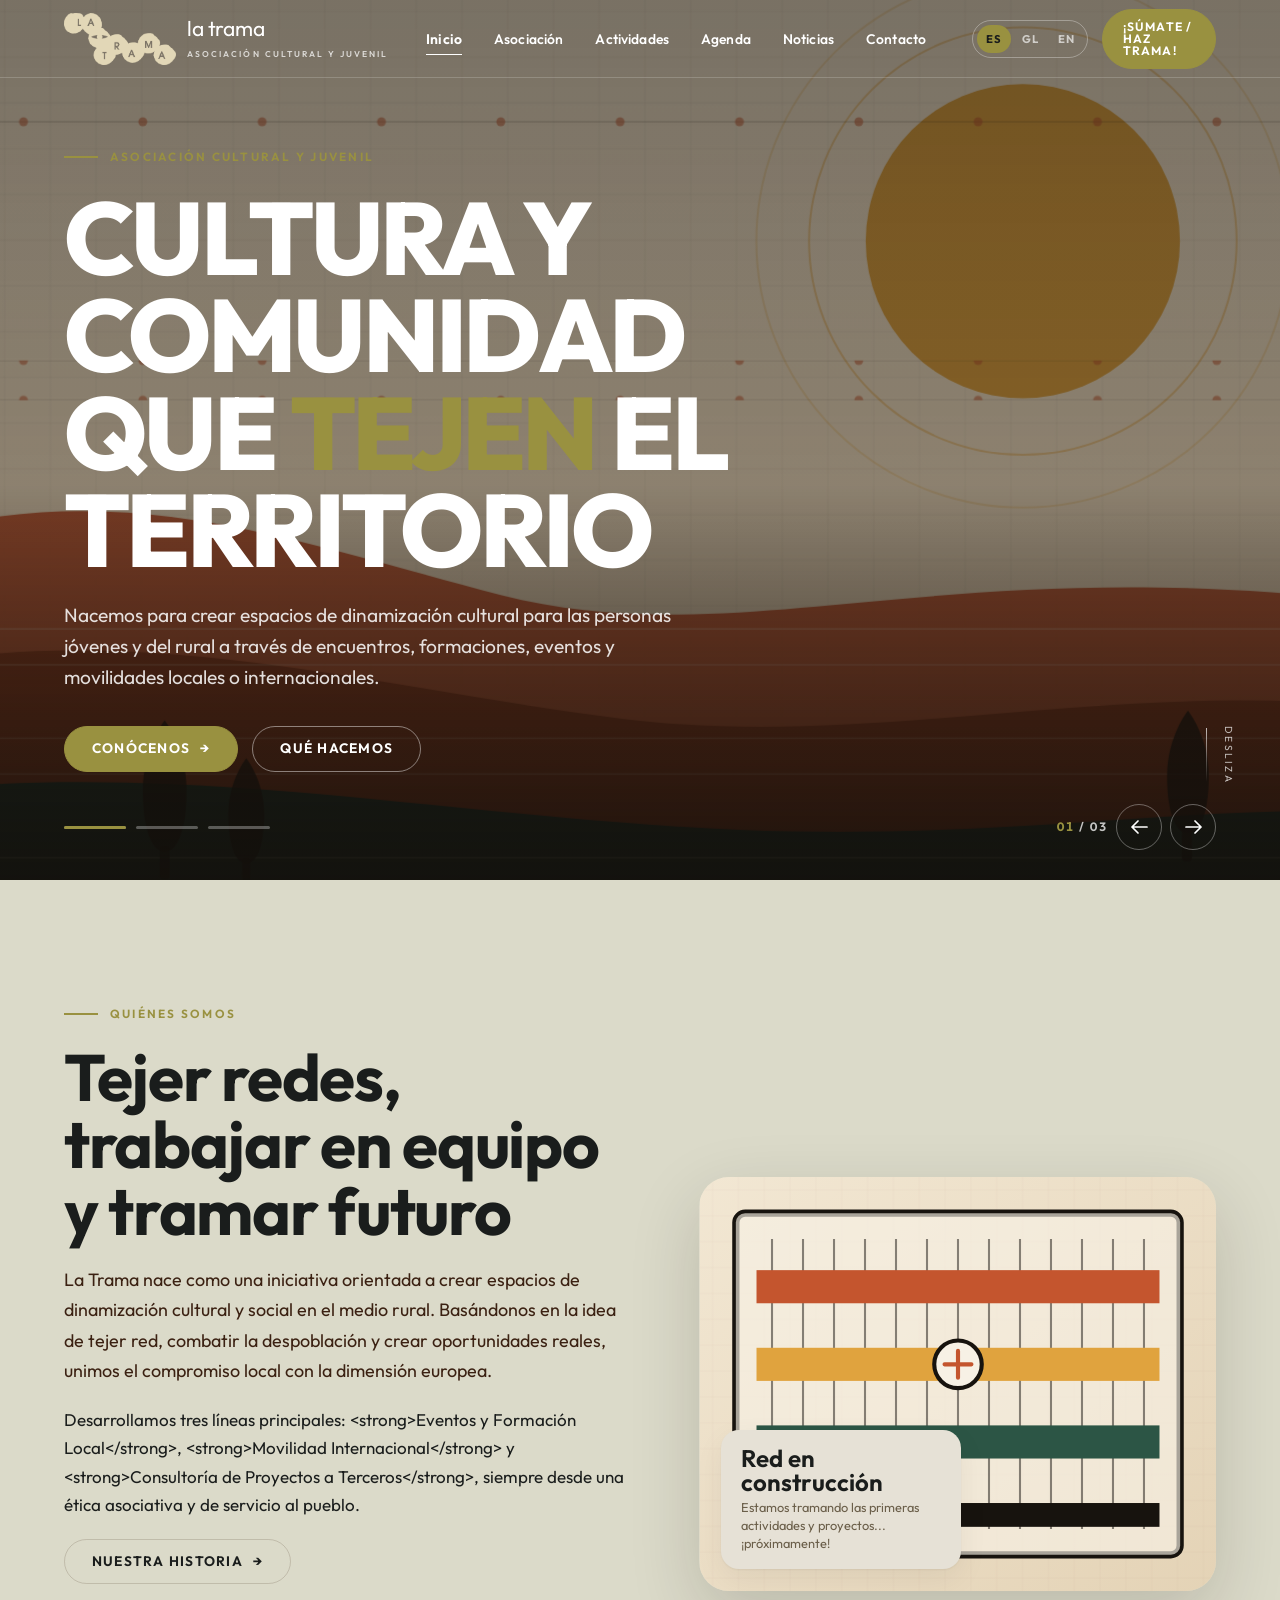
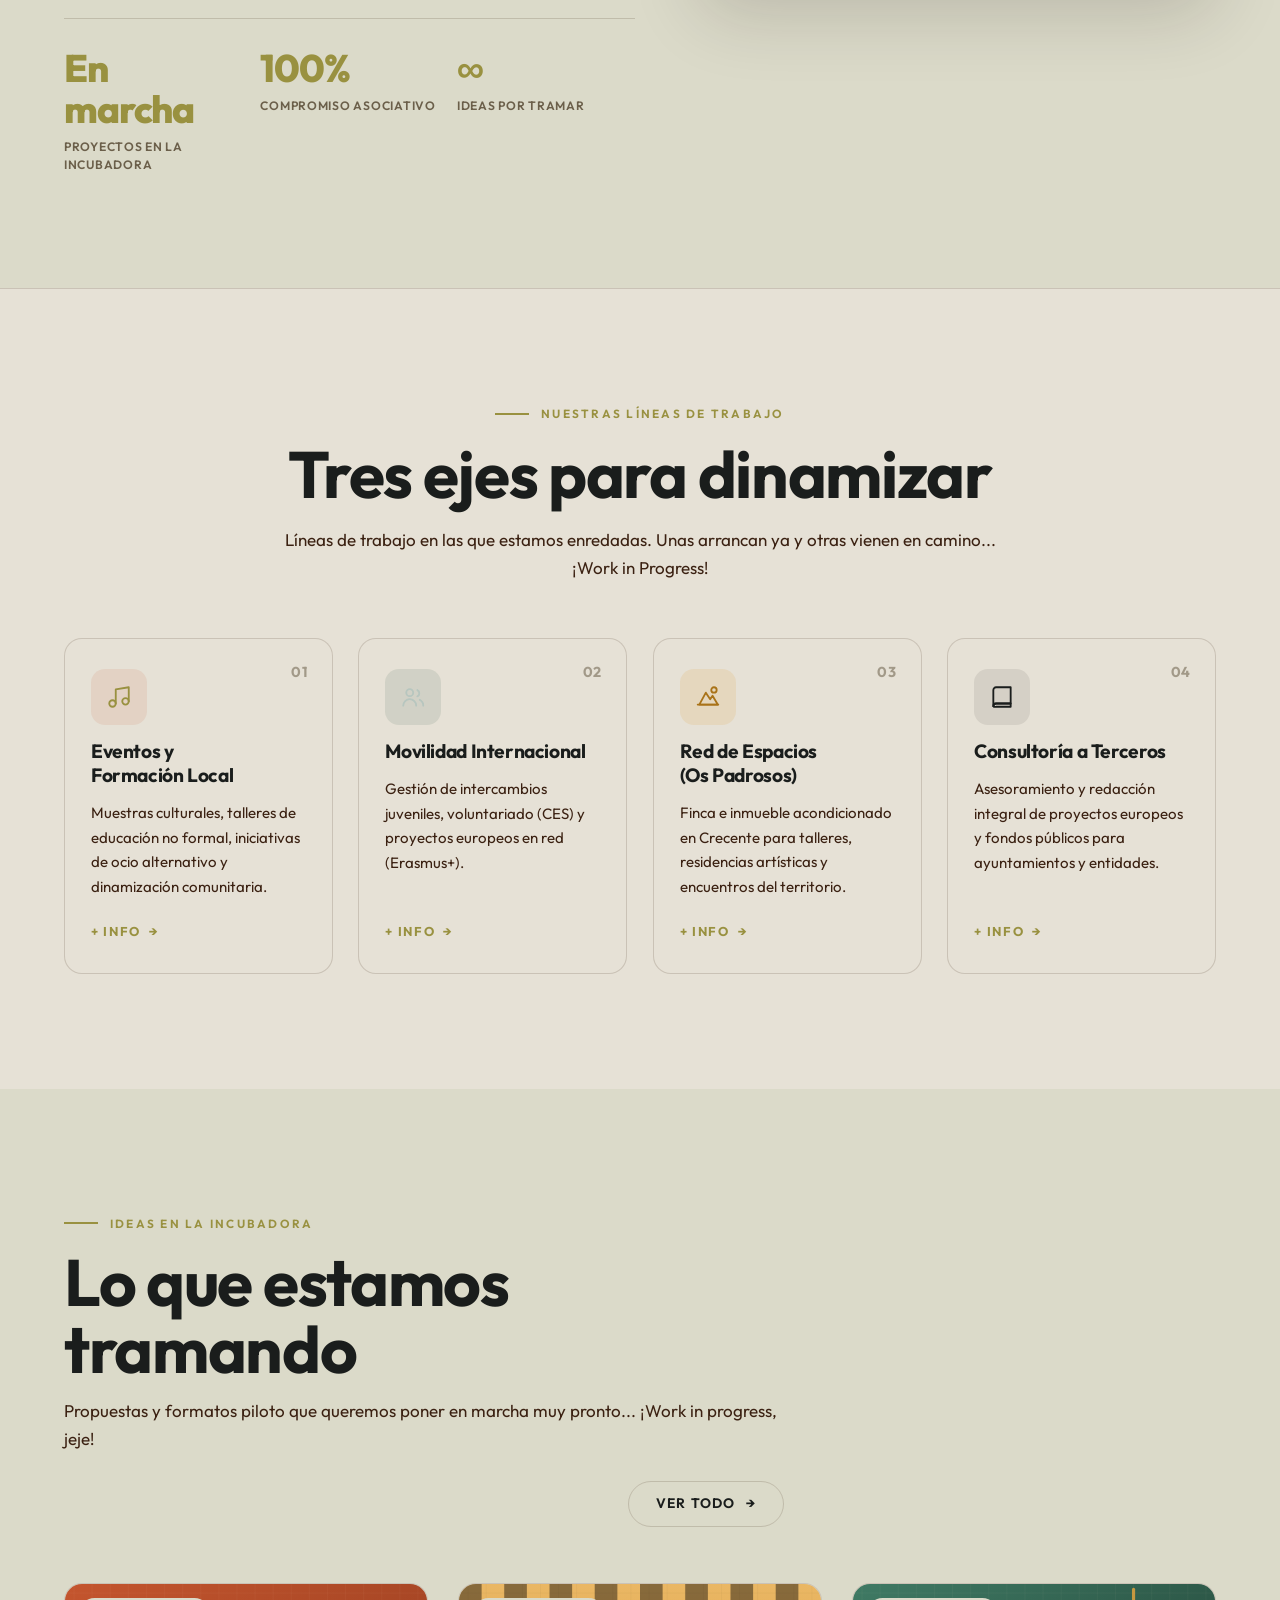
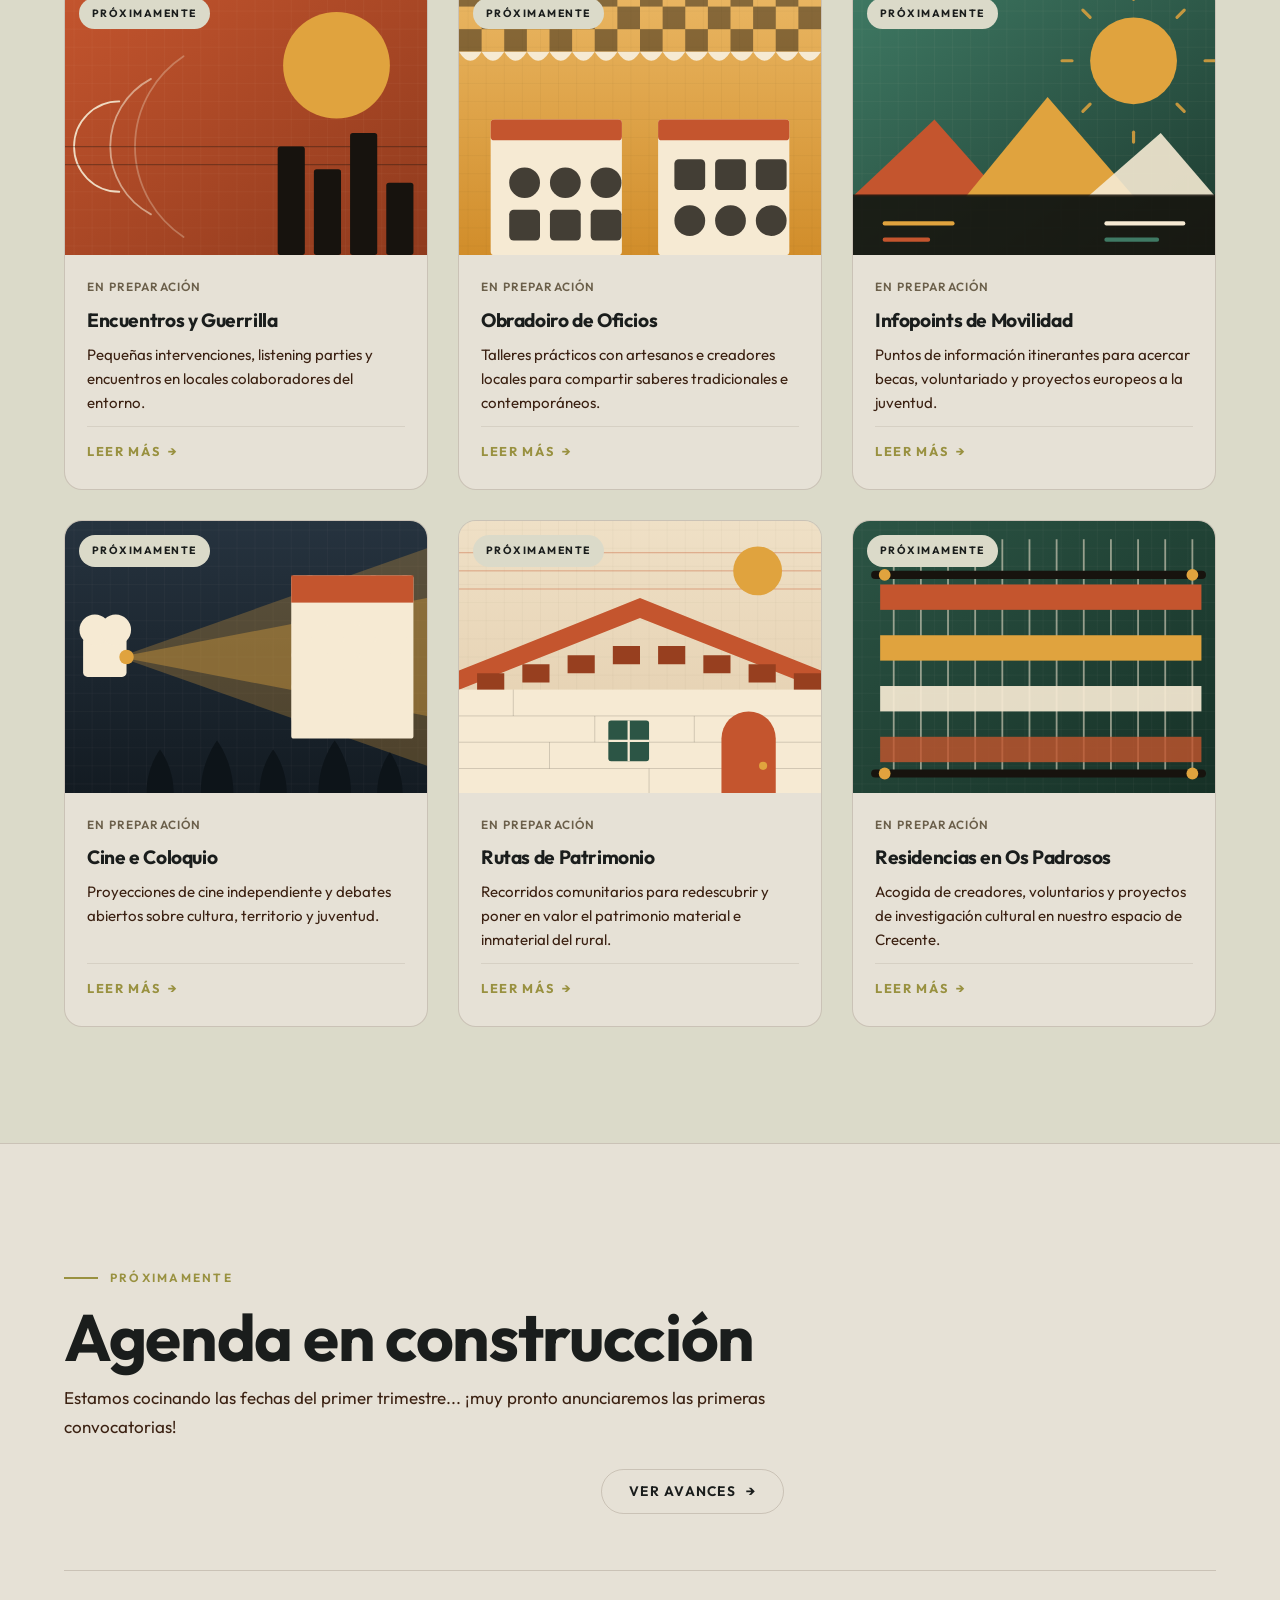
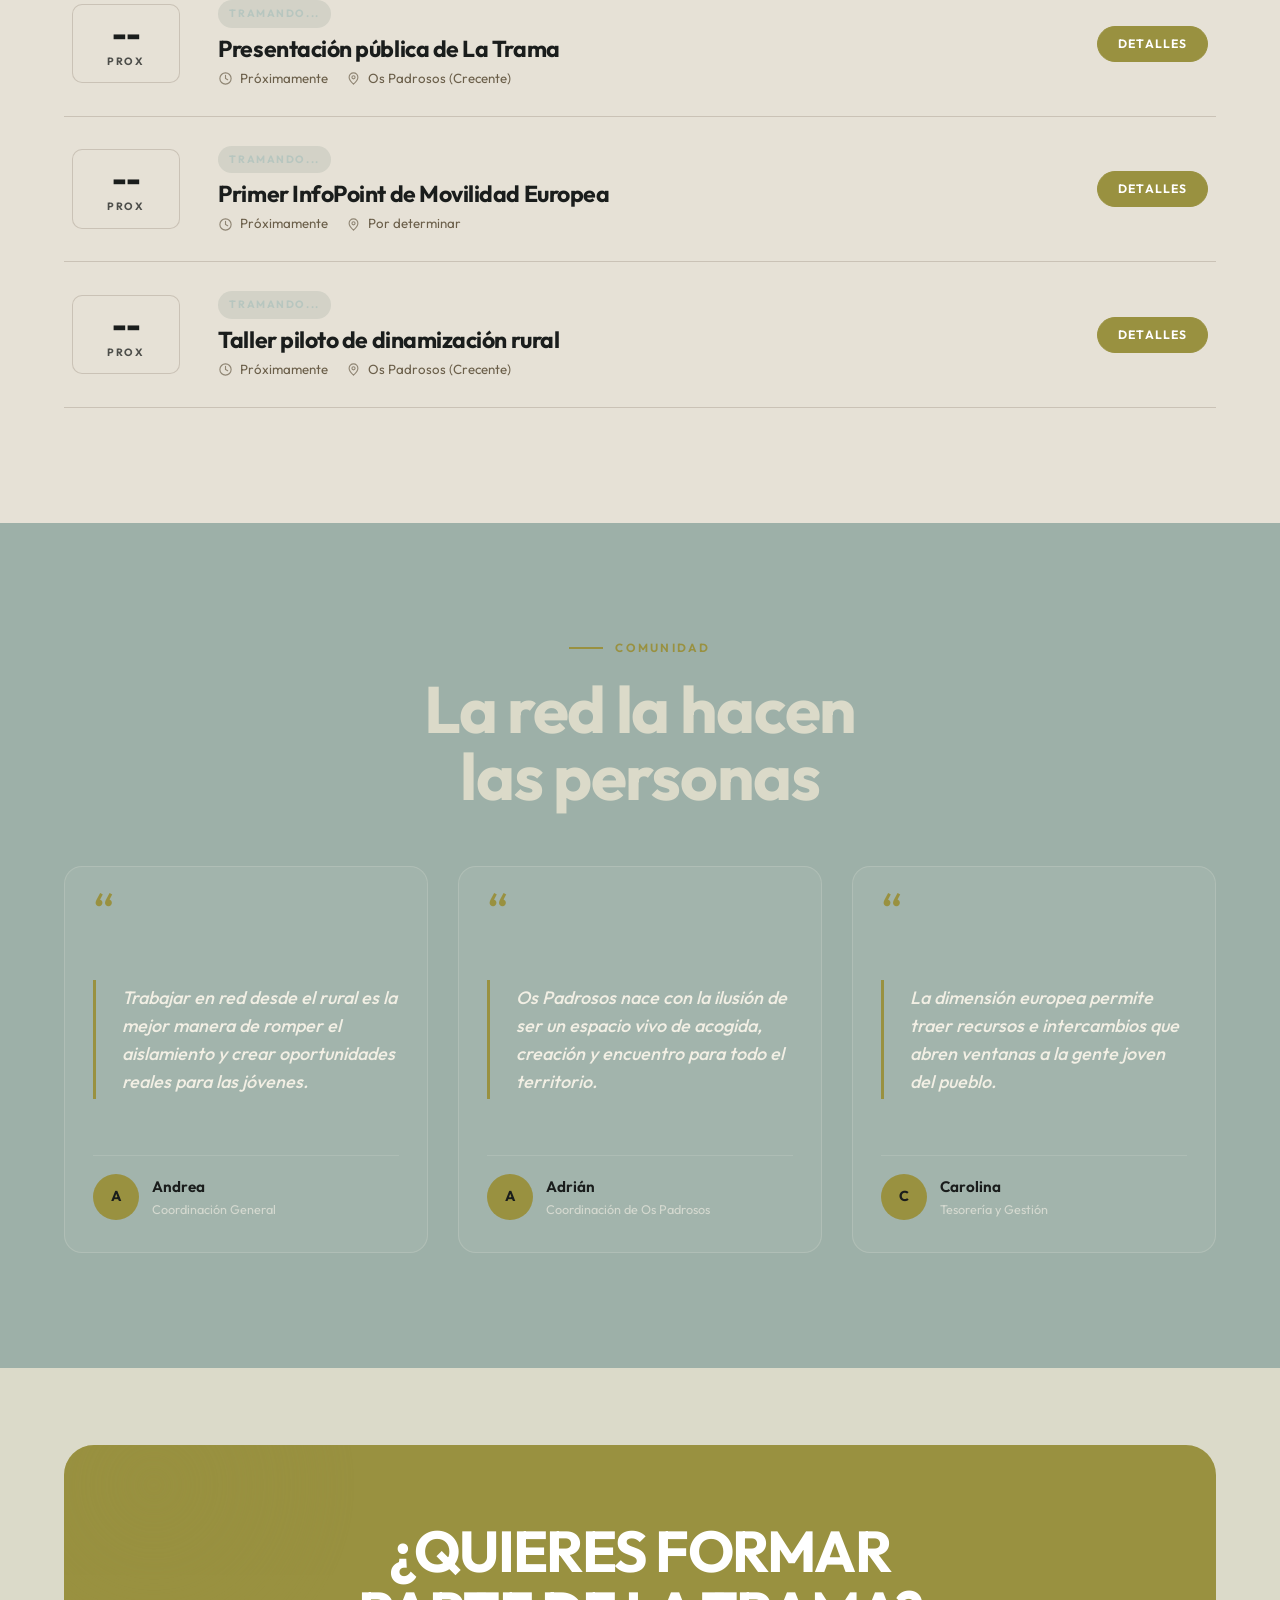
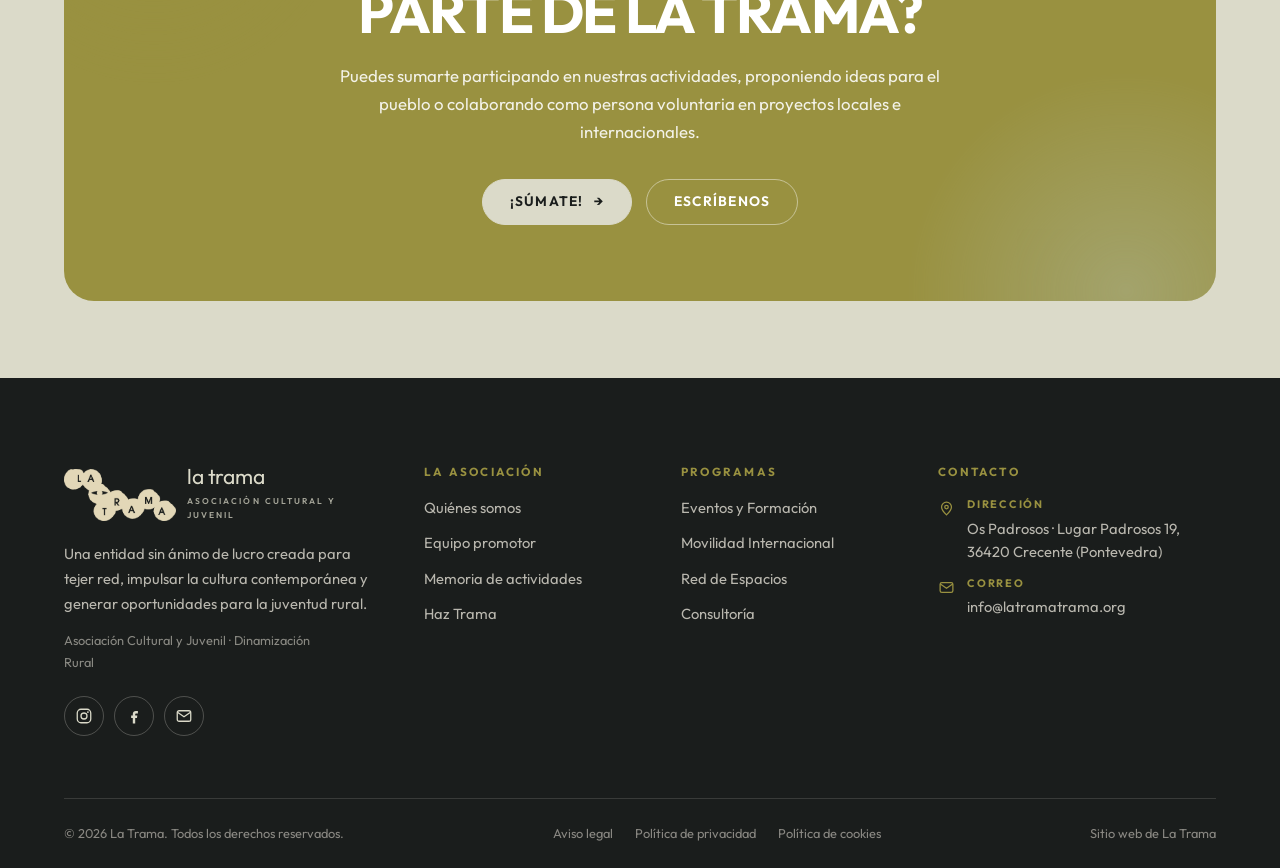
==== index.html @ 46d0e1a6 "Favicon: logo La Trama" ====
<!DOCTYPE html>
<html lang="es">
<head>
  <link rel="icon" href="assets/img/favicon.png" type="image/png">
  <link rel="shortcut icon" href="assets/img/favicon.png">
<meta charset="utf-8">
<meta name="viewport" content="width=device-width, initial-scale=1">
<title data-i18n-title="meta.title">La Trama · Asociación Cultural y Juvenil y Espacio de Dinamización Rural</title>
<meta name="description" content="La Trama es una asociación cultural y juvenil y espacio de dinamización rural: cultura, juventud, formación y patrimonio en el territorio." data-i18n-content="meta.desc">
<meta name="theme-color" content="#1d3a2f">
<meta property="og:type" content="website">
<meta property="og:title" content="La Trama · Tejiendo comunidad desde el rural">
<meta property="og:description" content="Asociación Cultural y Juvenil y Espacio de Dinamización Rural. Cultura, juventud, formación y patrimonio.">
<link rel="icon" href="data:image/svg+xml,%3Csvg xmlns='http://www.w3.org/2000/svg' viewBox='0 0 48 48'%3E%3Crect width='48' height='48' rx='12' fill='%23c4552e'/%3E%3Cg stroke='%23f7f2e8' stroke-width='3.4' stroke-linecap='round'%3E%3Cpath d='M14 9v30'/%3E%3Cpath d='M24 9v30'/%3E%3Cpath d='M34 9v30'/%3E%3C/g%3E%3Cg stroke='%23e0a33e' stroke-width='3.4' stroke-linecap='round'%3E%3Cpath d='M9 16h30'/%3E%3Cpath d='M9 32h30'/%3E%3Cpath d='M9 24h30'/%3E%3C/g%3E%3C/svg%3E">
<link rel="stylesheet" href="assets/css/style.css">
</head>
<body>

<a class="skip-link" href="#main" data-i18n="common.skip">Saltar al contenido</a>

<!-- ===================================================== Cabecera ===== -->
<header class="site-header">
  <div class="header-inner">
    <a class="brand" href="index.html" aria-label="La Trama">
      <img class="brand__logo" src="assets/img/logo-latrama.png" alt="La Trama" width="112" height="52" loading="eager">
      <span>
        <span class="brand__name" data-i18n="brand.name">La Trama</span>
        <span class="brand__sub" data-i18n="brand.sub">Dinamización Rural</span>
      </span>
    </a>

    <nav class="nav" aria-label="Principal">
      <a class="nav__link" href="index.html" aria-current="page" data-i18n="nav.home">Inicio</a>
      <a class="nav__link" href="asociacion.html" data-i18n="nav.assoc">Asociación</a>
      <a class="nav__link" href="actividades.html" data-i18n="nav.prog">Actividades</a>
      <a class="nav__link" href="agenda.html" data-i18n="nav.agenda">Agenda</a>
      <a class="nav__link" href="noticias.html" data-i18n="nav.news">Noticias</a>
      <a class="nav__link" href="contacto.html" data-i18n="nav.contact">Contacto</a>
    </nav>

    <div class="header-actions">
      <div class="lang" role="group" aria-label="Idioma">
        <button class="lang__btn" type="button" data-lang-btn="es" aria-pressed="true">ES</button>
        <button class="lang__btn" type="button" data-lang-btn="gl" aria-pressed="false">GL</button>
        <button class="lang__btn" type="button" data-lang-btn="en" aria-pressed="false">EN</button>
      </div>
      <a class="btn btn--sm" href="contacto.html" data-i18n="nav.cta">Hazte socio/a</a>
      <button class="burger" type="button" aria-label="Menú" aria-controls="mobile-menu" aria-expanded="false" data-i18n-aria="nav.menu">
        <span></span><span></span><span></span>
      </button>
    </div>
  </div>
</header>

<div class="mobile-menu" id="mobile-menu" aria-hidden="true">
  <a class="mobile-menu__link" href="index.html" style="--i:0"><span data-i18n="nav.home">Inicio</span><span class="n" data-i18n="nav.num01">01</span></a>
  <a class="mobile-menu__link" href="asociacion.html" style="--i:1"><span data-i18n="nav.assoc">Asociación</span><span class="n" data-i18n="nav.num02">02</span></a>
  <a class="mobile-menu__link" href="actividades.html" style="--i:2"><span data-i18n="nav.prog">Actividades</span><span class="n" data-i18n="nav.num03">03</span></a>
  <a class="mobile-menu__link" href="agenda.html" style="--i:3"><span data-i18n="nav.agenda">Agenda</span><span class="n" data-i18n="nav.num04">04</span></a>
  <a class="mobile-menu__link" href="noticias.html" style="--i:4"><span data-i18n="nav.news">Noticias</span><span class="n" data-i18n="nav.num05">05</span></a>
  <a class="mobile-menu__link" href="contacto.html" style="--i:5"><span data-i18n="nav.contact">Contacto</span><span class="n" data-i18n="nav.num06">06</span></a>
  <div class="mobile-menu__foot">
    <span data-i18n="nav.write">¿Hablamos? Escríbenos a info@latramatrama.org</span>
    <a class="btn btn--light btn--sm" href="contacto.html" data-i18n="nav.cta">Hazte socio/a</a>
  </div>
</div>

<main id="main">

  <!-- =================================================== Hero ========== -->
  <section class="hero" data-slider aria-roledescription="carrusel" aria-label="Destacados">
    <div class="hero__media">
      <div class="hero__slide is-active">
        <img src="assets/img/hero-1.svg" alt="" width="1600" height="1000" fetchpriority="high">
      </div>
      <div class="hero__slide">
        <img src="assets/img/hero-2.svg" alt="" width="1600" height="1000" loading="lazy">
      </div>
      <div class="hero__slide">
        <img src="assets/img/hero-3.svg" alt="" width="1600" height="1000" loading="lazy">
      </div>
    </div>

    <div class="hero__inner">
      <div class="hero__panels">

        <div class="hero__panel is-active">
          <span class="kicker kicker--light" data-i18n="home.hero.s1.kicker">Asociación Cultural y Juvenil</span>
          <h1 class="hero__title" data-i18n-html="home.hero.s1.title">Cultura que <em>teje</em> comunidad</h1>
          <p class="hero__sub" data-i18n="home.hero.s1.sub">Música, artes escénicas, exposiciones y patrimonio en el corazón del territorio.</p>
          <div class="hero__actions">
            <a class="btn" href="asociacion.html"><span data-i18n="home.hero.s1.cta">Conócenos</span><span class="btn__arrow" aria-hidden="true">→</span></a>
            <a class="btn btn--outline-light" href="actividades.html" data-i18n="home.hero.s1.cta2">Ver actividades</a>
          </div>
        </div>

        <div class="hero__panel">
          <span class="kicker kicker--light" data-i18n="home.hero.s2.kicker">Juventud rural en movimiento</span>
          <h2 class="hero__title" data-i18n-html="home.hero.s2.title">Un espacio para la <em>juventud</em> del territorio</h2>
          <p class="hero__sub" data-i18n="home.hero.s2.sub">Grupos, mentorías y proyectos liderados por y para la gente joven.</p>
          <div class="hero__actions">
            <a class="btn" href="actividades.html"><span data-i18n="home.hero.s2.cta">Qué hacemos</span><span class="btn__arrow" aria-hidden="true">→</span></a>
            <a class="btn btn--outline-light" href="agenda.html" data-i18n="home.hero.s2.cta2">Consulta la agenda</a>
          </div>
        </div>

        <div class="hero__panel">
          <span class="kicker kicker--light" data-i18n="home.hero.s3.kicker">Espacio de Dinamización Rural</span>
          <h2 class="hero__title" data-i18n-html="home.hero.s3.title">Dinamización que <em>despierta</em> el territorio</h2>
          <p class="hero__sub" data-i18n="home.hero.s3.sub">Recuperamos oficios, abrimos el espacio social y conectamos a quienes quieren vivir y crear fuera de la ciudad.</p>
          <div class="hero__actions">
            <a class="btn" href="contacto.html"><span data-i18n="home.hero.s3.cta">Únete a La Trama</span><span class="btn__arrow" aria-hidden="true">→</span></a>
            <a class="btn btn--outline-light" href="contacto.html" data-i18n="home.hero.s3.cta2">Habla con nosotros</a>
          </div>
        </div>

      </div>
    </div>

    <span class="hero__scroll" data-i18n="home.scroll">Desliza</span>

    <div class="hero__controls">
      <div class="hero__controls-inner">
        <div class="hero__dots" role="tablist" aria-label="Diapositivas">
          <button class="hero__dot" type="button" role="tab" aria-selected="true" aria-label="1"></button>
          <button class="hero__dot" type="button" role="tab" aria-selected="false" aria-label="2"></button>
          <button class="hero__dot" type="button" role="tab" aria-selected="false" aria-label="3"></button>
        </div>
        <div class="hero__nav">
          <span class="hero__counter" data-slider-counter><b>01</b> / 03</span>
          <button class="hero__arrow" type="button" data-slider-prev aria-label="Anterior">
            <svg width="17" height="14" viewBox="0 0 17 14" fill="none" aria-hidden="true"><path d="M7 1 1 7l6 6M1 7h15" stroke="currentColor" stroke-width="1.7" stroke-linecap="round" stroke-linejoin="round"/></svg>
          </button>
          <button class="hero__arrow" type="button" data-slider-next aria-label="Siguiente">
            <svg width="17" height="14" viewBox="0 0 17 14" fill="none" aria-hidden="true"><path d="M10 1l6 6-6 6M16 7H1" stroke="currentColor" stroke-width="1.7" stroke-linecap="round" stroke-linejoin="round"/></svg>
          </button>
        </div>
      </div>
    </div>
  </section>

  <!-- ================================================= Quiénes somos === -->
  <section class="section" id="quienes-somos">
    <div class="container">
      <div class="split">
        <div class="split__body" data-reveal="left">
          <span class="kicker" data-i18n="home.about.kicker">Quiénes somos</span>
          <h2 class="h1" data-i18n="home.about.title">Un espacio común, mil hilos por tejer</h2>
          <p class="lead" data-i18n="home.about.p1">La Trama nació en 2011 en el antiguo horno de la aldea.</p>
          <p data-i18n="home.about.p2">Trabajamos en cuatro líneas entrelazadas.</p>
          <a class="btn btn--ghost" href="asociacion.html"><span data-i18n="home.about.cta">Nuestra historia</span><span class="btn__arrow" aria-hidden="true">→</span></a>

          <div class="split__stats">
            <div>
              <span class="stat__num" data-i18n="home.about.stat1.num">150+</span>
              <span class="stat__label" data-i18n="home.about.stat1.label">Actividades al año</span>
            </div>
            <div>
              <span class="stat__num" data-i18n="home.about.stat2.num">320</span>
              <span class="stat__label" data-i18n="home.about.stat2.label">Socios y socias</span>
            </div>
            <div>
              <span class="stat__num" data-i18n="home.about.stat3.num">42</span>
              <span class="stat__label" data-i18n="home.about.stat3.label">Personas voluntarias</span>
            </div>
          </div>
        </div>

        <div class="split__media" data-reveal="right">
          <img src="assets/img/about.svg" alt="Telar con hilos de colores, símbolo de La Trama" width="1000" height="800" loading="lazy">
          <div class="media-badge">
            <b data-i18n="home.about.badge.b">Espacio abierto</b>
            <span data-i18n="home.about.badge.s">De martes a sábado la casa está en marcha.</span>
          </div>
        </div>
      </div>
    </div>
  </section>

  <!-- ====================================================== Áreas ====== -->
  <section class="section section--paper section--ruled" id="areas">
    <div class="container">
      <div class="section-head section-head--center" data-reveal>
        <span class="kicker kicker--center" data-i18n="home.areas.kicker">Nuestras líneas de trabajo</span>
        <h2 class="h1" data-i18n="home.areas.title">Cuatro tramas que se cruzan</h2>
        <p data-i18n="home.areas.lead">Nada de lo que hacemos funciona aislado.</p>
      </div>

      <div class="grid-4" data-reveal-group>
        <article class="area-card" data-reveal>
          <span class="area-card__num">01</span>
          <div class="area-card__icon">
            <svg width="26" height="26" viewBox="0 0 24 24" fill="none" stroke="currentColor" stroke-width="1.7" stroke-linecap="round" stroke-linejoin="round" aria-hidden="true">
              <path d="M9 18V5l12-2v13"/><circle cx="6" cy="18" r="3"/><circle cx="18" cy="16" r="3"/>
            </svg>
          </div>
          <h3 class="h4" data-i18n="home.areas.a1.title">Cultura</h3>
          <p data-i18n="home.areas.a1.text">Conciertos, artes escénicas y exposiciones.</p>
          <a class="link-arrow" href="actividades.html"><span data-i18n="common.info">+ info</span><span aria-hidden="true">→</span></a>
        </article>

        <article class="area-card" data-reveal>
          <span class="area-card__num">02</span>
          <div class="area-card__icon">
            <svg width="26" height="26" viewBox="0 0 24 24" fill="none" stroke="currentColor" stroke-width="1.7" stroke-linecap="round" stroke-linejoin="round" aria-hidden="true">
              <circle cx="9" cy="8" r="3.2"/><path d="M3 20c0-3.3 2.7-6 6-6s6 2.7 6 6"/><path d="M16 5.6a3.2 3.2 0 0 1 0 5.8"/><path d="M18.2 14.6c1.9.9 3.3 2.9 3.3 5.4"/>
            </svg>
          </div>
          <h3 class="h4" data-i18n="home.areas.a2.title">Juventud</h3>
          <p data-i18n="home.areas.a2.text">Grupos, mentorías y proyectos liderados por jóvenes.</p>
          <a class="link-arrow" href="actividades.html"><span data-i18n="common.info">+ info</span><span aria-hidden="true">→</span></a>
        </article>

        <article class="area-card" data-reveal>
          <span class="area-card__num">03</span>
          <div class="area-card__icon">
            <svg width="26" height="26" viewBox="0 0 24 24" fill="none" stroke="currentColor" stroke-width="1.7" stroke-linecap="round" stroke-linejoin="round" aria-hidden="true">
              <path d="M2.5 19h19"/><path d="M4 19 10 8l4 6 2.2-3.2L21 19z"/><circle cx="17.5" cy="5.5" r="2.5"/>
            </svg>
          </div>
          <h3 class="h4" data-i18n="home.areas.a3.title">Dinamización rural</h3>
          <p data-i18n="home.areas.a3.text">Patrimonio, comercio de proximidad y turismo responsable.</p>
          <a class="link-arrow" href="actividades.html"><span data-i18n="common.info">+ info</span><span aria-hidden="true">→</span></a>
        </article>

        <article class="area-card" data-reveal>
          <span class="area-card__num">04</span>
          <div class="area-card__icon">
            <svg width="26" height="26" viewBox="0 0 24 24" fill="none" stroke="currentColor" stroke-width="1.7" stroke-linecap="round" stroke-linejoin="round" aria-hidden="true">
              <path d="M4 5.5A2.5 2.5 0 0 1 6.5 3H20v15H6.5A2.5 2.5 0 0 0 4 20.5z"/><path d="M4 20.5A2.5 2.5 0 0 1 6.5 18H20v3H6.5A2.5 2.5 0 0 1 4 20.5z"/>
            </svg>
          </div>
          <h3 class="h4" data-i18n="home.areas.a4.title">Formación</h3>
          <p data-i18n="home.areas.a4.text">Oficios, alfabetización digital y cursos para el territorio.</p>
          <a class="link-arrow" href="actividades.html"><span data-i18n="common.info">+ info</span><span aria-hidden="true">→</span></a>
        </article>
      </div>
    </div>
  </section>

  <!-- ================================================ Destacadas ======= -->
  <section class="section" id="actividades-destacadas">
    <div class="container">
      <div class="section-head section-head__row" data-reveal>
        <div>
          <span class="kicker" data-i18n="home.dest.kicker">Actividades destacadas</span>
          <h2 class="h1" style="margin-top:16px" data-i18n="home.dest.title">Lo que está pasando en La Trama</h2>
          <p style="margin-top:14px" data-i18n="home.dest.lead">Una selección de los proyectos que más gente han reunido.</p>
        </div>
        <a class="btn btn--ghost" href="actividades.html"><span data-i18n="common.all">Ver todo</span><span class="btn__arrow" aria-hidden="true">→</span></a>
      </div>

      <div class="grid-3" data-reveal-group>
        <article class="media-card" data-reveal>
          <div class="media-card__thumb">
            <span class="media-card__tag" data-i18n="home.dest.c1.tag">Festival</span>
            <img src="assets/img/act-1.svg" alt="Encuentros y Guerrilla" width="800" height="600" loading="lazy">
          </div>
          <div class="media-card__body">
            <span class="media-card__meta" data-i18n="home.dest.c1.meta">Música · 3 días</span>
            <h3 class="h4" data-i18n="home.dest.c1.title">Encuentros y Guerrilla</h3>
            <p data-i18n="home.dest.c1.text">Tres jornadas de conciertos, cocina local y verbena.</p>
            <div class="media-card__foot">
              <a class="link-arrow" href="actividades.html"><span data-i18n="common.more">Leer más</span><span aria-hidden="true">→</span></a>
            </div>
          </div>
        </article>

        <article class="media-card" data-reveal>
          <div class="media-card__thumb">
            <span class="media-card__tag" data-i18n="home.dest.c2.tag">Mercado</span>
            <img src="assets/img/act-2.svg" alt="Obradoiro de Oficios" width="800" height="600" loading="lazy">
          </div>
          <div class="media-card__body">
            <span class="media-card__meta" data-i18n="home.dest.c2.meta">Artesanía · Mensual</span>
            <h3 class="h4" data-i18n="home.dest.c2.title">Obradoiro de Oficios</h3>
            <p data-i18n="home.dest.c2.text">Productores, creadores y oficios del entorno cada mes.</p>
            <div class="media-card__foot">
              <a class="link-arrow" href="actividades.html"><span data-i18n="common.more">Leer más</span><span aria-hidden="true">→</span></a>
            </div>
          </div>
        </article>

        <article class="media-card" data-reveal>
          <div class="media-card__thumb">
            <span class="media-card__tag" data-i18n="home.dest.c3.tag">Programa</span>
            <img src="assets/img/act-3.svg" alt="Infopoints de Movilidad" width="800" height="600" loading="lazy">
          </div>
          <div class="media-card__body">
            <span class="media-card__meta" data-i18n="home.dest.c3.meta">Juventud · Julio</span>
            <h3 class="h4" data-i18n="home.dest.c3.title">Infopoints de Movilidad</h3>
            <p data-i18n="home.dest.c3.text">Dos semanas de talleres para niñas y niños del pueblo.</p>
            <div class="media-card__foot">
              <a class="link-arrow" href="actividades.html"><span data-i18n="common.more">Leer más</span><span aria-hidden="true">→</span></a>
            </div>
          </div>
        </article>

        <article class="media-card" data-reveal>
          <div class="media-card__thumb">
            <span class="media-card__tag" data-i18n="home.dest.c4.tag">Cine</span>
            <img src="assets/img/act-4.svg" alt="Cine e Coloquio" width="800" height="600" loading="lazy">
          </div>
          <div class="media-card__body">
            <span class="media-card__meta" data-i18n="home.dest.c4.meta">Sesiones · Viernes</span>
            <h3 class="h4" data-i18n="home.dest.c4.title">Cine e Coloquio</h3>
            <p data-i18n="home.dest.c4.text">Ciclo cinematográfico al aire libre con coloquio posterior.</p>
            <div class="media-card__foot">
              <a class="link-arrow" href="actividades.html"><span data-i18n="common.more">Leer más</span><span aria-hidden="true">→</span></a>
            </div>
          </div>
        </article>

        <article class="media-card" data-reveal>
          <div class="media-card__thumb">
            <span class="media-card__tag" data-i18n="home.dest.c5.tag">Patrimonio</span>
            <img src="assets/img/act-5.svg" alt="Rutas de Patrimonio" width="800" height="600" loading="lazy">
          </div>
          <div class="media-card__body">
            <span class="media-card__meta" data-i18n="home.dest.c5.meta">Visitas guiadas</span>
            <h3 class="h4" data-i18n="home.dest.c5.title">Rutas de Patrimonio</h3>
            <p data-i18n="home.dest.c5.text">Arquitectura tradicional y oficios de la techumbre.</p>
            <div class="media-card__foot">
              <a class="link-arrow" href="actividades.html"><span data-i18n="common.more">Leer más</span><span aria-hidden="true">→</span></a>
            </div>
          </div>
        </article>

        <article class="media-card" data-reveal>
          <div class="media-card__thumb">
            <span class="media-card__tag" data-i18n="home.dest.c6.tag">Talleres</span>
            <img src="assets/img/act-6.svg" alt="Residencias en Os Padrosos" width="800" height="600" loading="lazy">
          </div>
          <div class="media-card__body">
            <span class="media-card__meta" data-i18n="home.dest.c6.meta">Oficios · Trimestral</span>
            <h3 class="h4" data-i18n="home.dest.c6.title">Residencias en Os Padrosos</h3>
            <p data-i18n="home.dest.c6.text">Aprendizaje de oficios rurales en sesiones prácticas.</p>
            <div class="media-card__foot">
              <a class="link-arrow" href="actividades.html"><span data-i18n="common.more">Leer más</span><span aria-hidden="true">→</span></a>
            </div>
          </div>
        </article>
      </div>
    </div>
  </section>

  <!-- ==================================================== Agenda ======= -->
  <section class="section section--paper section--ruled" id="agenda">
    <div class="container">
      <div class="section-head section-head__row" data-reveal>
        <div>
          <span class="kicker" data-i18n="home.agenda.kicker">Próximamente</span>
          <h2 class="h1" style="margin-top:16px" data-i18n="home.agenda.title">Agenda del territorio</h2>
          <p style="margin-top:14px" data-i18n="home.agenda.lead">Los próximos encuentros que tenemos preparados.</p>
        </div>
        <a class="btn btn--ghost" href="agenda.html"><span data-i18n="home.agenda.all">Agenda completa</span><span class="btn__arrow" aria-hidden="true">→</span></a>
      </div>

      <div class="event-list" data-reveal-group>
        <article class="event-row" data-reveal>
          <div class="event-date">
            <b data-i18n="home.agenda.e1.day">17</b>
            <span data-i18n="home.agenda.e1.month">Oct</span>
          </div>
          <div class="event-info">
            <span class="event-cat" data-i18n="home.agenda.e1.cat">Concierto</span>
            <h3 data-i18n="home.agenda.e1.title">Noches de Ribeira: concierto de clausura</h3>
            <div class="event-info__meta">
              <span>
                <svg width="15" height="15" viewBox="0 0 24 24" fill="none" stroke="currentColor" stroke-width="1.8" aria-hidden="true"><circle cx="12" cy="12" r="9"/><path d="M12 7v5l3.5 2" stroke-linecap="round"/></svg>
                <span data-i18n="home.agenda.e1.when">Viernes · 20:00</span>
              </span>
              <span>
                <svg width="15" height="15" viewBox="0 0 24 24" fill="none" stroke="currentColor" stroke-width="1.8" aria-hidden="true"><path d="M12 21s7-6.3 7-11a7 7 0 1 0-14 0c0 4.7 7 11 7 11z"/><circle cx="12" cy="10" r="2.5"/></svg>
                <span data-i18n="home.agenda.e1.where">Espacio La Trama</span>
              </span>
            </div>
          </div>
          <a class="btn btn--sm" href="agenda.html" data-i18n="agenda.info">Información</a>
        </article>

        <article class="event-row" data-reveal>
          <div class="event-date">
            <b data-i18n="home.agenda.e2.day">25</b>
            <span data-i18n="home.agenda.e2.month">Oct</span>
          </div>
          <div class="event-info">
            <span class="event-cat" data-i18n="home.agenda.e2.cat">Mercado</span>
            <h3 data-i18n="home.agenda.e2.title">Mercado artesano de otoño</h3>
            <div class="event-info__meta">
              <span>
                <svg width="15" height="15" viewBox="0 0 24 24" fill="none" stroke="currentColor" stroke-width="1.8" aria-hidden="true"><circle cx="12" cy="12" r="9"/><path d="M12 7v5l3.5 2" stroke-linecap="round"/></svg>
                <span data-i18n="home.agenda.e2.when">Sábado · 10:00 – 20:00</span>
              </span>
              <span>
                <svg width="15" height="15" viewBox="0 0 24 24" fill="none" stroke="currentColor" stroke-width="1.8" aria-hidden="true"><path d="M12 21s7-6.3 7-11a7 7 0 1 0-14 0c0 4.7 7 11 7 11z"/><circle cx="12" cy="10" r="2.5"/></svg>
                <span data-i18n="home.agenda.e2.where">Plaza mayor</span>
              </span>
            </div>
          </div>
          <a class="btn btn--sm" href="agenda.html" data-i18n="agenda.info">Información</a>
        </article>

        <article class="event-row" data-reveal>
          <div class="event-date">
            <b data-i18n="home.agenda.e3.day">08</b>
            <span data-i18n="home.agenda.e3.month">Nov</span>
          </div>
          <div class="event-info">
            <span class="event-cat" data-i18n="home.agenda.e3.cat">Taller</span>
            <h3 data-i18n="home.agenda.e3.title">Cestería tradicional con la escuela taller</h3>
            <div class="event-info__meta">
              <span>
                <svg width="15" height="15" viewBox="0 0 24 24" fill="none" stroke="currentColor" stroke-width="1.8" aria-hidden="true"><circle cx="12" cy="12" r="9"/><path d="M12 7v5l3.5 2" stroke-linecap="round"/></svg>
                <span data-i18n="home.agenda.e3.when">Sábado · 11:00</span>
              </span>
              <span>
                <svg width="15" height="15" viewBox="0 0 24 24" fill="none" stroke="currentColor" stroke-width="1.8" aria-hidden="true"><path d="M12 21s7-6.3 7-11a7 7 0 1 0-14 0c0 4.7 7 11 7 11z"/><circle cx="12" cy="10" r="2.5"/></svg>
                <span data-i18n="home.agenda.e3.where">Obradoiro</span>
              </span>
            </div>
          </div>
          <a class="btn btn--sm" href="agenda.html" data-i18n="agenda.info">Información</a>
        </article>
      </div>
    </div>
  </section>

  <!-- ==================================================== Voces ======== -->
  <section class="section section--ink" id="voces">
    <div class="container">
      <div class="section-head section-head--center" data-reveal>
        <span class="kicker kicker--center kicker--light" data-i18n="home.voices.kicker">Voces de La Trama</span>
        <h2 class="h1" data-i18n="home.voices.title">La red la hacen las personas</h2>
      </div>

      <div class="voices" data-reveal-group>
        <figure class="voice" data-reveal>
          <span class="voice__mark" aria-hidden="true">“</span>
          <blockquote class="voice__quote" data-i18n="home.voices.v1.quote">Me mudé al pueblo con treinta y dos años y no conocía a nadie.</blockquote>
          <figcaption class="voice__who">
            <span class="voice__avatar" aria-hidden="true">A</span>
            <span>
              <b data-i18n="home.voices.v1.name">Nuria Barreiro</b>
              <span class="voice__role" data-i18n="home.voices.v1.role">Socia desde 2022</span>
            </span>
          </figcaption>
        </figure>

        <figure class="voice" data-reveal>
          <span class="voice__mark" aria-hidden="true">“</span>
          <blockquote class="voice__quote" data-i18n="home.voices.v2.quote">Mis hijas aprendieron a tocar aquí.</blockquote>
          <figcaption class="voice__who">
            <span class="voice__avatar" aria-hidden="true">A</span>
            <span>
              <b data-i18n="home.voices.v2.name">Xosé M. Penido</b>
              <span class="voice__role" data-i18n="home.voices.v2.role">Voluntario</span>
            </span>
          </figcaption>
        </figure>

        <figure class="voice" data-reveal>
          <span class="voice__mark" aria-hidden="true">“</span>
          <blockquote class="voice__quote" data-i18n="home.voices.v3.quote">El mercado sacó a doce productores del entorno a vender en la plaza.</blockquote>
          <figcaption class="voice__who">
            <span class="voice__avatar" aria-hidden="true">C</span>
            <span>
              <b data-i18n="home.voices.v3.name">Aida Couso</b>
              <span class="voice__role" data-i18n="home.voices.v3.role">Comercio local · Colaboradora</span>
            </span>
          </figcaption>
        </figure>
      </div>
    </div>
  </section>

  <!-- ====================================================== CTA ======== -->
  <section class="section section--tight">
    <div class="container">
      <div class="cta-band" data-reveal="zoom">
        <h2 data-i18n="cta.title">¿Te unes a la trama?</h2>
        <p data-i18n="cta.text">La cuota social son 15 € al año.</p>
        <div class="hero__actions">
          <a class="btn btn--light" href="contacto.html"><span data-i18n="cta.btn">Hazte socio/a</span><span class="btn__arrow" aria-hidden="true">→</span></a>
          <a class="btn btn--outline-light" href="contacto.html" data-i18n="cta.btn2">Escríbenos</a>
        </div>
      </div>
    </div>
  </section>

</main>

<!-- ==================================================== Footer ========= -->
<footer class="site-footer">
  <div class="container">
    <div class="footer-grid">
      <div class="footer-brand">
        <a class="brand" href="index.html" aria-label="La Trama">
      <img class="brand__logo" src="assets/img/logo-latrama.png" alt="La Trama" width="112" height="52" loading="eager">
      <span>
        <span class="brand__name" data-i18n="brand.name">La Trama</span>
        <span class="brand__sub" data-i18n="brand.sub">Dinamización Rural</span>
      </span>
    </a>
        <p data-i18n="footer.about">Un espacio gestionado por vecinas y vecinos.</p>
        <p style="margin-top:14px;font-size:.8rem;opacity:.7" data-i18n="footer.tagline">Asociación Cultural y Juvenil · Espacio de Dinamización Rural</p>

        <div class="socials">
          <a href="#" aria-label="Instagram">
            <svg width="18" height="18" viewBox="0 0 24 24" fill="none" stroke="currentColor" stroke-width="1.7" aria-hidden="true"><rect x="3" y="3" width="18" height="18" rx="5"/><circle cx="12" cy="12" r="4"/><circle cx="17.2" cy="6.8" r="1.2" fill="currentColor" stroke="none"/></svg>
          </a>
          <a href="#" aria-label="Facebook">
            <svg width="18" height="18" viewBox="0 0 24 24" fill="currentColor" aria-hidden="true"><path d="M14.6 8.6h2.6V5.4h-2.6A4.2 4.2 0 0 0 10.4 9.6v1.8H8.2v3.2h2.2V22h3.2v-7.4h2.4l.4-3.2h-2.8V9.8c0-.7.4-1.2 1-1.2z"/></svg>
          </a>
          <a href="#" aria-label="Correo">
            <svg width="18" height="18" viewBox="0 0 24 24" fill="none" stroke="currentColor" stroke-width="1.7" aria-hidden="true"><rect x="3" y="5" width="18" height="14" rx="2.5"/><path d="m3.8 7.4 8.2 5.6 8.2-5.6" stroke-linecap="round"/></svg>
          </a>
        </div>
      </div>

      <div class="footer-col">
        <h4 data-i18n="footer.assoc">La asociación</h4>
        <ul>
          <li><a href="asociacion.html" data-i18n="footer.l1">Quiénes somos</a></li>
          <li><a href="asociacion.html#equipo" data-i18n="footer.l2">Equipo y junta</a></li>
          <li><a href="noticias.html" data-i18n="footer.l3">Memoria de actividades</a></li>
          <li><a href="contacto.html" data-i18n="footer.l4">Hazte socio/a</a></li>
        </ul>
      </div>

      <div class="footer-col">
        <h4 data-i18n="footer.prog">Programas</h4>
        <ul>
          <li><a href="actividades.html" data-i18n="footer.p1">Cultura</a></li>
          <li><a href="actividades.html" data-i18n="footer.p2">Juventud</a></li>
          <li><a href="actividades.html" data-i18n="footer.p3">Dinamización rural</a></li>
          <li><a href="actividades.html" data-i18n="footer.p4">Formación</a></li>
        </ul>
      </div>

      <div class="footer-col footer-contact">
        <h4 data-i18n="footer.contact">Contacto</h4>
        <ul>
          <li>
            <svg width="17" height="17" viewBox="0 0 24 24" fill="none" stroke="currentColor" stroke-width="1.8" aria-hidden="true"><path d="M12 21s7-6.3 7-11a7 7 0 1 0-14 0c0 4.7 7 11 7 11z"/><circle cx="12" cy="10" r="2.5"/></svg>
            <span><b data-i18n="footer.address.label">Dirección</b><span data-i18n="footer.address.value">Os Padrosos · Lugar Padrosos 19, 36420 Crecente (Pontevedra)</span></span>
          </li>
          <li>
            <svg width="17" height="17" viewBox="0 0 24 24" fill="none" stroke="currentColor" stroke-width="1.8" aria-hidden="true"><rect x="3" y="5" width="18" height="14" rx="2.5"/><path d="m3.8 7.4 8.2 5.6 8.2-5.6" stroke-linecap="round"/></svg>
            <span><b data-i18n="footer.email.label">Correo</b><a href="mailto:info@latramatrama.org">info@latramatrama.org</a></span>
          </li>
        </ul>
      </div>
    </div>

    <div class="footer-bottom">
      <span data-i18n="footer.rights">© 2026 La Trama. Todos los derechos reservados.</span>
      <ul>
        <li><a href="#" data-i18n="footer.g1">Aviso legal</a></li>
        <li><a href="#" data-i18n="footer.g2">Política de privacidad</a></li>
        <li><a href="#" data-i18n="footer.g3">Política de cookies</a></li>
      </ul>
      <span data-i18n="footer.made">Sitio web de La Trama</span>
    </div>
  </div>
</footer>

<script src="assets/js/i18n.js"></script>
<script src="assets/js/main.js"></script>
</body>
</html>
---- assets/css/style.css ----
/* Outfit (Identitat La Trama) */
@font-face {
  font-family: "Outfit";
  src: url("../fonts/outfit/Outfit-VariableFont_wght.ttf") format("truetype-variations");
  font-weight: 100 900;
  font-style: normal;
  font-display: swap;
}
@font-face {
  font-family: "Outfit";
  src: url("../fonts/outfit/Outfit-Regular.ttf") format("truetype");
  font-weight: 400;
  font-style: normal;
  font-display: swap;
}
@font-face {
  font-family: "Outfit";
  src: url("../fonts/outfit/Outfit-Medium.ttf") format("truetype");
  font-weight: 500;
  font-style: normal;
  font-display: swap;
}
@font-face {
  font-family: "Outfit";
  src: url("../fonts/outfit/Outfit-SemiBold.ttf") format("truetype");
  font-weight: 600;
  font-style: normal;
  font-display: swap;
}
@font-face {
  font-family: "Outfit";
  src: url("../fonts/outfit/Outfit-Bold.ttf") format("truetype");
  font-weight: 700;
  font-style: normal;
  font-display: swap;
}

/* Les Flos / Quaky - només per a títols */
@font-face {
  font-family: "Quaky";
  src: url("../fonts/Quaky.ttf") format("truetype");
  font-weight: 400 700;
  font-style: normal;
  font-display: swap;
}


/*
   LA TRAMA · Asociación Cultural y Juvenil / Espacio de Dinamización Rural
   Sistema de diseño — hoja de estilos principal
   ========================================================================== */

/* --------------------------------------------------------------------------
   1. Tokens
   -------------------------------------------------------------------------- */
:root {
  /* Color */
  --ink: #1A1D1C;
  --ink-2: #3B2112;
  --ink-3: #6b5f4a;
  --cream: #DBDAC9;
  --cream-2: #d3d1be;
  --paper: #e6e1d6;
  --terra: #999140;
  --terra-dk: #7f7636;
  --forest: #B7C6BF;
  --forest-dk: #9db0a8;
  --ochre: #999140;
  --clay: #b9b5a3;
  --line: rgba(59, 33, 18, 0.16);
  --line-soft: rgba(59, 33, 18, 0.09);

  /* Sombras */
  --sh-1: 0 1px 2px rgba(23, 19, 14, 0.05), 0 10px 30px rgba(23, 19, 14, 0.06);
  --sh-2: 0 24px 70px rgba(23, 19, 14, 0.16);
  --sh-inset: inset 0 0 0 1px var(--line);

  /* Radios */
  --r-xs: 6px;
  --r-sm: 10px;
  --r: 18px;
  --r-lg: 30px;
  --r-pill: 999px;

  /* Tipografía */
  --font-display: "Outfit", -apple-system, BlinkMacSystemFont, "Segoe UI", Roboto, Helvetica, Arial, sans-serif;
  --font-sans: "Outfit", -apple-system, BlinkMacSystemFont, "Segoe UI", Roboto, Helvetica, Arial, sans-serif;

  /* Medidas */
  --maxw: 1240px;
  --maxw-narrow: 860px;
  --gutter: clamp(20px, 4vw, 44px);
  --header-h: 78px;

  /* Motion */
  --ease: cubic-bezier(0.22, 0.61, 0.36, 1);
  --ease-out: cubic-bezier(0.16, 1, 0.3, 1);
  --dur: 0.5s;
}

/* --------------------------------------------------------------------------
   2. Reset y base
   -------------------------------------------------------------------------- */
*,
*::before,
*::after { box-sizing: border-box; }

* { margin: 0; }

html {
  -webkit-text-size-adjust: 100%;
  scroll-behavior: smooth;
}

body {
  font-family: var(--font-sans);
  font-size: 17px;
  line-height: 1.65;
  color: var(--ink);
  background: var(--cream);
  -webkit-font-smoothing: antialiased;
  -moz-osx-font-smoothing: grayscale;
  overflow-x: hidden;
  font-synthesis-weight: none;
}

body.is-locked { overflow: hidden; }

img,
svg,
picture { display: block; max-width: 100%; }

img { height: auto; }

a { color: inherit; text-decoration: none; }

button,
input,
textarea,
select {
  font: inherit;
  color: inherit;
}

button { cursor: pointer; background: none; border: 0; }

ul, ol { list-style: none; padding: 0; }

:focus-visible {
  outline: 3px solid var(--ochre);
  outline-offset: 3px;
  border-radius: 4px;
}

::selection { background: var(--ochre); color: var(--ink); }

/* --------------------------------------------------------------------------
   3. Tipografía
   -------------------------------------------------------------------------- */
h1, h2, h3, h4, h5 {
  font-family: var(--font-display);
  font-weight: 700;
  line-height: 1.05;
  letter-spacing: -0.02em;
  font-variation-settings: "SOFT" 20, "WONK" 0;
  text-wrap: balance;
}

.display {
  font-size: clamp(2.6rem, 7.4vw, 5.6rem);
  line-height: 0.98;
  letter-spacing: -0.03em;
  text-transform: uppercase;
}

.h1 { font-size: clamp(2.3rem, 5.6vw, 4.1rem); line-height: 1.02; }
.h2 { font-size: clamp(1.9rem, 3.9vw, 3.05rem); line-height: 1.06; }
.h3 { font-size: clamp(1.35rem, 2.2vw, 1.75rem); line-height: 1.15; }
.h4 { font-size: clamp(1.1rem, 1.5vw, 1.28rem); line-height: 1.25; }

.lead {
  font-size: clamp(1.06rem, 1.4vw, 1.2rem);
  line-height: 1.7;
  color: var(--ink-2);
}

.muted { color: var(--ink-3); }

.serif-italic {
  font-family: var(--font-display);
  font-style: italic;
  font-weight: 500;
}

strong, b { font-weight: 650; color: var(--ink); }

/* Kicker / etiqueta superior */
.kicker {
  display: inline-flex;
  align-items: center;
  gap: 12px;
  font-size: 0.74rem;
  font-weight: 650;
  letter-spacing: 0.19em;
  text-transform: uppercase;
  color: var(--terra);
}

.kicker::before {
  content: "";
  width: 34px;
  height: 2px;
  background: currentColor;
  flex: none;
}

.kicker--light { color: var(--ochre); }
.kicker--center { justify-content: center; }

/* --------------------------------------------------------------------------
   4. Layout y utilidades
   -------------------------------------------------------------------------- */
.container {
  width: 100%;
  max-width: var(--maxw);
  margin-inline: auto;
  padding-inline: var(--gutter);
}

.container--narrow { max-width: var(--maxw-narrow); }

.section {
  position: relative;
  padding-block: clamp(64px, 9vw, 122px);
}

.section--tight { padding-block: clamp(48px, 6vw, 84px); }
.section--paper { background: var(--paper); }
.section--ink { background: var(--forest-dk); color: var(--cream); }
.section--ink h2,
.section--ink h3 { color: var(--cream); }

.section--ruled { border-top: 1px solid var(--line); }

[id] { scroll-margin-top: calc(var(--header-h) + 18px); }

.center { text-align: center; }

.section-head {
  display: flex;
  flex-direction: column;
  gap: 18px;
  max-width: 720px;
  margin-bottom: clamp(34px, 4.5vw, 56px);
}

.section-head--center {
  align-items: center;
  text-align: center;
  margin-inline: auto;
}

.section-head p { color: var(--ink-2); }

.section-head__row {
  display: flex;
  align-items: flex-end;
  justify-content: space-between;
  gap: 28px;
  flex-wrap: wrap;
}

.sr-only {
  position: absolute;
  width: 1px; height: 1px;
  padding: 0; margin: -1px;
  overflow: hidden;
  clip: rect(0 0 0 0);
  white-space: nowrap;
  border: 0;
}

.skip-link {
  position: absolute;
  left: 16px;
  top: -60px;
  z-index: 200;
  background: var(--ink);
  color: var(--cream);
  padding: 10px 18px;
  border-radius: var(--r-sm);
  transition: top 0.2s var(--ease);
}

.skip-link:focus { top: 14px; }

/* Trama decorativa (patrón de tejido) */
.weave-rule {
  height: 14px;
  width: 100%;
  background-image:
    repeating-linear-gradient(90deg, var(--line) 0 12px, transparent 12px 24px),
    repeating-linear-gradient(90deg, var(--line-soft) 0 4px, transparent 4px 24px);
  background-position: 0 0, 0 6px;
  background-repeat: repeat-x;
  background-size: 24px 2px, 24px 2px;
  opacity: 0.9;
}

/* --------------------------------------------------------------------------
   5. Botones
   -------------------------------------------------------------------------- */
.btn {
  --btn-bg: var(--terra);
  --btn-fg: #fff;
  --btn-bd: var(--terra);
  position: relative;
  display: inline-flex;
  align-items: center;
  gap: 10px;
  padding: 15px 27px;
  border-radius: var(--r-pill);
  background: var(--btn-bg);
  color: var(--btn-fg);
  border: 1.5px solid var(--btn-bd);
  font-size: 0.86rem;
  font-weight: 650;
  letter-spacing: 0.09em;
  text-transform: uppercase;
  line-height: 1;
  transition: transform 0.35s var(--ease-out), background 0.3s var(--ease),
    color 0.3s var(--ease), border-color 0.3s var(--ease), box-shadow 0.3s var(--ease);
  overflow: hidden;
  isolation: isolate;
}

.btn:hover {
  transform: translateY(-3px);
  box-shadow: 0 14px 30px rgba(23, 19, 14, 0.18);
}

.btn:active { transform: translateY(-1px); }

.btn .btn__arrow {
  display: inline-block;
  transition: transform 0.35s var(--ease-out);
}

.btn:hover .btn__arrow { transform: translateX(5px); }

.btn--ghost {
  --btn-bg: transparent;
  --btn-fg: var(--ink);
  --btn-bd: var(--line);
}

.btn--ghost:hover {
  --btn-bg: var(--ink);
  --btn-fg: var(--cream);
  --btn-bd: var(--ink);
}

.btn--light {
  --btn-bg: var(--cream);
  --btn-fg: var(--ink);
  --btn-bd: var(--cream);
}

.btn--light:hover { --btn-bg: var(--ochre); --btn-bd: var(--ochre); }

.btn--outline-light {
  --btn-bg: transparent;
  --btn-fg: #fff;
  --btn-bd: rgba(255, 255, 255, 0.45);
}

.btn--outline-light:hover {
  --btn-bg: #fff;
  --btn-fg: var(--ink);
  --btn-bd: #fff;
}

.btn--forest {
  --btn-bg: var(--forest);
  --btn-fg: #fff;
  --btn-bd: var(--forest);
}

.btn--sm { padding: 11px 20px; font-size: 0.76rem; }
.btn--wide { padding-inline: 34px; }

/* Enlace de texto con subrayado animado */
.link-arrow {
  display: inline-flex;
  align-items: center;
  gap: 8px;
  font-size: 0.8rem;
  font-weight: 700;
  letter-spacing: 0.13em;
  text-transform: uppercase;
  color: var(--terra);
  padding-bottom: 3px;
  background-image: linear-gradient(currentColor, currentColor);
  background-size: 0% 1.5px;
  background-position: 0 100%;
  background-repeat: no-repeat;
  transition: background-size 0.4s var(--ease-out), color 0.25s var(--ease);
}

.link-arrow:hover {
  background-size: 100% 1.5px;
  color: var(--terra-dk);
}

.link-arrow span:last-child { transition: transform 0.35s var(--ease-out); }
.link-arrow:hover span:last-child { transform: translateX(4px); }

.link-plain {
  color: var(--ink);
  background-image: linear-gradient(currentColor, currentColor);
  background-size: 100% 1px;
  background-position: 0 100%;
  background-repeat: no-repeat;
  transition: color 0.25s var(--ease);
}

.link-plain:hover { color: var(--terra); }

/* --------------------------------------------------------------------------
   6. Cabecera y navegación
   -------------------------------------------------------------------------- */
.site-header {
  position: fixed;
  inset: 0 0 auto 0;
  z-index: 90;
  height: var(--header-h);
  display: flex;
  align-items: center;
  color: #fff;
  transition: background 0.4s var(--ease), color 0.4s var(--ease),
    box-shadow 0.4s var(--ease), height 0.4s var(--ease);
}

.site-header::after {
  content: "";
  position: absolute;
  inset: auto 0 0 0;
  height: 1px;
  background: rgba(255, 255, 255, 0.18);
  transition: background 0.4s var(--ease);
}

.site-header.is-scrolled {
  background: rgba(247, 242, 232, 0.93);
  backdrop-filter: blur(14px);
  -webkit-backdrop-filter: blur(14px);
  color: var(--ink);
  height: 68px;
  box-shadow: 0 10px 34px rgba(23, 19, 14, 0.08);
}

.site-header.is-scrolled::after { background: transparent; }

.site-header.is-open {
  background: transparent;
  box-shadow: none;
  color: #fff;
}

.site-header.is-open::after { background: rgba(255, 255, 255, 0.18); }

.header-inner {
  width: 100%;
  max-width: var(--maxw);
  margin-inline: auto;
  padding-inline: var(--gutter);
  display: flex;
  align-items: center;
  gap: 24px;
}

/* Logo */
.brand {
  display: inline-flex;
  align-items: center;
  gap: 11px;
  margin-right: auto;
  flex: none;
}

.brand__mark {
  width: 38px;
  height: 38px;
  flex: none;
  transition: transform 0.6s var(--ease-out);
}

.brand:hover .brand__mark { transform: rotate(-90deg); }

.brand__logo {
  display: block;
  height: 52px;
  width: auto;
  max-width: 140px;
  object-fit: contain;
}

.brand__name {
  font-family: var(--font-display);
  font-size: 1.32rem;
  font-weight: 400;
  letter-spacing: -0.01em;
  line-height: 1;
  text-transform: lowercase;
}

.brand__sub {
  display: block;
  font-family: var(--font-sans);
  font-size: 0.53rem;
  font-weight: 600;
  letter-spacing: 0.24em;
  text-transform: uppercase;
  opacity: 0.72;
  margin-top: 4px;
}

/* Nav principal */
.nav { display: flex; align-items: center; gap: 4px; }

.nav__link {
  position: relative;
  padding: 9px 14px;
  font-size: 0.87rem;
  font-weight: 550;
  letter-spacing: 0.01em;
  border-radius: var(--r-pill);
  transition: background 0.3s var(--ease), color 0.3s var(--ease);
  white-space: nowrap;
}

.nav__link::after {
  content: "";
  position: absolute;
  left: 14px;
  right: 14px;
  bottom: 4px;
  height: 1.5px;
  background: currentColor;
  transform: scaleX(0);
  transform-origin: left;
  transition: transform 0.35s var(--ease-out);
}

.nav__link:hover::after,
.nav__link[aria-current="page"]::after { transform: scaleX(1); }

.nav__link[aria-current="page"] { font-weight: 650; }

.header-actions {
  display: flex;
  align-items: center;
  gap: 14px;
  margin-left: 8px;
}

/* Selector de idioma */
.lang {
  display: inline-flex;
  align-items: center;
  gap: 2px;
  padding: 4px;
  border-radius: var(--r-pill);
  border: 1px solid currentColor;
  border-color: rgba(255, 255, 255, 0.32);
  transition: border-color 0.4s var(--ease);
}

.site-header.is-scrolled .lang { border-color: var(--line); }

.lang__btn {
  min-width: 34px;
  padding: 5px 8px;
  border-radius: var(--r-pill);
  font-size: 0.7rem;
  font-weight: 700;
  letter-spacing: 0.08em;
  text-transform: uppercase;
  opacity: 0.65;
  transition: background 0.3s var(--ease), color 0.3s var(--ease), opacity 0.3s var(--ease);
}

.lang__btn:hover { opacity: 1; }

.lang__btn[aria-pressed="true"] {
  background: var(--ochre);
  color: var(--ink);
  opacity: 1;
}

/* Botón hamburguesa */
.burger {
  display: none;
  width: 44px;
  height: 44px;
  border-radius: 50%;
  border: 1px solid currentColor;
  border-color: rgba(255, 255, 255, 0.32);
  position: relative;
  flex: none;
}

.site-header.is-scrolled .burger { border-color: var(--line); }

.burger span {
  position: absolute;
  left: 13px;
  width: 18px;
  height: 1.8px;
  background: currentColor;
  border-radius: 2px;
  transition: transform 0.4s var(--ease-out), opacity 0.2s var(--ease);
}

.burger span:nth-child(1) { top: 17px; }
.burger span:nth-child(2) { top: 22px; }
.burger span:nth-child(3) { top: 27px; }

.site-header.is-open .burger span:nth-child(1) { transform: translateY(5px) rotate(45deg); }
.site-header.is-open .burger span:nth-child(2) { opacity: 0; }
.site-header.is-open .burger span:nth-child(3) { transform: translateY(-5px) rotate(-45deg); }

/* Menú móvil */
.mobile-menu {
  position: fixed;
  inset: 0;
  z-index: 80;
  background: var(--forest-dk);
  color: var(--cream);
  padding: calc(var(--header-h) + 26px) var(--gutter) 40px;
  display: flex;
  flex-direction: column;
  gap: 8px;
  overflow-y: auto;
  opacity: 0;
  visibility: hidden;
  transform: translateY(-12px);
  transition: opacity 0.4s var(--ease), transform 0.5s var(--ease-out), visibility 0.4s;
}

.mobile-menu.is-open {
  opacity: 1;
  visibility: visible;
  transform: none;
}

.mobile-menu__link {
  font-family: var(--font-display);
  font-size: clamp(2rem, 9vw, 3.1rem);
  font-weight: 700;
  line-height: 1.18;
  letter-spacing: -0.02em;
  text-transform: uppercase;
  padding: 6px 0;
  border-bottom: 1px solid rgba(247, 242, 232, 0.13);
  display: flex;
  align-items: baseline;
  justify-content: space-between;
  gap: 14px;
  opacity: 0;
  transform: translateY(18px);
  transition: opacity 0.5s var(--ease), transform 0.6s var(--ease-out), color 0.3s;
}

.mobile-menu.is-open .mobile-menu__link {
  opacity: 1;
  transform: none;
  transition-delay: calc(var(--i, 0) * 60ms + 80ms);
}

.mobile-menu__link:hover { color: var(--ochre); }

.mobile-menu__link > span:first-child { display: block; }

.mobile-menu__link .n {
  font-family: var(--font-sans);
  font-size: 0.7rem;
  font-weight: 600;
  letter-spacing: 0.2em;
  opacity: 0.5;
}

.mobile-menu__foot {
  margin-top: auto;
  padding-top: 34px;
  display: flex;
  flex-direction: column;
  gap: 16px;
  font-size: 0.9rem;
  color: rgba(247, 242, 232, 0.72);
}

/* --------------------------------------------------------------------------
   7. Hero (slider de portada)
   -------------------------------------------------------------------------- */
.hero {
  position: relative;
  min-height: min(100svh, 880px);
  display: flex;
  align-items: flex-end;
  overflow: hidden;
  background: var(--forest-dk);
  color: #fff;
  isolation: isolate;
}

.hero--page {
  min-height: clamp(340px, 52vh, 520px);
  align-items: center;
  background:
    repeating-linear-gradient(90deg, rgba(247, 242, 232, 0.05) 0 1px, transparent 1px 46px),
    repeating-linear-gradient(0deg, rgba(247, 242, 232, 0.05) 0 1px, transparent 1px 46px),
    linear-gradient(135deg, var(--hero-a, #2c5545) 0%, var(--hero-b, #14241d) 100%);
}

.hero--page::before {
  background: linear-gradient(to top, rgba(19, 15, 11, 0.55), rgba(19, 15, 11, 0.12));
}

.hero__media { position: absolute; inset: 0; z-index: -2; }

.hero__slide {
  position: absolute;
  inset: 0;
  opacity: 0;
  visibility: hidden;
  transition: opacity 1.1s var(--ease), visibility 1.1s;
}

.hero__slide.is-active { opacity: 1; visibility: visible; }

.hero__slide img {
  width: 100%;
  height: 100%;
  object-fit: cover;
}

.hero__slide.is-active img {
  animation: kenburns 9s var(--ease) forwards;
}

@keyframes kenburns {
  from { transform: scale(1.02); }
  to { transform: scale(1.13); }
}

.hero::before {
  content: "";
  position: absolute;
  inset: 0;
  z-index: -1;
  background:
    linear-gradient(to top, rgba(19, 15, 11, 0.92) 0%, rgba(19, 15, 11, 0.45) 45%, rgba(19, 15, 11, 0.55) 100%);
}

.hero__inner {
  position: relative;
  width: 100%;
  max-width: var(--maxw);
  margin-inline: auto;
  padding: calc(var(--header-h) + 40px) var(--gutter) clamp(96px, 12vh, 140px);
}

.hero--page .hero__inner { padding-block: calc(var(--header-h) + 44px) clamp(48px, 7vh, 76px); }

.hero__panels {
  position: relative;
  max-width: 940px;
  min-height: 1px;
}

.hero__panel { display: none; }
.hero__panel.is-active { display: block; }

.hero__panel > * + * { margin-top: 22px; }

.hero__title {
  font-size: clamp(2.7rem, 8.2vw, 6.4rem);
  line-height: 0.95;
  letter-spacing: -0.035em;
  text-transform: uppercase;
  font-weight: 800;
}

.hero__title em {
  font-style: normal;
  color: var(--ochre);
  font-variation-settings: "SOFT" 40, "WONK" 1;
}

.hero__sub {
  font-size: clamp(1.02rem, 1.5vw, 1.24rem);
  line-height: 1.6;
  color: rgba(255, 255, 255, 0.85);
  max-width: 620px;
}

.hero__actions {
  display: flex;
  flex-wrap: wrap;
  gap: 14px;
  margin-top: 34px !important;
}

/* Entrada de contenido del slide activo */
.hero__panel > * {
  opacity: 0;
  transform: translateY(26px);
}

.hero__panel.is-active > * {
  animation: rise 0.9s var(--ease-out) forwards;
}

.hero__panel.is-active > *:nth-child(1) { animation-delay: 0.1s; }
.hero__panel.is-active > *:nth-child(2) { animation-delay: 0.2s; }
.hero__panel.is-active > *:nth-child(3) { animation-delay: 0.32s; }
.hero__panel.is-active > *:nth-child(4) { animation-delay: 0.44s; }

/* Página interior: el panel es estático */
.hero--page .hero__panel > * { opacity: 1; transform: none; animation: none; }

@keyframes rise {
  to { opacity: 1; transform: none; }
}

/* Controles del slider */
.hero__controls {
  position: absolute;
  left: 0;
  right: 0;
  bottom: 30px;
  z-index: 3;
}

.hero__controls-inner {
  max-width: var(--maxw);
  margin-inline: auto;
  padding-inline: var(--gutter);
  display: flex;
  align-items: center;
  justify-content: space-between;
  gap: 20px;
}

.hero__dots { display: flex; gap: 10px; align-items: center; }

.hero__dot {
  position: relative;
  width: 62px;
  height: 3px;
  background: rgba(255, 255, 255, 0.3);
  border-radius: 3px;
  overflow: hidden;
}

.hero__dot::after {
  content: "";
  position: absolute;
  inset: 0;
  background: var(--ochre);
  transform: scaleX(0);
  transform-origin: left;
}

.hero__dot[aria-selected="true"]::after {
  animation: fillbar 6.4s linear forwards;
}

.hero.is-paused .hero__dot[aria-selected="true"]::after { animation-play-state: paused; }

@keyframes fillbar { to { transform: scaleX(1); } }

.hero__nav { display: flex; gap: 8px; align-items: center; }

.hero__arrow {
  width: 46px;
  height: 46px;
  border-radius: 50%;
  border: 1px solid rgba(255, 255, 255, 0.35);
  color: #fff;
  display: grid;
  place-items: center;
  transition: background 0.3s var(--ease), color 0.3s var(--ease), border-color 0.3s var(--ease), transform 0.3s var(--ease);
}

.hero__arrow:hover {
  background: var(--cream);
  color: var(--ink);
  border-color: var(--cream);
  transform: scale(1.06);
}

.hero__counter {
  font-size: 0.76rem;
  font-weight: 650;
  letter-spacing: 0.16em;
  color: rgba(255, 255, 255, 0.75);
  font-variant-numeric: tabular-nums;
}

.hero__counter b { color: var(--ochre); font-weight: 700; }

/* Indicador de scroll */
.hero__scroll {
  position: absolute;
  right: var(--gutter);
  bottom: 96px;
  z-index: 3;
  display: flex;
  flex-direction: column;
  align-items: center;
  gap: 12px;
  font-size: 0.64rem;
  letter-spacing: 0.22em;
  text-transform: uppercase;
  color: rgba(255, 255, 255, 0.7);
  writing-mode: vertical-rl;
}

.hero__scroll::after {
  content: "";
  width: 1px;
  height: 54px;
  background: linear-gradient(to bottom, rgba(255, 255, 255, 0.7), transparent);
  animation: scrollhint 2.2s var(--ease) infinite;
}

@keyframes scrollhint {
  0% { transform: scaleY(0); transform-origin: top; }
  50% { transform: scaleY(1); transform-origin: top; }
  51% { transform-origin: bottom; }
  100% { transform: scaleY(0); transform-origin: bottom; }
}

/* --------------------------------------------------------------------------
   8. Bloque introductorio (dos columnas)
   -------------------------------------------------------------------------- */
.split {
  display: grid;
  grid-template-columns: 1.05fr 0.95fr;
  gap: clamp(34px, 5vw, 74px);
  align-items: center;
}

.split__media {
  position: relative;
  border-radius: var(--r-lg);
  overflow: hidden;
  box-shadow: var(--sh-2);
}

.split__media img { width: 100%; aspect-ratio: 5 / 4; object-fit: cover; }

.split__body > * + * { margin-top: 20px; }

.split__stats {
  display: grid;
  grid-template-columns: repeat(3, 1fr);
  gap: 18px;
  margin-top: 34px !important;
  padding-top: 30px;
  border-top: 1px solid var(--line);
}

.stat__num {
  font-family: var(--font-display);
  font-size: clamp(1.85rem, 3vw, 2.5rem);
  font-weight: 800;
  line-height: 1;
  color: var(--terra);
  letter-spacing: -0.03em;
}

.stat__label {
  display: block;
  margin-top: 7px;
  font-size: 0.76rem;
  line-height: 1.4;
  letter-spacing: 0.06em;
  text-transform: uppercase;
  color: var(--ink-3);
  font-weight: 600;
}

/* Insignia flotante sobre la imagen */
.media-badge {
  position: absolute;
  left: 22px;
  bottom: 22px;
  background: var(--paper);
  color: var(--ink);
  border-radius: var(--r);
  padding: 16px 20px;
  box-shadow: var(--sh-1);
  max-width: 240px;
}

.media-badge b {
  display: block;
  font-family: var(--font-display);
  font-size: 1.5rem;
  line-height: 1;
  margin-bottom: 5px;
}

.media-badge span { font-size: 0.8rem; color: var(--ink-3); line-height: 1.4; display: block; }

/* --------------------------------------------------------------------------
   9. Tarjetas de áreas / programas
   -------------------------------------------------------------------------- */
.grid-4 {
  display: grid;
  grid-template-columns: repeat(4, 1fr);
  gap: clamp(16px, 2vw, 26px);
}

.grid-3 {
  display: grid;
  grid-template-columns: repeat(3, 1fr);
  gap: clamp(18px, 2.4vw, 30px);
}

.grid-2 {
  display: grid;
  grid-template-columns: repeat(2, 1fr);
  gap: clamp(20px, 3vw, 36px);
}

.area-card {
  position: relative;
  display: flex;
  flex-direction: column;
  gap: 14px;
  padding: 30px 26px 28px;
  background: var(--paper);
  border: 1px solid var(--line);
  border-radius: var(--r);
  overflow: hidden;
  transition: transform 0.45s var(--ease-out), box-shadow 0.45s var(--ease), border-color 0.45s var(--ease);
}

.area-card::before {
  content: "";
  position: absolute;
  inset: 0 0 auto 0;
  height: 3px;
  background: var(--terra);
  transform: scaleX(0);
  transform-origin: left;
  transition: transform 0.5s var(--ease-out);
}

.area-card:nth-child(2)::before { background: var(--forest); }
.area-card:nth-child(3)::before { background: var(--ochre); }
.area-card:nth-child(4)::before { background: var(--ink); }

.area-card:hover {
  transform: translateY(-7px);
  box-shadow: var(--sh-2);
  border-color: transparent;
}

.area-card:hover::before { transform: scaleX(1); }

.area-card__icon {
  width: 56px;
  height: 56px;
  border-radius: 14px;
  display: grid;
  place-items: center;
  background: rgba(196, 85, 46, 0.1);
  color: var(--terra);
  transition: transform 0.5s var(--ease-out);
}

.area-card:nth-child(2) .area-card__icon { background: rgba(44, 85, 69, 0.11); color: var(--forest); }
.area-card:nth-child(3) .area-card__icon { background: rgba(224, 163, 62, 0.16); color: #a97319; }
.area-card:nth-child(4) .area-card__icon { background: rgba(23, 19, 14, 0.08); color: var(--ink); }

.area-card:hover .area-card__icon { transform: rotate(-8deg) scale(1.06); }

.area-card__num {
  position: absolute;
  top: 22px;
  right: 24px;
  font-family: var(--font-display);
  font-size: 0.9rem;
  font-weight: 700;
  color: var(--ink-3);
  opacity: 0.55;
  letter-spacing: 0.05em;
}

.area-card p { font-size: 0.94rem; color: var(--ink-2); line-height: 1.62; }

.area-card__meta {
  font-size: 0.72rem;
  font-weight: 700;
  letter-spacing: 0.12em;
  text-transform: uppercase;
  color: var(--ink-3);
  margin-top: -6px;
}

.area-card .btn { margin-top: auto; align-self: flex-start; }

.area-card .link-arrow { margin-top: auto; padding-top: 8px; align-self: flex-start; }

/* --------------------------------------------------------------------------
   10. Tarjetas de imagen (actividades destacadas / noticias)
   -------------------------------------------------------------------------- */
.media-card {
  position: relative;
  display: flex;
  flex-direction: column;
  background: var(--paper);
  border: 1px solid var(--line);
  border-radius: var(--r);
  overflow: hidden;
  transition: transform 0.45s var(--ease-out), box-shadow 0.45s var(--ease);
  height: 100%;
}

.media-card:hover { transform: translateY(-6px); box-shadow: var(--sh-2); }

.media-card__thumb {
  position: relative;
  overflow: hidden;
  aspect-ratio: 4 / 3;
  background: var(--cream-2);
}

.media-card__thumb img {
  width: 100%;
  height: 100%;
  object-fit: cover;
  transition: transform 0.9s var(--ease-out), filter 0.6s var(--ease);
}

.media-card:hover .media-card__thumb img { transform: scale(1.07); }

.media-card__tag {
  position: absolute;
  top: 14px;
  left: 14px;
  z-index: 2;
  background: var(--cream);
  color: var(--ink);
  font-size: 0.66rem;
  font-weight: 700;
  letter-spacing: 0.14em;
  text-transform: uppercase;
  padding: 7px 13px;
  border-radius: var(--r-pill);
}

.media-card__body {
  padding: 22px 22px 24px;
  display: flex;
  flex-direction: column;
  gap: 11px;
  flex: 1;
}

.media-card__meta {
  display: flex;
  align-items: center;
  gap: 9px;
  font-size: 0.74rem;
  font-weight: 600;
  letter-spacing: 0.1em;
  text-transform: uppercase;
  color: var(--ink-3);
}

.media-card__meta i {
  font-style: normal;
  width: 4px;
  height: 4px;
  border-radius: 50%;
  background: var(--terra);
  display: inline-block;
}

.media-card__body p { font-size: 0.94rem; color: var(--ink-2); line-height: 1.6; }

.media-card__foot {
  margin-top: auto;
  padding-top: 14px;
  border-top: 1px solid var(--line-soft);
  display: flex;
  align-items: center;
  justify-content: space-between;
  gap: 12px;
}

/* --------------------------------------------------------------------------
   11. Agenda (lista de eventos)
   -------------------------------------------------------------------------- */
.event-list { display: flex; flex-direction: column; }

.event-row {
  display: grid;
  grid-template-columns: 108px 1fr auto;
  gap: clamp(18px, 3vw, 40px);
  align-items: center;
  padding: 26px 8px;
  border-top: 1px solid var(--line);
  transition: background 0.35s var(--ease), padding 0.35s var(--ease);
}

.event-row:last-child { border-bottom: 1px solid var(--line); }

.event-row:hover { background: rgba(255, 253, 247, 0.75); padding-inline: 18px; }

.event-date {
  text-align: center;
  padding: 12px 6px;
  border-radius: var(--r-sm);
  background: var(--paper);
  border: 1px solid var(--line);
  transition: background 0.35s var(--ease), color 0.35s var(--ease), border-color 0.35s var(--ease);
}

.event-row:hover .event-date {
  background: var(--terra);
  border-color: var(--terra);
  color: #fff;
}

.event-date b {
  display: block;
  font-family: var(--font-display);
  font-size: 2rem;
  font-weight: 800;
  line-height: 1;
  letter-spacing: -0.03em;
}

.event-date span {
  display: block;
  margin-top: 4px;
  font-size: 0.66rem;
  font-weight: 700;
  letter-spacing: 0.17em;
  text-transform: uppercase;
  opacity: 0.75;
}

.event-info h3 { font-size: clamp(1.15rem, 1.8vw, 1.45rem); margin-bottom: 7px; }

.event-info__meta {
  display: flex;
  flex-wrap: wrap;
  gap: 8px 18px;
  font-size: 0.83rem;
  color: var(--ink-3);
}

.event-info__meta span { display: inline-flex; align-items: center; gap: 7px; }

.event-info__meta svg { flex: none; opacity: 0.7; }

.event-cat {
  display: inline-block;
  margin-bottom: 9px;
  font-size: 0.66rem;
  font-weight: 700;
  letter-spacing: 0.15em;
  text-transform: uppercase;
  color: var(--forest);
  background: rgba(44, 85, 69, 0.1);
  padding: 5px 11px;
  border-radius: var(--r-pill);
}

/* --------------------------------------------------------------------------
   12. Testimonios / voces
   -------------------------------------------------------------------------- */
.voices {
  display: grid;
  grid-template-columns: repeat(3, 1fr);
  gap: clamp(18px, 2.4vw, 30px);
}

.voice {
  background: rgba(247, 242, 232, 0.06);
  border: 1px solid rgba(247, 242, 232, 0.16);
  border-radius: var(--r);
  padding: 32px 28px;
  display: flex;
  flex-direction: column;
  gap: 20px;
  transition: background 0.4s var(--ease), transform 0.45s var(--ease-out);
}

.voice:hover { background: rgba(247, 242, 232, 0.11); transform: translateY(-6px); }

.voice__quote {
  font-family: var(--font-display);
  font-size: 1.12rem;
  font-style: italic;
  font-weight: 500;
  line-height: 1.55;
  color: rgba(247, 242, 232, 0.94);
}

.voice__mark {
  font-family: var(--font-display);
  font-size: 3.2rem;
  line-height: 0.5;
  color: var(--ochre);
  height: 26px;
}

.voice__who {
  display: flex;
  align-items: center;
  gap: 13px;
  margin-top: auto;
  padding-top: 18px;
  border-top: 1px solid rgba(247, 242, 232, 0.14);
}

.voice__avatar {
  width: 46px;
  height: 46px;
  border-radius: 50%;
  display: grid;
  place-items: center;
  background: var(--ochre);
  color: var(--ink);
  font-weight: 700;
  font-size: 0.9rem;
  flex: none;
}

.voice__who b { display: block; font-size: 0.95rem; font-weight: 650; }
.voice__who .voice__role { display: block; font-size: 0.79rem; color: rgba(247, 242, 232, 0.6); }

/* --------------------------------------------------------------------------
   13. Banda CTA
   -------------------------------------------------------------------------- */
.cta-band {
  position: relative;
  overflow: hidden;
  background: var(--terra);
  color: #fff;
  border-radius: var(--r-lg);
  padding: clamp(46px, 6vw, 76px) clamp(28px, 5vw, 68px);
  text-align: center;
  isolation: isolate;
}

.cta-band::before,
.cta-band::after {
  content: "";
  position: absolute;
  z-index: -1;
  border-radius: 50%;
  filter: blur(2px);
  opacity: 0.35;
}

.cta-band::before {
  width: 420px; height: 420px;
  background: radial-gradient(circle, var(--ochre) 0%, transparent 68%);
  top: -170px; left: -120px;
}

.cta-band::after {
  width: 460px; height: 460px;
  background: radial-gradient(circle, var(--forest) 0%, transparent 68%);
  bottom: -220px; right: -140px;
}

.cta-band h2 {
  color: #fff;
  text-transform: uppercase;
  font-size: clamp(2rem, 5vw, 3.6rem);
  letter-spacing: -0.03em;
  max-width: 16ch;
  margin-inline: auto;
}

.cta-band p {
  margin: 20px auto 0;
  max-width: 56ch;
  color: rgba(255, 255, 255, 0.88);
  font-size: 1.05rem;
}

.cta-band .hero__actions { justify-content: center; margin-top: 34px !important; }

/* --------------------------------------------------------------------------
   14. Pie de página
   -------------------------------------------------------------------------- */
.site-footer {
  background: var(--ink);
  color: rgba(247, 242, 232, 0.72);
  padding-top: clamp(56px, 7vw, 88px);
  font-size: 0.92rem;
}

.footer-grid {
  display: grid;
  grid-template-columns: 1.5fr 1fr 1fr 1.35fr;
  gap: clamp(28px, 4vw, 52px);
  padding-bottom: clamp(40px, 5vw, 62px);
}

.footer-brand .brand { color: var(--cream); margin-bottom: 18px; }

.footer-brand p { max-width: 34ch; line-height: 1.7; }

.footer-col h4 {
  font-family: var(--font-sans);
  font-size: 0.73rem;
  font-weight: 700;
  letter-spacing: 0.19em;
  text-transform: uppercase;
  color: var(--ochre);
  margin-bottom: 18px;
}

.footer-col ul { display: flex; flex-direction: column; gap: 11px; }

.footer-col a {
  transition: color 0.25s var(--ease), padding 0.25s var(--ease);
  display: inline-block;
}

.footer-col a:hover { color: var(--cream); padding-left: 6px; }

.footer-contact li {
  display: flex;
  gap: 12px;
  align-items: flex-start;
  line-height: 1.6;
}

.footer-contact svg { flex: none; margin-top: 4px; color: var(--ochre); }

.footer-contact b {
  display: block;
  font-size: 0.68rem;
  font-weight: 700;
  letter-spacing: 0.16em;
  text-transform: uppercase;
  color: var(--ochre);
  margin-bottom: 3px;
}

.footer-contact span span,
.footer-contact li > span { display: block; }

.socials { display: flex; gap: 10px; margin-top: 22px; }

.socials a {
  width: 40px;
  height: 40px;
  border-radius: 50%;
  border: 1px solid rgba(247, 242, 232, 0.24);
  display: grid;
  place-items: center;
  color: var(--cream);
  transition: background 0.3s var(--ease), color 0.3s var(--ease), border-color 0.3s var(--ease), transform 0.3s var(--ease);
}

.socials a:hover {
  background: var(--ochre);
  border-color: var(--ochre);
  color: var(--ink);
  transform: translateY(-4px);
}

.footer-bottom {
  border-top: 1px solid rgba(247, 242, 232, 0.14);
  padding-block: 24px;
  display: flex;
  flex-wrap: wrap;
  gap: 12px 26px;
  align-items: center;
  justify-content: space-between;
  font-size: 0.8rem;
  color: rgba(247, 242, 232, 0.5);
}

.footer-bottom ul { display: flex; flex-wrap: wrap; gap: 8px 22px; }
.footer-bottom a:hover { color: var(--cream); }

/* --------------------------------------------------------------------------
   15. Encabezado de página interior
   -------------------------------------------------------------------------- */
.breadcrumb {
  display: flex;
  gap: 9px;
  align-items: center;
  font-size: 0.76rem;
  letter-spacing: 0.13em;
  text-transform: uppercase;
  font-weight: 600;
  color: rgba(255, 255, 255, 0.7);
  margin-bottom: 20px;
}

.breadcrumb a:hover { color: var(--ochre); }
.breadcrumb span { opacity: 0.5; }

.page-title {
  font-size: clamp(2.4rem, 6vw, 4.4rem);
  text-transform: uppercase;
  letter-spacing: -0.035em;
  line-height: 1;
}

.page-intro {
  margin-top: 20px;
  max-width: 62ch;
  font-size: clamp(1rem, 1.3vw, 1.14rem);
  color: rgba(255, 255, 255, 0.85);
}

/* --------------------------------------------------------------------------
   16. Bloques de contenido interior
   -------------------------------------------------------------------------- */

/* Prosa */
.prose > * + * { margin-top: 1.15em; }
.prose p { color: var(--ink-2); line-height: 1.78; }
.prose h3 { margin-top: 1.9em; margin-bottom: 0.35em; }
.prose h4 { margin-top: 1.6em; }
.prose ul { display: flex; flex-direction: column; gap: 10px; }
.prose ul li {
  position: relative;
  padding-left: 26px;
  color: var(--ink-2);
  line-height: 1.65;
}

.prose ul li::before {
  content: "";
  position: absolute;
  left: 4px;
  top: 11px;
  width: 9px;
  height: 1.6px;
  background: var(--terra);
}

.prose .dropcap::first-letter {
  font-family: var(--font-display);
  font-size: 3.6em;
  font-weight: 800;
  line-height: 0.78;
  float: left;
  padding: 8px 12px 0 0;
  color: var(--terra);
}

blockquote {
  margin: 2em 0;
  padding: 4px 0 4px 26px;
  border-left: 3px solid var(--terra);
  font-family: var(--font-display);
  font-size: clamp(1.2rem, 2vw, 1.5rem);
  font-style: italic;
  line-height: 1.5;
  color: var(--ink);
}

/* Valores / pilares */
.pillar {
  background: var(--paper);
  border: 1px solid var(--line);
  border-radius: var(--r);
  padding: 30px 26px;
  height: 100%;
  transition: transform 0.4s var(--ease-out), box-shadow 0.4s var(--ease);
}

.pillar:hover { transform: translateY(-6px); box-shadow: var(--sh-1); }

.pillar__n {
  font-family: var(--font-display);
  font-size: 0.85rem;
  font-weight: 700;
  letter-spacing: 0.14em;
  color: var(--terra);
  display: block;
  margin-bottom: 16px;
}

.pillar h3 { margin-bottom: 10px; }
.pillar p { font-size: 0.94rem; color: var(--ink-2); line-height: 1.65; }

/* Cronología */
.timeline { position: relative; padding-left: 34px; }

.timeline::before {
  content: "";
  position: absolute;
  left: 7px;
  top: 8px;
  bottom: 8px;
  width: 2px;
  background: linear-gradient(to bottom, var(--terra), var(--ochre), var(--forest));
  opacity: 0.5;
}

.timeline__item { position: relative; padding-bottom: 34px; }

.timeline__item:last-child { padding-bottom: 0; }

.timeline__item::before {
  content: "";
  position: absolute;
  left: -33px;
  top: 7px;
  width: 16px;
  height: 16px;
  border-radius: 50%;
  background: var(--cream);
  border: 3px solid var(--terra);
}

.timeline__year {
  font-family: var(--font-display);
  font-size: 1.05rem;
  font-weight: 800;
  color: var(--terra);
  letter-spacing: 0.04em;
  display: block;
  margin-bottom: 5px;
}

.timeline__item h4 { margin-bottom: 6px; }
.timeline__item p { font-size: 0.94rem; color: var(--ink-2); line-height: 1.65; max-width: 58ch; }

/* Equipo */
.member {
  background: var(--paper);
  border: 1px solid var(--line);
  border-radius: var(--r);
  overflow: hidden;
  transition: transform 0.4s var(--ease-out), box-shadow 0.4s var(--ease);
}

.member:hover { transform: translateY(-6px); box-shadow: var(--sh-1); }

.member__photo {
  aspect-ratio: 1 / 1;
  display: grid;
  place-items: center;
  font-family: var(--font-display);
  font-size: 2.4rem;
  font-weight: 800;
  color: rgba(255, 255, 255, 0.92);
  letter-spacing: -0.03em;
}

.member__body { padding: 18px 20px 22px; }
.member__body b { display: block; font-size: 1.02rem; font-weight: 650; margin-bottom: 3px; }
.member__body span { font-size: 0.83rem; color: var(--ink-3); }

/* Franja de cifras */
.stats-band {
  display: grid;
  grid-template-columns: repeat(4, 1fr);
  gap: 2px;
  background: var(--line);
  border: 1px solid var(--line);
  border-radius: var(--r);
  overflow: hidden;
}

.stats-band > div {
  background: var(--paper);
  padding: clamp(24px, 3vw, 36px) 22px;
  text-align: center;
}

.stats-band b {
  display: block;
  font-family: var(--font-display);
  font-size: clamp(2rem, 3.6vw, 2.9rem);
  font-weight: 800;
  line-height: 1;
  letter-spacing: -0.03em;
  color: var(--terra);
}

.stats-band span {
  display: block;
  margin-top: 9px;
  font-size: 0.75rem;
  font-weight: 600;
  letter-spacing: 0.1em;
  text-transform: uppercase;
  color: var(--ink-3);
}

/* Colaboradores */
.logos {
  display: grid;
  grid-template-columns: repeat(auto-fit, minmax(150px, 1fr));
  gap: 14px;
}

.logos div {
  background: var(--paper);
  border: 1px solid var(--line);
  border-radius: var(--r-sm);
  min-height: 84px;
  display: grid;
  place-items: center;
  padding: 14px;
  font-family: var(--font-display);
  font-size: 0.95rem;
  font-weight: 700;
  color: var(--ink-3);
  text-align: center;
  transition: color 0.3s var(--ease), border-color 0.3s var(--ease), transform 0.3s var(--ease);
}

.logos div:hover { color: var(--forest); border-color: var(--forest); transform: translateY(-4px); }

/* --------------------------------------------------------------------------
   17. Filtros (agenda / noticias)
   -------------------------------------------------------------------------- */
.filters {
  display: flex;
  flex-wrap: wrap;
  gap: 10px;
  align-items: center;
  margin-bottom: 34px;
}

.filter-btn {
  padding: 10px 20px;
  border-radius: var(--r-pill);
  border: 1px solid var(--line);
  background: var(--paper);
  font-size: 0.8rem;
  font-weight: 650;
  letter-spacing: 0.07em;
  text-transform: uppercase;
  color: var(--ink-2);
  transition: all 0.3s var(--ease);
}

.filter-btn:hover { border-color: var(--ink); color: var(--ink); }

.filter-btn.is-active {
  background: var(--ink);
  border-color: var(--ink);
  color: var(--cream);
}

.filter-count { margin-left: auto; font-size: 0.84rem; color: var(--ink-3); }

/* --------------------------------------------------------------------------
   18. Tarjeta de evento (grid)
   -------------------------------------------------------------------------- */
.event-card {
  display: flex;
  gap: 20px;
  background: var(--paper);
  border: 1px solid var(--line);
  border-radius: var(--r);
  padding: 22px;
  height: 100%;
  transition: transform 0.4s var(--ease-out), box-shadow 0.4s var(--ease), opacity 0.4s var(--ease);
}

.event-card:hover { transform: translateY(-5px); box-shadow: var(--sh-1); }

.event-card.is-hidden { display: none; }

.event-card__date {
  flex: none;
  width: 74px;
  text-align: center;
  padding: 12px 4px;
  border-radius: var(--r-sm);
  background: var(--cream);
  border: 1px solid var(--line);
  align-self: flex-start;
}

.event-card__date b {
  display: block;
  font-family: var(--font-display);
  font-size: 1.75rem;
  font-weight: 800;
  line-height: 1;
  letter-spacing: -0.03em;
}

.event-card__date span {
  display: block;
  margin-top: 3px;
  font-size: 0.62rem;
  font-weight: 700;
  letter-spacing: 0.13em;
  text-transform: uppercase;
  color: var(--ink-3);
}

.event-card__body { display: flex; flex-direction: column; gap: 9px; min-width: 0; }

.event-card__body h3 { font-size: 1.2rem; }

.event-card__body p { font-size: 0.92rem; color: var(--ink-2); line-height: 1.6; }

.event-card.is-past { opacity: 0.55; }

.tag-line {
  display: flex;
  flex-wrap: wrap;
  gap: 7px;
  margin-top: auto;
  padding-top: 10px;
}

.tag {
  font-size: 0.66rem;
  font-weight: 700;
  letter-spacing: 0.1em;
  text-transform: uppercase;
  padding: 5px 10px;
  border-radius: var(--r-pill);
  background: rgba(44, 85, 69, 0.1);
  color: var(--forest);
}

.tag--terra { background: rgba(196, 85, 46, 0.11); color: var(--terra-dk); }
.tag--ochre { background: rgba(224, 163, 62, 0.18); color: #92641a; }

/* --------------------------------------------------------------------------
   18.bis. Tarjeta editorial de noticias
   -------------------------------------------------------------------------- */
.post-card {
  position: relative;
  display: flex;
  flex-direction: column;
  gap: 14px;
  background: var(--paper);
  border: 1px solid var(--line);
  border-radius: var(--r);
  padding: 28px 26px 26px;
  height: 100%;
  overflow: hidden;
  transition: transform 0.45s var(--ease-out), box-shadow 0.45s var(--ease);
}

.post-card::after {
  content: "";
  position: absolute;
  left: 0;
  top: 0;
  bottom: 0;
  width: 4px;
  background: var(--terra);
  transform: scaleY(0);
  transform-origin: top;
  transition: transform 0.5s var(--ease-out);
}

.post-card:hover { transform: translateY(-6px); box-shadow: var(--sh-2); }
.post-card:hover::after { transform: scaleY(1); }

.post-card:nth-child(3n + 2)::after { background: var(--forest); }
.post-card:nth-child(3n + 3)::after { background: var(--ochre); }

.post-card__top {
  display: flex;
  align-items: center;
  justify-content: space-between;
  gap: 14px;
  font-size: 0.72rem;
  font-weight: 700;
  letter-spacing: 0.12em;
  text-transform: uppercase;
}

.post-card__cat {
  color: var(--terra);
  background: rgba(196, 85, 46, 0.1);
  padding: 6px 12px;
  border-radius: var(--r-pill);
}

.post-card:nth-child(3n + 2) .post-card__cat { color: var(--forest); background: rgba(44, 85, 69, 0.1); }
.post-card:nth-child(3n + 3) .post-card__cat { color: #92641a; background: rgba(224, 163, 62, 0.18); }

.post-card__date { color: var(--ink-3); font-weight: 600; letter-spacing: 0.06em; text-transform: none; }

.post-card h3 {
  font-size: clamp(1.15rem, 1.7vw, 1.35rem);
  transition: color 0.3s var(--ease);
}

.post-card:hover h3 { color: var(--terra); }

.post-card p { font-size: 0.94rem; color: var(--ink-2); line-height: 1.62; }

.post-card .link-arrow { margin-top: auto; padding-top: 6px; align-self: flex-start; }

/* --------------------------------------------------------------------------
   19. Formulario de contacto
   -------------------------------------------------------------------------- */
.form-grid { display: grid; grid-template-columns: repeat(2, 1fr); gap: 20px; }

.field { display: flex; flex-direction: column; gap: 8px; }
.field--full { grid-column: 1 / -1; }

.field label {
  font-size: 0.76rem;
  font-weight: 700;
  letter-spacing: 0.12em;
  text-transform: uppercase;
  color: var(--ink-2);
}

.field label .req { color: var(--terra); }

.field input,
.field textarea,
.field select {
  width: 100%;
  padding: 15px 17px;
  background: var(--paper);
  border: 1.5px solid var(--line);
  border-radius: var(--r-sm);
  font-size: 0.98rem;
  transition: border-color 0.3s var(--ease), box-shadow 0.3s var(--ease), background 0.3s var(--ease);
}

.field textarea { min-height: 150px; resize: vertical; }

.field select {
  appearance: none;
  background-image: url("data:image/svg+xml,%3Csvg xmlns='http://www.w3.org/2000/svg' width='12' height='8' viewBox='0 0 12 8'%3E%3Cpath d='M1 1l5 5 5-5' stroke='%237d7264' stroke-width='1.6' fill='none' stroke-linecap='round'/%3E%3C/svg%3E");
  background-repeat: no-repeat;
  background-position: right 17px center;
  padding-right: 44px;
}

.field input:focus,
.field textarea:focus,
.field select:focus {
  outline: none;
  border-color: var(--terra);
  box-shadow: 0 0 0 4px rgba(196, 85, 46, 0.13);
  background: #fff;
}

.field.has-error input,
.field.has-error textarea,
.field.has-error select { border-color: #c0392b; }

.field__error {
  font-size: 0.79rem;
  color: #c0392b;
  font-weight: 550;
  display: none;
}

.field.has-error .field__error { display: block; }

.checkbox {
  display: flex;
  gap: 12px;
  align-items: flex-start;
  font-size: 0.88rem;
  color: var(--ink-2);
  line-height: 1.55;
}

.checkbox input {
  width: 19px;
  height: 19px;
  margin-top: 3px;
  padding: 0;
  border: 0;
  accent-color: var(--terra);
  flex: none;
}

.form-note { font-size: 0.83rem; color: var(--ink-3); }

.form-status {
  display: none;
  padding: 17px 20px;
  border-radius: var(--r-sm);
  font-size: 0.94rem;
  font-weight: 550;
  align-items: center;
  gap: 11px;
}

.form-status.is-visible { display: flex; }
.form-status.is-ok { background: rgba(44, 85, 69, 0.12); color: var(--forest-dk); border: 1px solid rgba(44, 85, 69, 0.3); }
.form-status.is-err { background: rgba(192, 57, 43, 0.1); color: #8e2b20; border: 1px solid rgba(192, 57, 43, 0.3); }

/* --------------------------------------------------------------------------
   20. Tarjeta de contacto / info lateral
   -------------------------------------------------------------------------- */
.info-card {
  background: var(--forest-dk);
  color: var(--cream);
  border-radius: var(--r-lg);
  padding: clamp(30px, 4vw, 44px);
  height: 100%;
  display: flex;
  flex-direction: column;
  gap: 26px;
}

.info-card h3 { color: var(--cream); }

.info-list { display: flex; flex-direction: column; gap: 20px; }

.info-list li { display: flex; gap: 15px; align-items: flex-start; }

.info-list__icon {
  width: 42px;
  height: 42px;
  flex: none;
  border-radius: 12px;
  display: grid;
  place-items: center;
  background: rgba(224, 163, 62, 0.16);
  color: var(--ochre);
}

.info-list b {
  display: block;
  font-size: 0.74rem;
  letter-spacing: 0.15em;
  text-transform: uppercase;
  color: var(--ochre);
  margin-bottom: 4px;
  font-weight: 700;
}

.info-list span { font-size: 0.96rem; color: rgba(247, 242, 232, 0.86); line-height: 1.55; }
.info-list a:hover { color: var(--ochre); }

.hours {
  border-top: 1px solid rgba(247, 242, 232, 0.16);
  padding-top: 22px;
  display: flex;
  flex-direction: column;
  gap: 10px;
  font-size: 0.9rem;
}

.hours div { display: flex; justify-content: space-between; gap: 14px; }
.hours dt { color: rgba(247, 242, 232, 0.62); }
.hours dd { color: var(--cream); font-weight: 550; }

/* Mapa / ubicación */
.map-box {
  position: relative;
  border-radius: var(--r-lg);
  overflow: hidden;
  border: 1px solid var(--line);
  background:
    linear-gradient(rgba(44, 85, 69, 0.06), rgba(44, 85, 69, 0.06)),
    repeating-linear-gradient(0deg, var(--line-soft) 0 1px, transparent 1px 42px),
    repeating-linear-gradient(90deg, var(--line-soft) 0 1px, transparent 1px 42px),
    var(--paper);
  min-height: 300px;
  display: grid;
  place-items: center;
  padding: 34px;
  text-align: center;
}

.map-box__pin {
  display: flex;
  flex-direction: column;
  align-items: center;
  gap: 12px;
}

.map-box__pin b {
  font-family: var(--font-display);
  font-size: 1.3rem;
  font-weight: 800;
}

.map-box__pin span { font-size: 0.9rem; color: var(--ink-3); max-width: 34ch; }

/* --------------------------------------------------------------------------
   21. Acordeón (FAQ / talleres)
   -------------------------------------------------------------------------- */
.accordion { border-top: 1px solid var(--line); }

.acc-item { border-bottom: 1px solid var(--line); }

.acc-btn {
  width: 100%;
  display: flex;
  align-items: center;
  justify-content: space-between;
  gap: 20px;
  padding: 24px 4px;
  text-align: left;
  font-family: var(--font-display);
  font-size: clamp(1.05rem, 1.7vw, 1.28rem);
  font-weight: 700;
  color: var(--ink);
  transition: color 0.3s var(--ease);
}

.acc-btn:hover { color: var(--terra); }

.acc-btn__icon {
  flex: none;
  width: 34px;
  height: 34px;
  border-radius: 50%;
  border: 1px solid var(--line);
  display: grid;
  place-items: center;
  position: relative;
  transition: background 0.35s var(--ease), border-color 0.35s var(--ease), transform 0.45s var(--ease-out);
}

.acc-btn__icon::before,
.acc-btn__icon::after {
  content: "";
  position: absolute;
  background: currentColor;
  transition: transform 0.35s var(--ease-out), background 0.3s;
}

.acc-btn__icon::before { width: 13px; height: 1.7px; }
.acc-btn__icon::after { width: 1.7px; height: 13px; }

.acc-item.is-open .acc-btn__icon { background: var(--terra); border-color: var(--terra); color: #fff; transform: rotate(180deg); }
.acc-item.is-open .acc-btn__icon::after { transform: scaleY(0); }

.acc-panel {
  overflow: hidden;
  max-height: 0;
  transition: max-height 0.5s var(--ease-out);
}

.acc-panel__inner {
  padding: 0 4px 26px;
  max-width: 78ch;
  color: var(--ink-2);
  line-height: 1.75;
}

/* --------------------------------------------------------------------------
   22. Noticias: destacada
   -------------------------------------------------------------------------- */
.feature-post {
  display: grid;
  grid-template-columns: 1.1fr 1fr;
  gap: clamp(24px, 4vw, 50px);
  align-items: center;
  background: var(--paper);
  border: 1px solid var(--line);
  border-radius: var(--r-lg);
  overflow: hidden;
  transition: box-shadow 0.45s var(--ease), transform 0.45s var(--ease-out);
}

.feature-post:hover { box-shadow: var(--sh-2); transform: translateY(-5px); }

.feature-post__media { overflow: hidden; height: 100%; min-height: 300px; }
.feature-post__media img { width: 100%; height: 100%; object-fit: cover; transition: transform 1s var(--ease-out); }
.feature-post:hover .feature-post__media img { transform: scale(1.06); }

.feature-post__body { padding: clamp(26px, 3vw, 44px) clamp(24px, 3vw, 40px) clamp(26px, 3vw, 44px) 0; }

.feature-post__body > * + * { margin-top: 16px; }

.newsletter {
  background: var(--forest);
  color: var(--cream);
  border-radius: var(--r-lg);
  padding: clamp(34px, 4.5vw, 56px);
  display: grid;
  grid-template-columns: 1fr auto;
  gap: 30px;
  align-items: center;
}

.newsletter h3 { color: var(--cream); }
.newsletter p { color: rgba(247, 242, 232, 0.78); margin-top: 10px; max-width: 48ch; }

.newsletter__form { display: flex; gap: 10px; flex-wrap: wrap; }

.newsletter__form input {
  padding: 15px 18px;
  border-radius: var(--r-pill);
  border: 1.5px solid rgba(247, 242, 232, 0.3);
  background: rgba(247, 242, 232, 0.1);
  color: var(--cream);
  min-width: 250px;
}

.newsletter__form input::placeholder { color: rgba(247, 242, 232, 0.55); }
.newsletter__form input:focus { outline: none; border-color: var(--ochre); background: rgba(247, 242, 232, 0.16); }

/* --------------------------------------------------------------------------
   23. Utilidades de navegación previa/siguiente
   -------------------------------------------------------------------------- */
.pager {
  display: flex;
  justify-content: space-between;
  gap: 18px;
  flex-wrap: wrap;
  border-top: 1px solid var(--line);
  padding-top: 30px;
  margin-top: clamp(46px, 6vw, 72px);
}

.pager a {
  display: flex;
  flex-direction: column;
  gap: 5px;
  max-width: 46%;
}

.pager a:last-child { text-align: right; align-items: flex-end; }

.pager small {
  font-size: 0.7rem;
  letter-spacing: 0.17em;
  text-transform: uppercase;
  color: var(--ink-3);
  font-weight: 650;
}

.pager b {
  font-family: var(--font-display);
  font-size: clamp(1.05rem, 2vw, 1.35rem);
  font-weight: 700;
  transition: color 0.3s var(--ease);
}

.pager a:hover b { color: var(--terra); }

/* --------------------------------------------------------------------------
   24. Animaciones de aparición
   -------------------------------------------------------------------------- */
[data-reveal] {
  opacity: 0;
  transform: translateY(30px);
  transition: opacity 0.8s var(--ease-out), transform 0.9s var(--ease-out);
  transition-delay: var(--d, 0ms);
}

[data-reveal].is-visible { opacity: 1; transform: none; }

[data-reveal="left"] { transform: translateX(-34px); }
[data-reveal="right"] { transform: translateX(34px); }
[data-reveal="zoom"] { transform: scale(0.96); }

/* --------------------------------------------------------------------------
   25. Responsive
   -------------------------------------------------------------------------- */
@media (max-width: 1080px) {
  .grid-4 { grid-template-columns: repeat(2, 1fr); }
  .footer-grid { grid-template-columns: 1fr 1fr; }
  .voices { grid-template-columns: 1fr; }
  .stats-band { grid-template-columns: repeat(2, 1fr); }
}

@media (max-width: 940px) {
  .nav,
  .header-actions .btn { display: none; }
  .burger { display: block; }
  .split { grid-template-columns: 1fr; }
  .split__media { order: -1; }
  .grid-3 { grid-template-columns: repeat(2, 1fr); }
  .feature-post { grid-template-columns: 1fr; }
  .feature-post__body { padding: 6px clamp(24px, 5vw, 36px) clamp(30px, 5vw, 40px); }
  .feature-post__media { min-height: 240px; }
  .newsletter { grid-template-columns: 1fr; }
  .hero__scroll { display: none; }
}

@media (max-width: 760px) {
  body { font-size: 16px; }
  .grid-3,
  .grid-2,
  .grid-4 { grid-template-columns: 1fr; }
  .form-grid { grid-template-columns: 1fr; }
  .event-row {
    grid-template-columns: 78px 1fr;
    row-gap: 14px;
  }
  .event-row .btn { grid-column: 1 / -1; justify-self: start; }
  .event-card { flex-direction: column; gap: 16px; }
  .event-card__date { width: 100%; display: flex; gap: 8px; align-items: baseline; justify-content: center; }
  .event-card__date span { margin-top: 0; }
  .split__stats { grid-template-columns: 1fr; gap: 20px; }
  .hero__controls-inner { flex-direction: column; align-items: flex-start; gap: 14px; }
  .hero__nav { display: none; }
  .footer-grid { grid-template-columns: 1fr; gap: 34px; }
  .footer-bottom { justify-content: flex-start; }
  .pager a { max-width: 100%; }
  .pager a:last-child { align-items: flex-start; text-align: left; }
  .stats-band { grid-template-columns: 1fr; }
  .brand__sub { display: none; }
  .lang__btn { min-width: 28px; padding: 5px 6px; }
  .header-actions { gap: 10px; }
}

@media (max-width: 480px) {
  .hero__title { font-size: clamp(2.3rem, 12vw, 3rem); }
  .btn { padding: 14px 22px; font-size: 0.8rem; }
}

/* --------------------------------------------------------------------------
   26. Preferencia de movimiento reducido
   -------------------------------------------------------------------------- */
@media (prefers-reduced-motion: reduce) {
  html { scroll-behavior: auto; }

  *,
  *::before,
  *::after {
    animation-duration: 0.001ms !important;
    animation-iteration-count: 1 !important;
    transition-duration: 0.001ms !important;
  }

  [data-reveal] { opacity: 1; transform: none; }
  .hero__panel > * { opacity: 1; transform: none; }
}
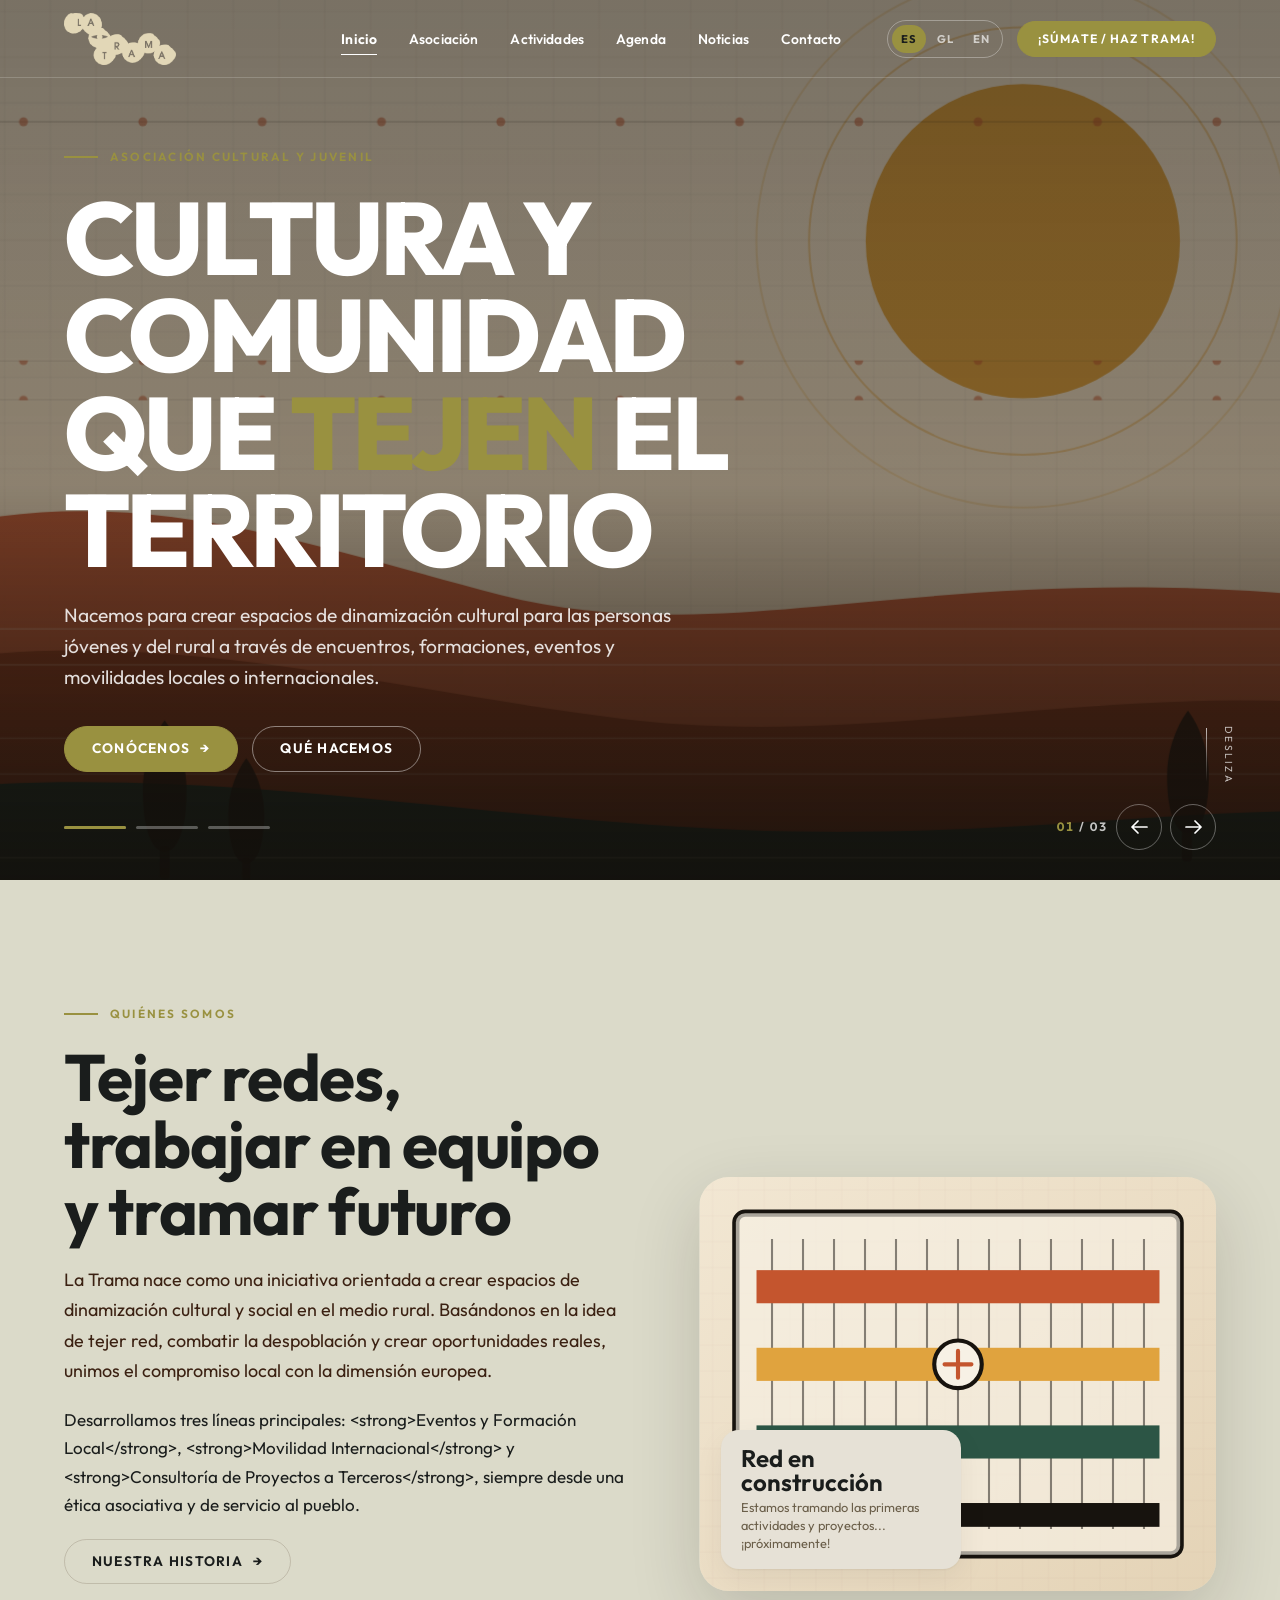
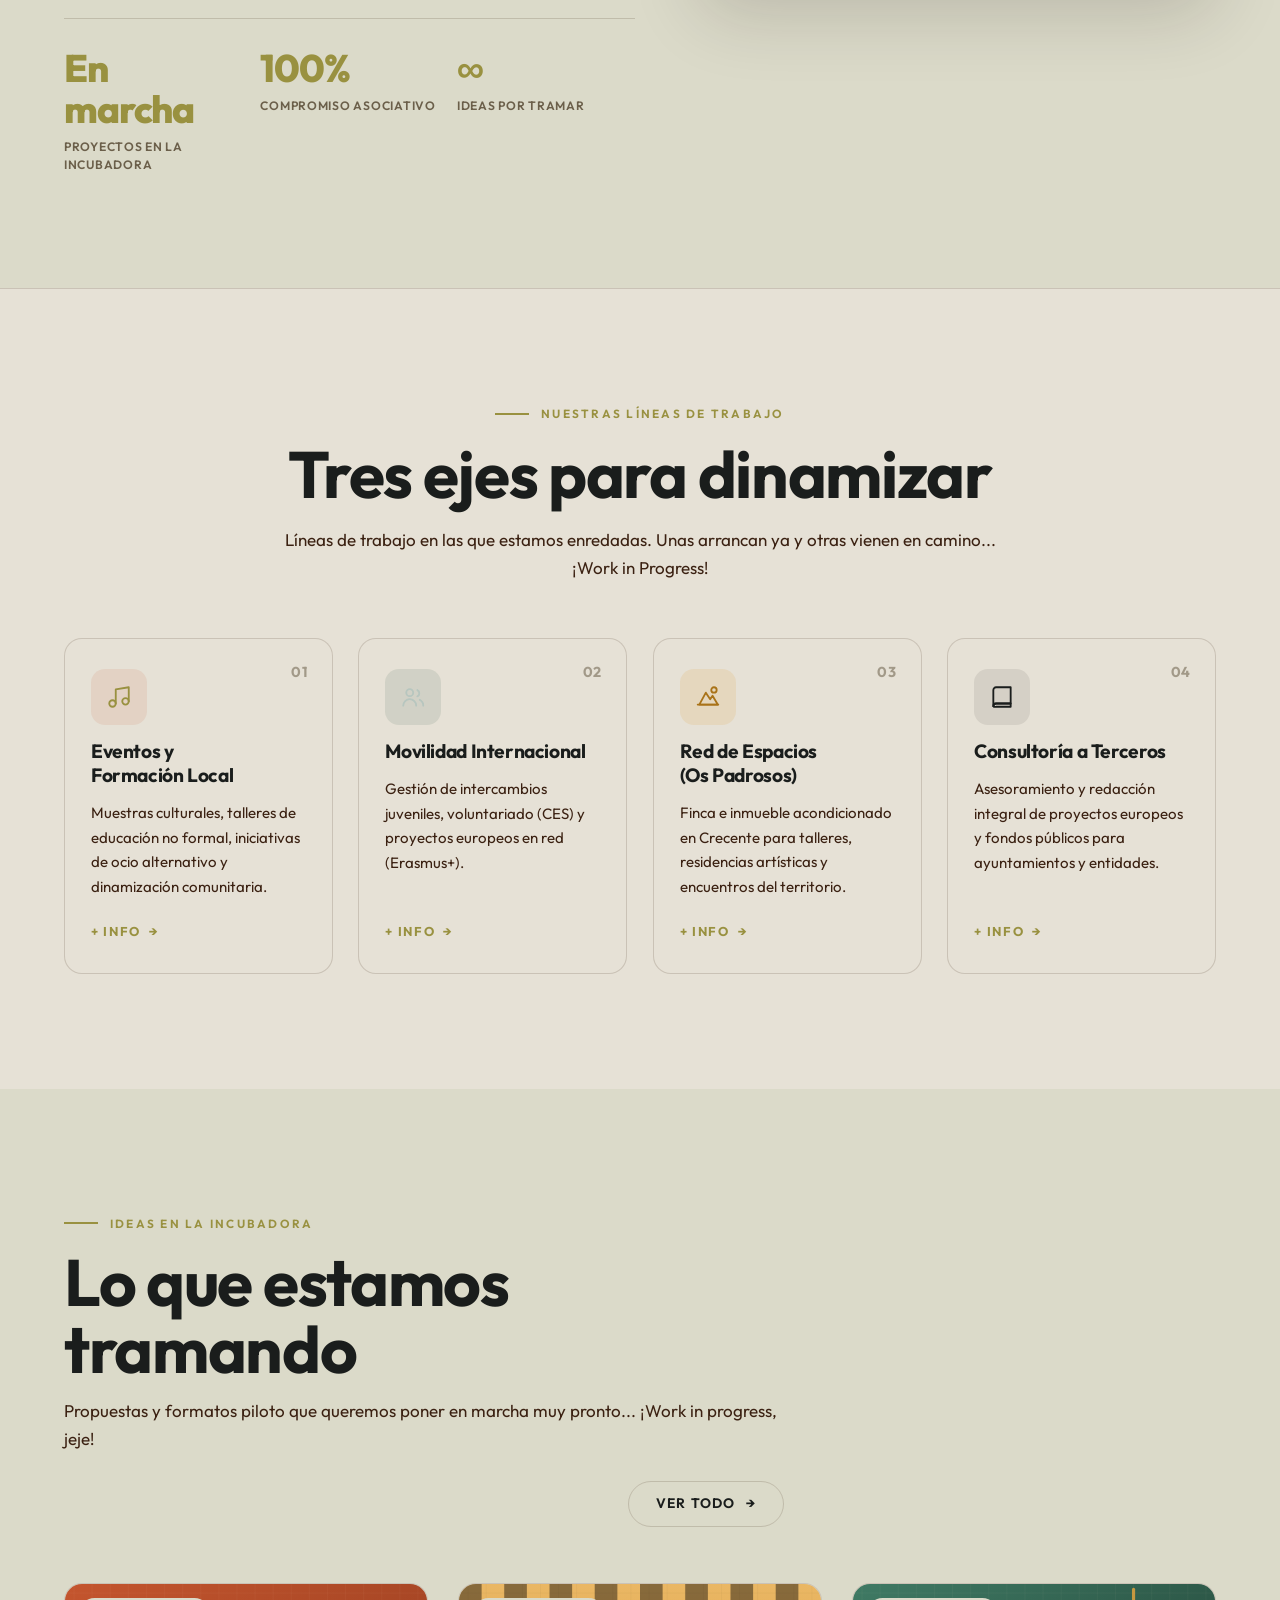
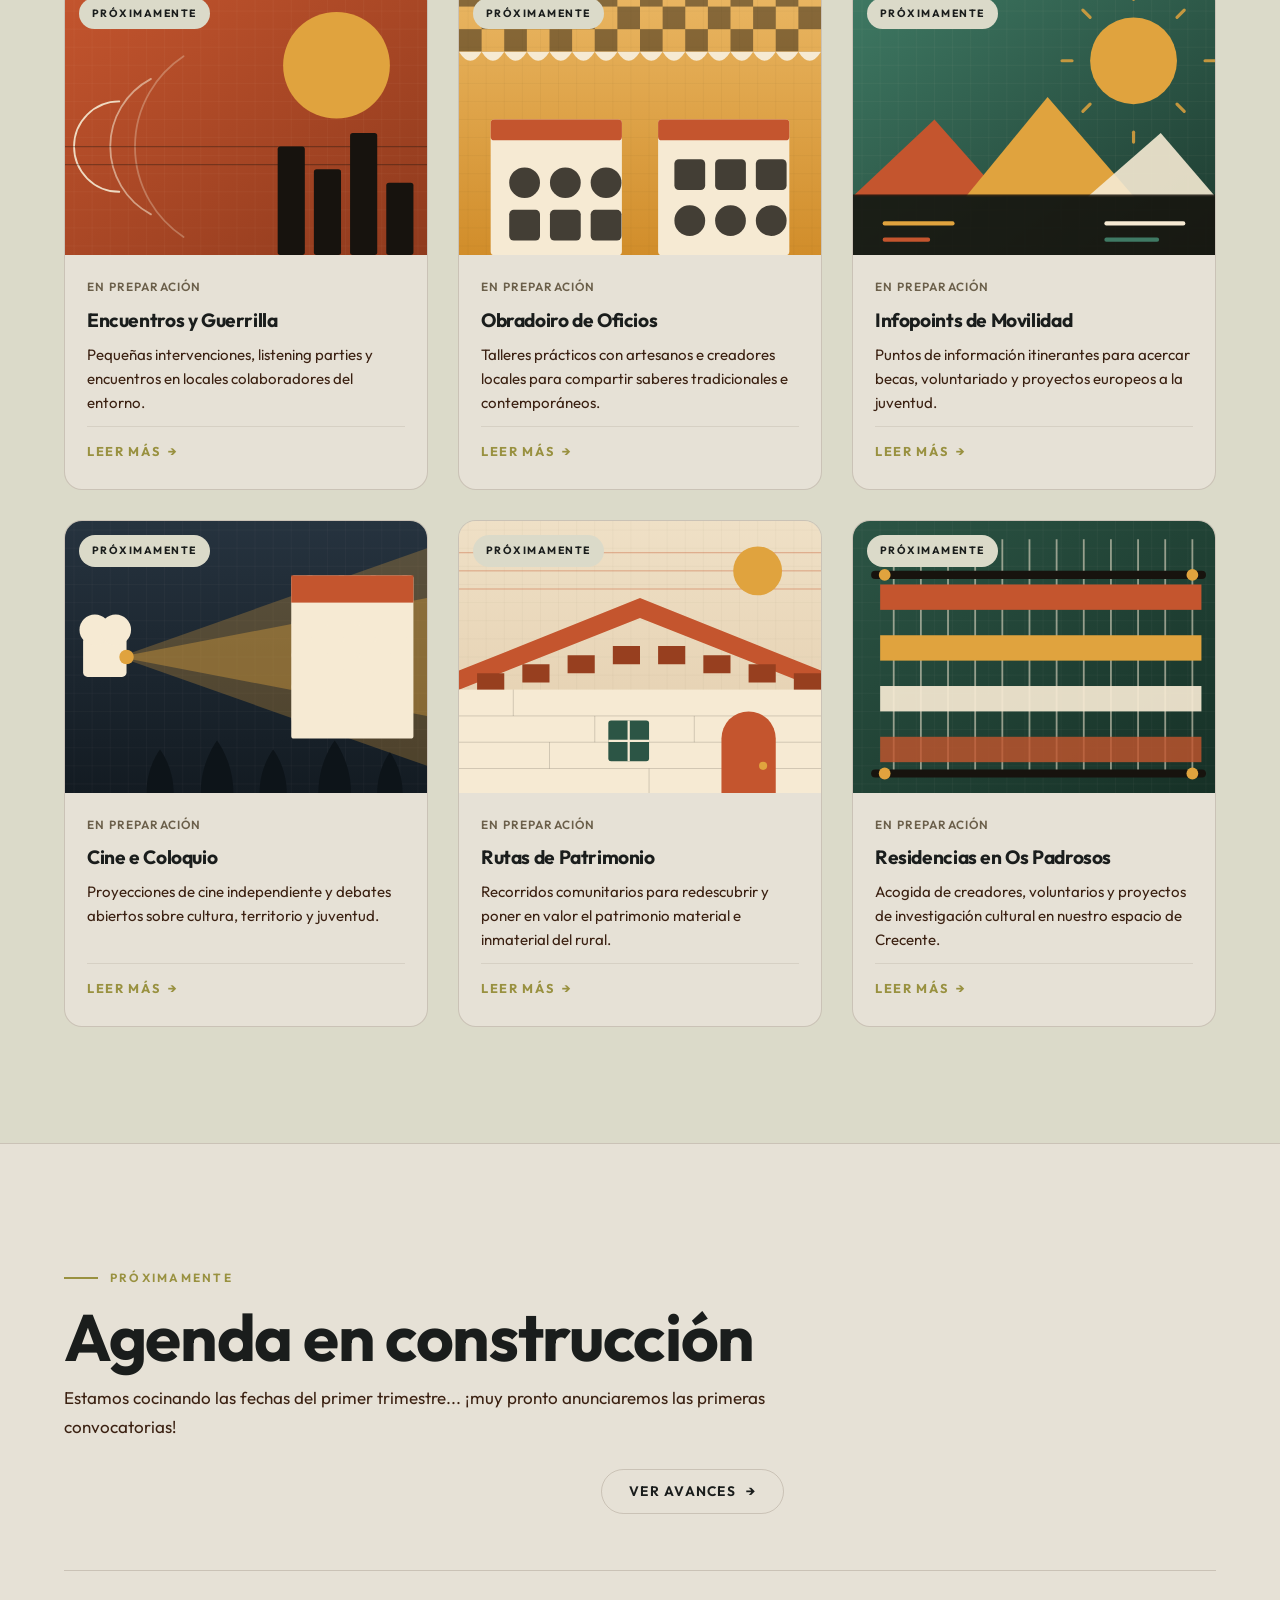
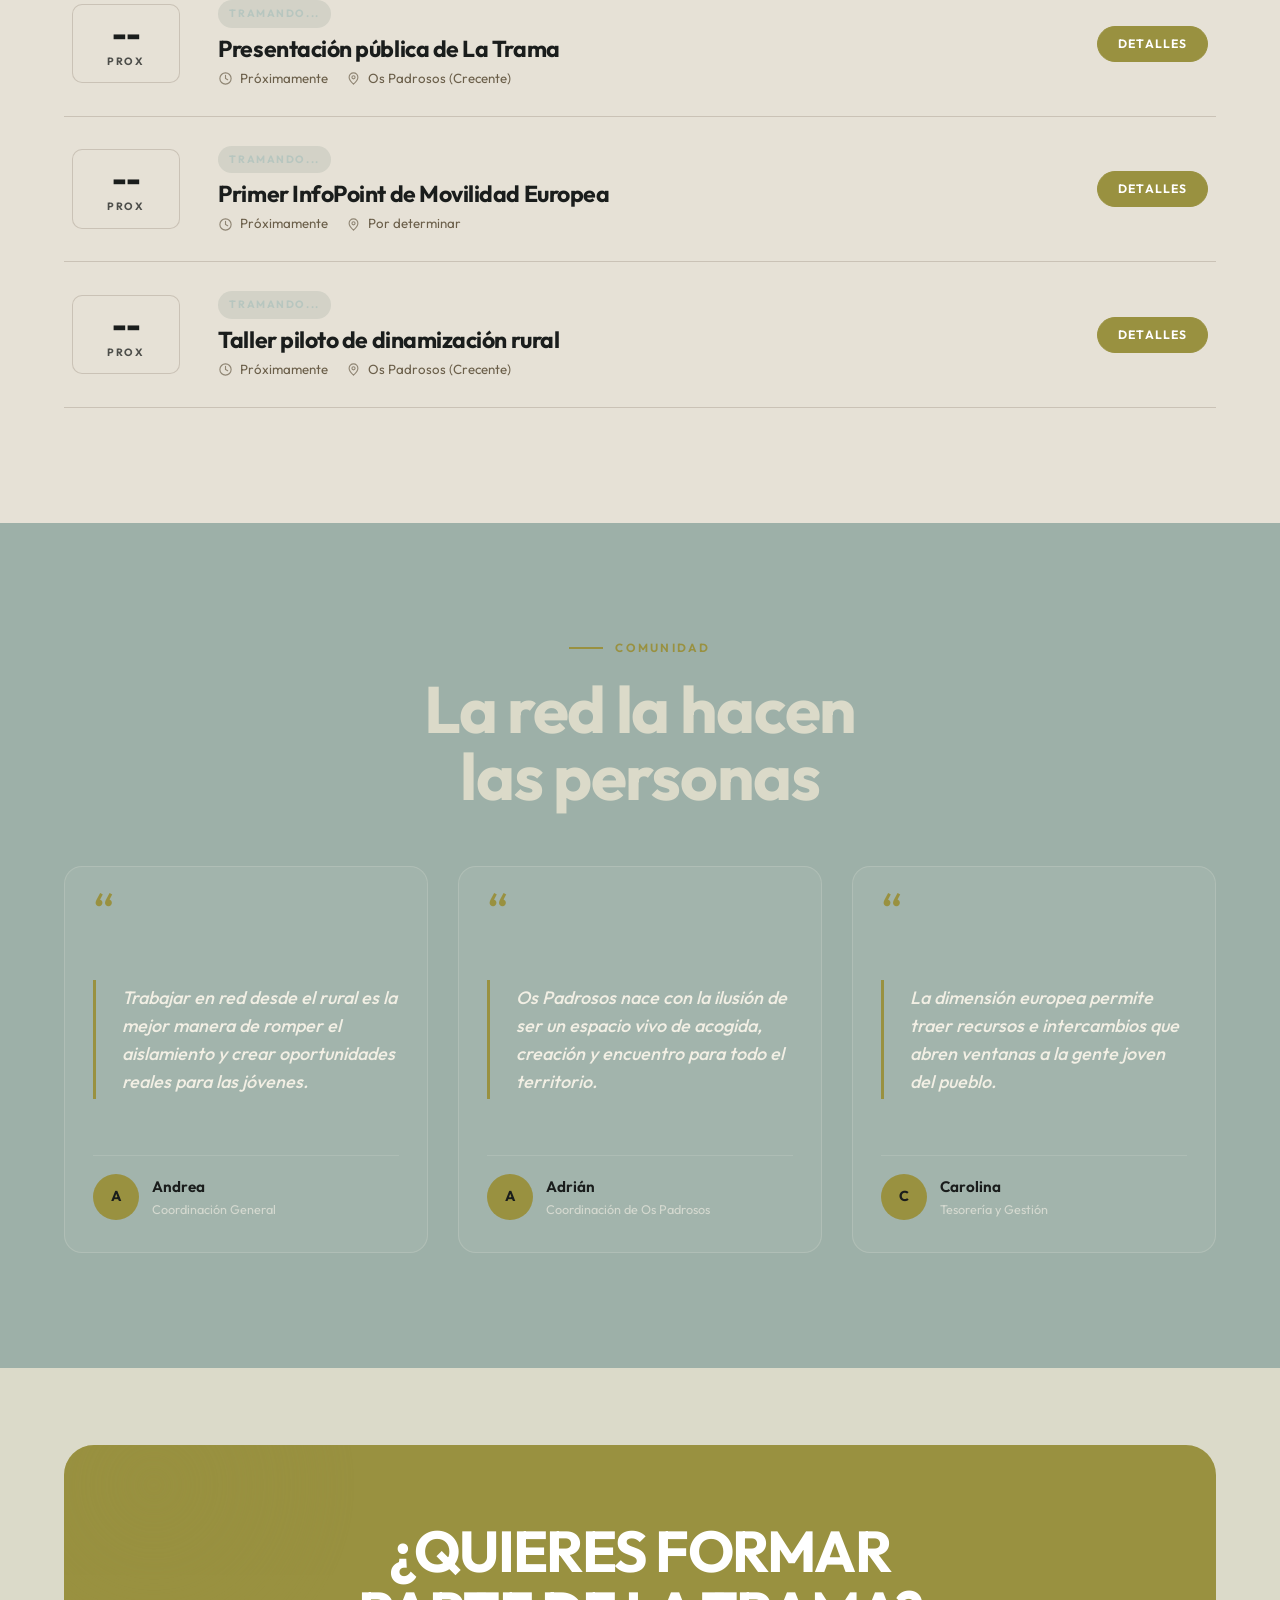
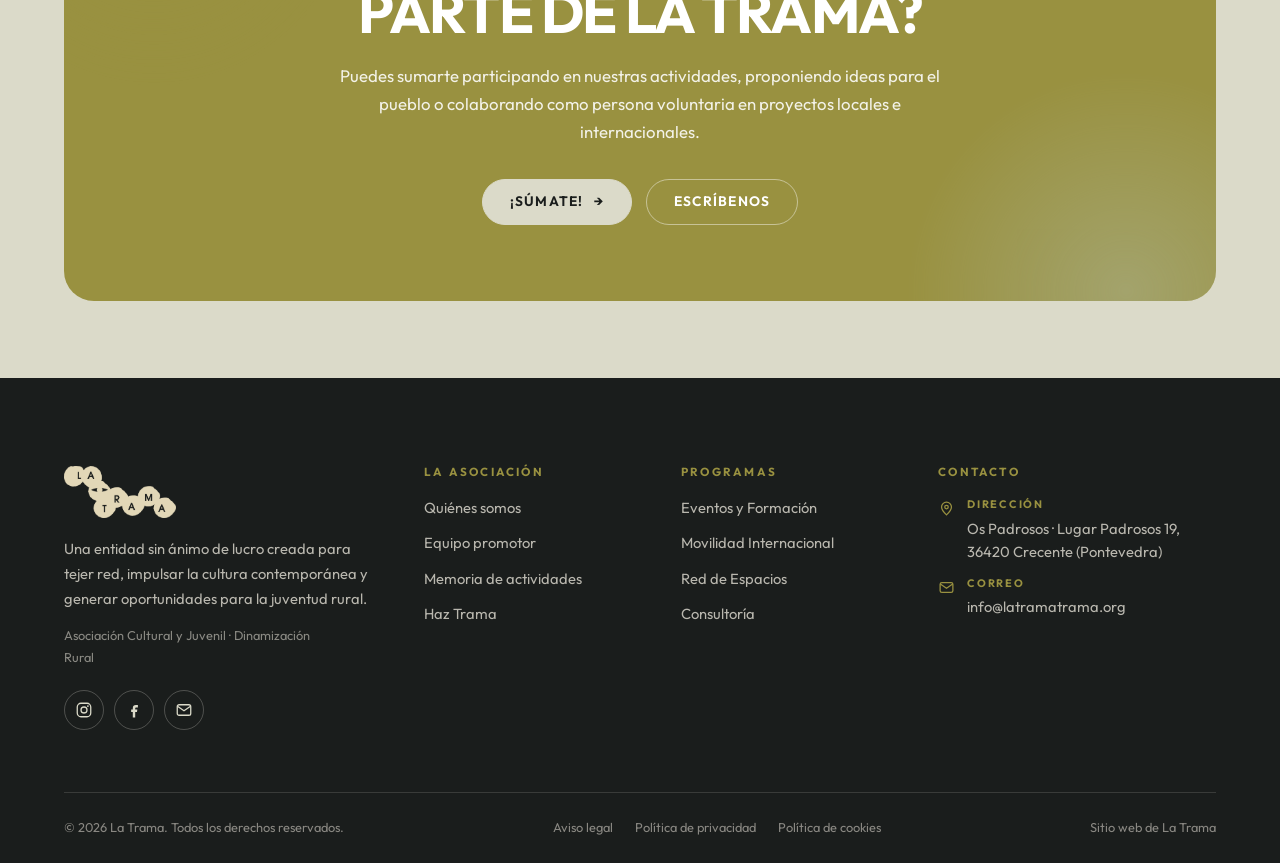
==== commit 8321bd14: "Header: només logotip LOGO00016 (sense text la trama)" ====
--- a/index.html
+++ b/index.html
@@ -23,10 +23,6 @@
   <div class="header-inner">
     <a class="brand" href="index.html" aria-label="La Trama">
       <img class="brand__logo" src="assets/img/logo-latrama.png" alt="La Trama" width="112" height="52" loading="eager">
-      <span>
-        <span class="brand__name" data-i18n="brand.name">La Trama</span>
-        <span class="brand__sub" data-i18n="brand.sub">Dinamización Rural</span>
-      </span>
     </a>
 
     <nav class="nav" aria-label="Principal">
@@ -46,8 +42,9 @@
       </div>
       <a class="btn btn--sm" href="contacto.html" data-i18n="nav.cta">Hazte socio/a</a>
       <button class="burger" type="button" aria-label="Menú" aria-controls="mobile-menu" aria-expanded="false" data-i18n-aria="nav.menu">
-        <span></span><span></span><span></span>
-      </button>
+    
+    
+    </button>
     </div>
   </div>
 </header>
@@ -497,10 +494,6 @@
       <div class="footer-brand">
         <a class="brand" href="index.html" aria-label="La Trama">
       <img class="brand__logo" src="assets/img/logo-latrama.png" alt="La Trama" width="112" height="52" loading="eager">
-      <span>
-        <span class="brand__name" data-i18n="brand.name">La Trama</span>
-        <span class="brand__sub" data-i18n="brand.sub">Dinamización Rural</span>
-      </span>
     </a>
         <p data-i18n="footer.about">Un espacio gestionado por vecinas y vecinos.</p>
         <p style="margin-top:14px;font-size:.8rem;opacity:.7" data-i18n="footer.tagline">Asociación Cultural y Juvenil · Espacio de Dinamización Rural</p>
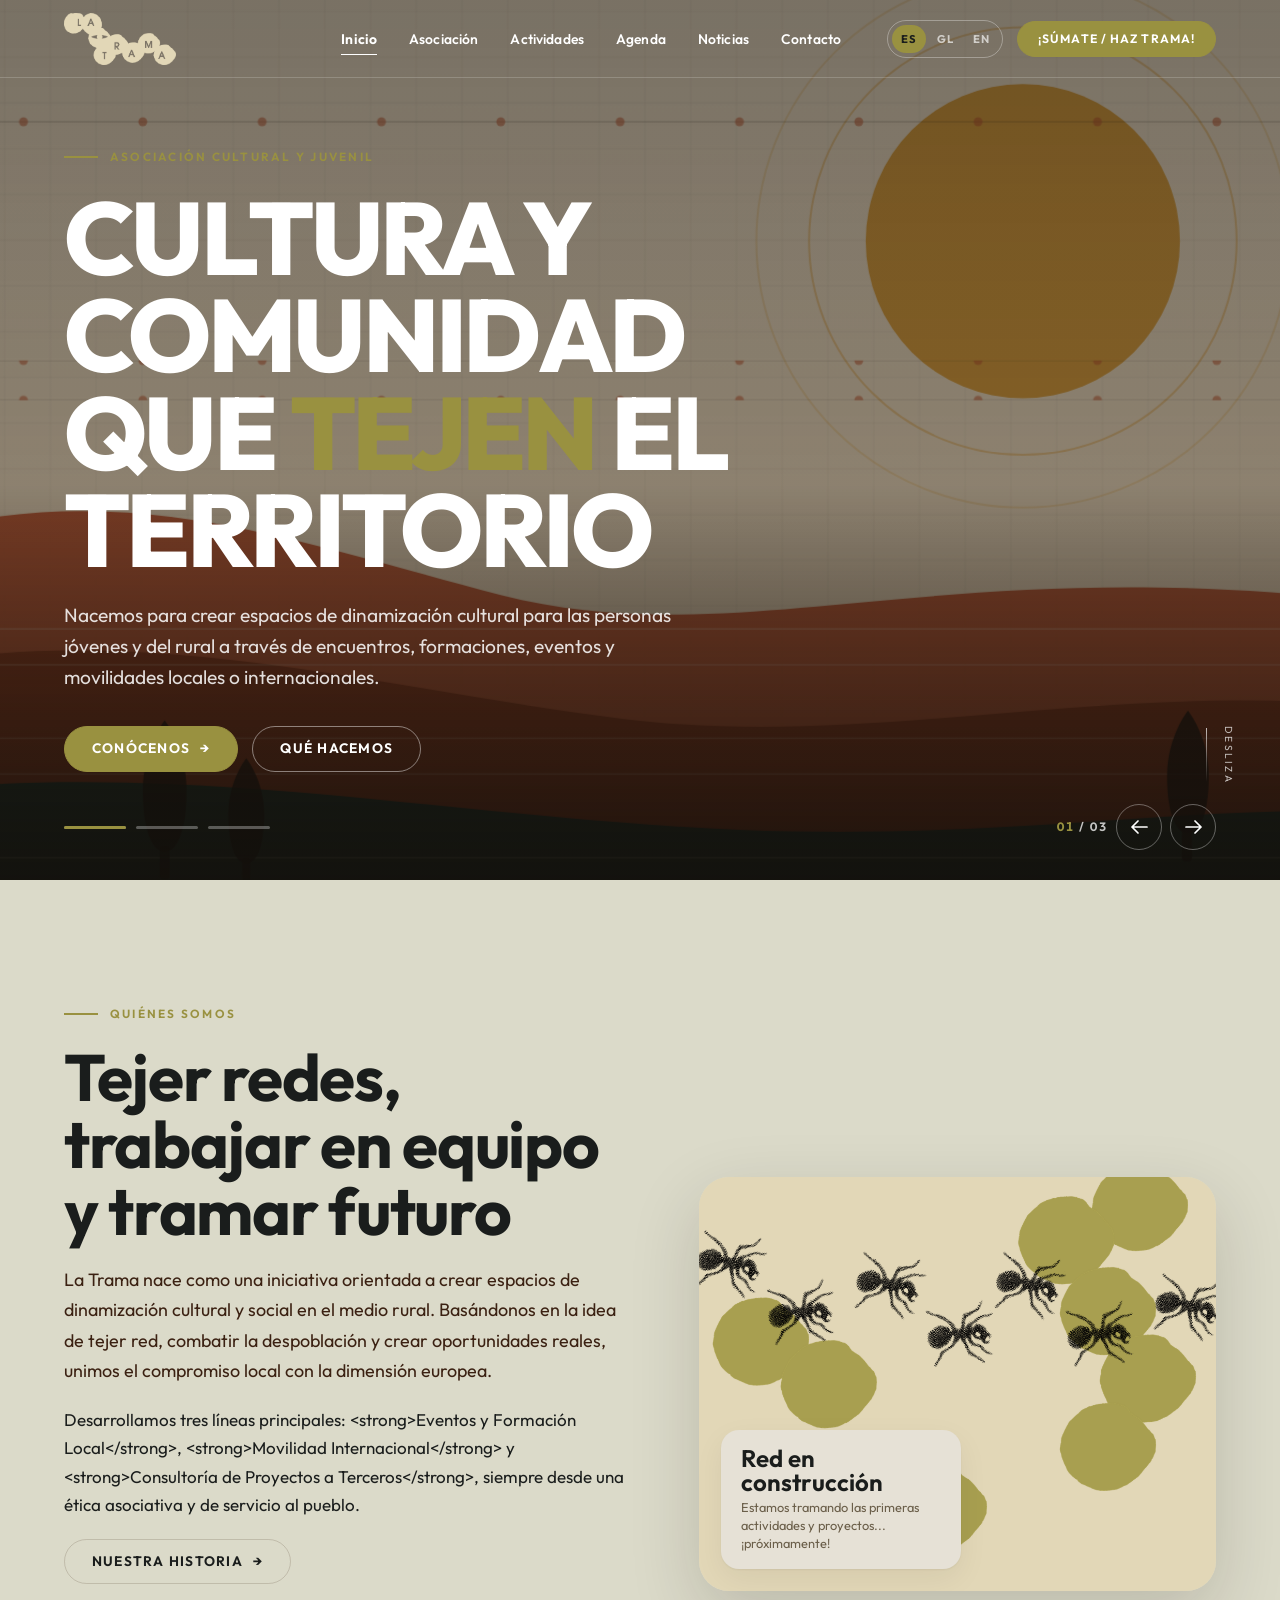
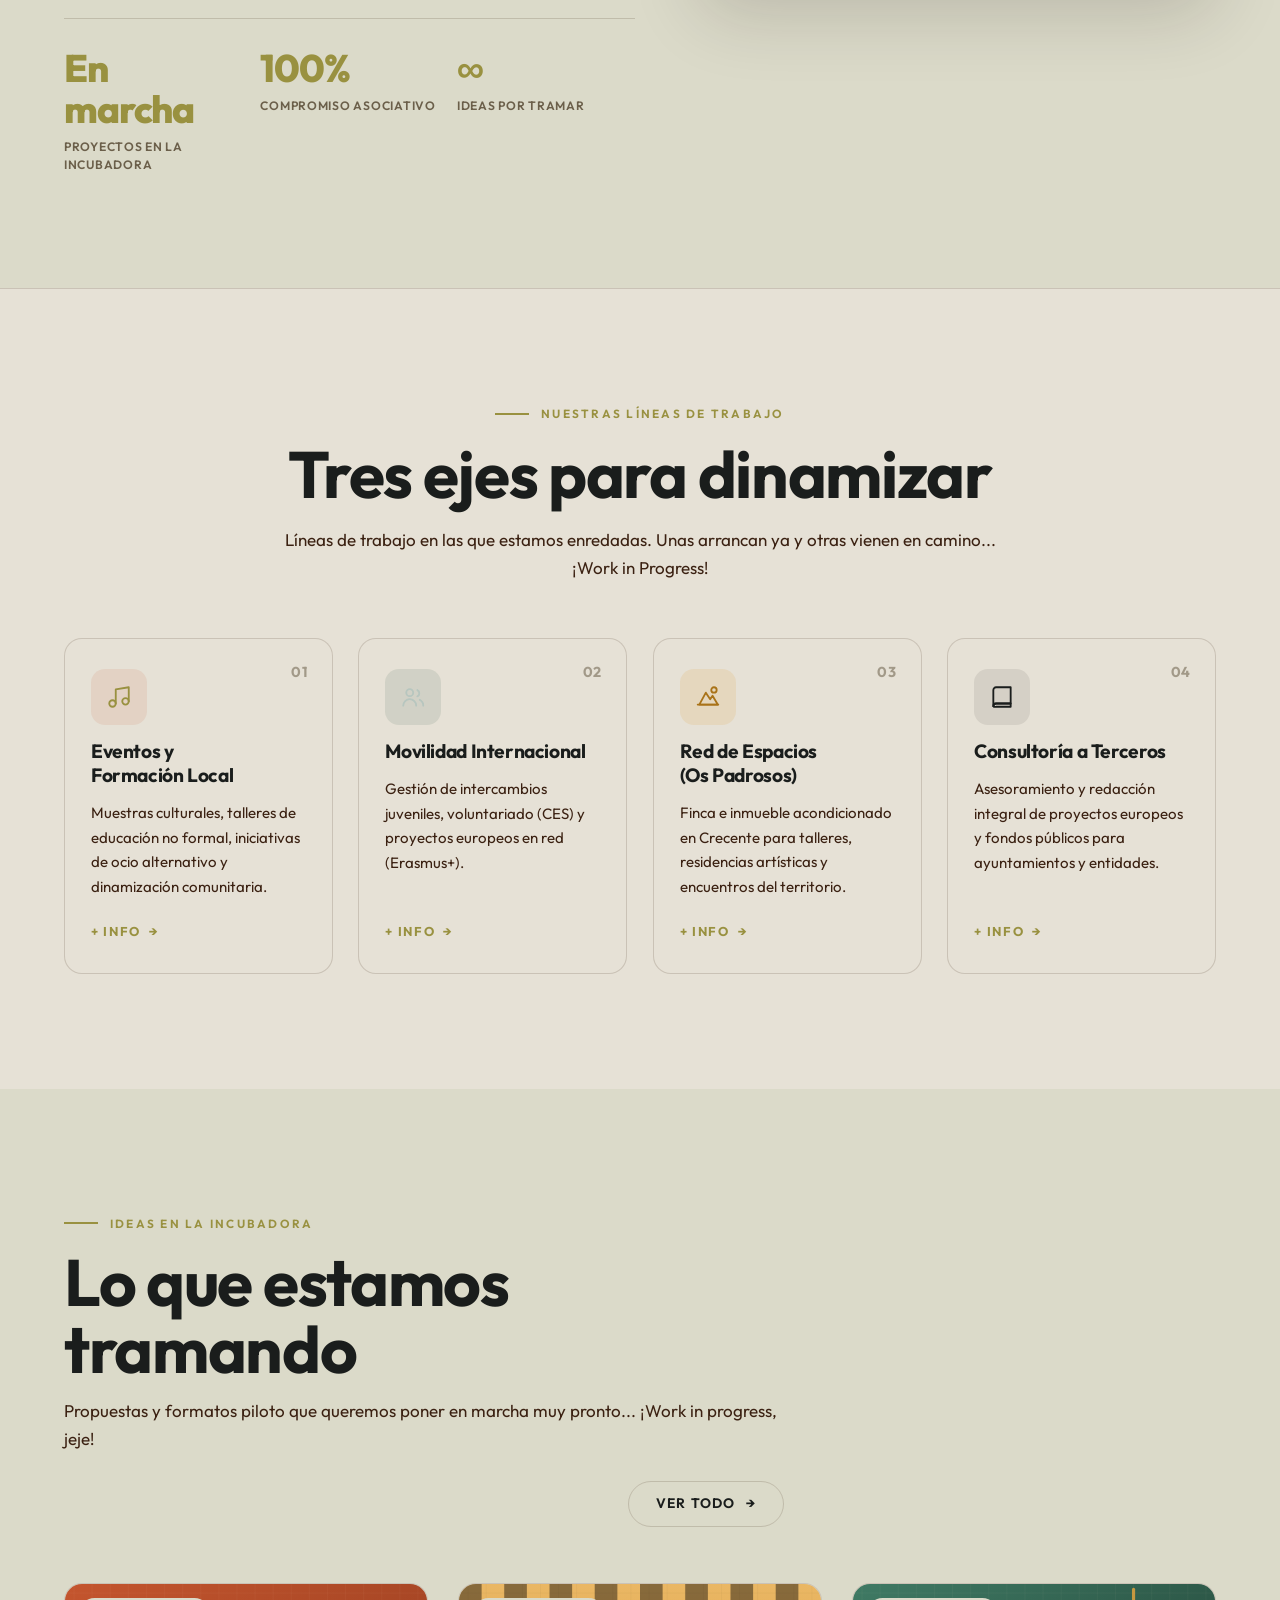
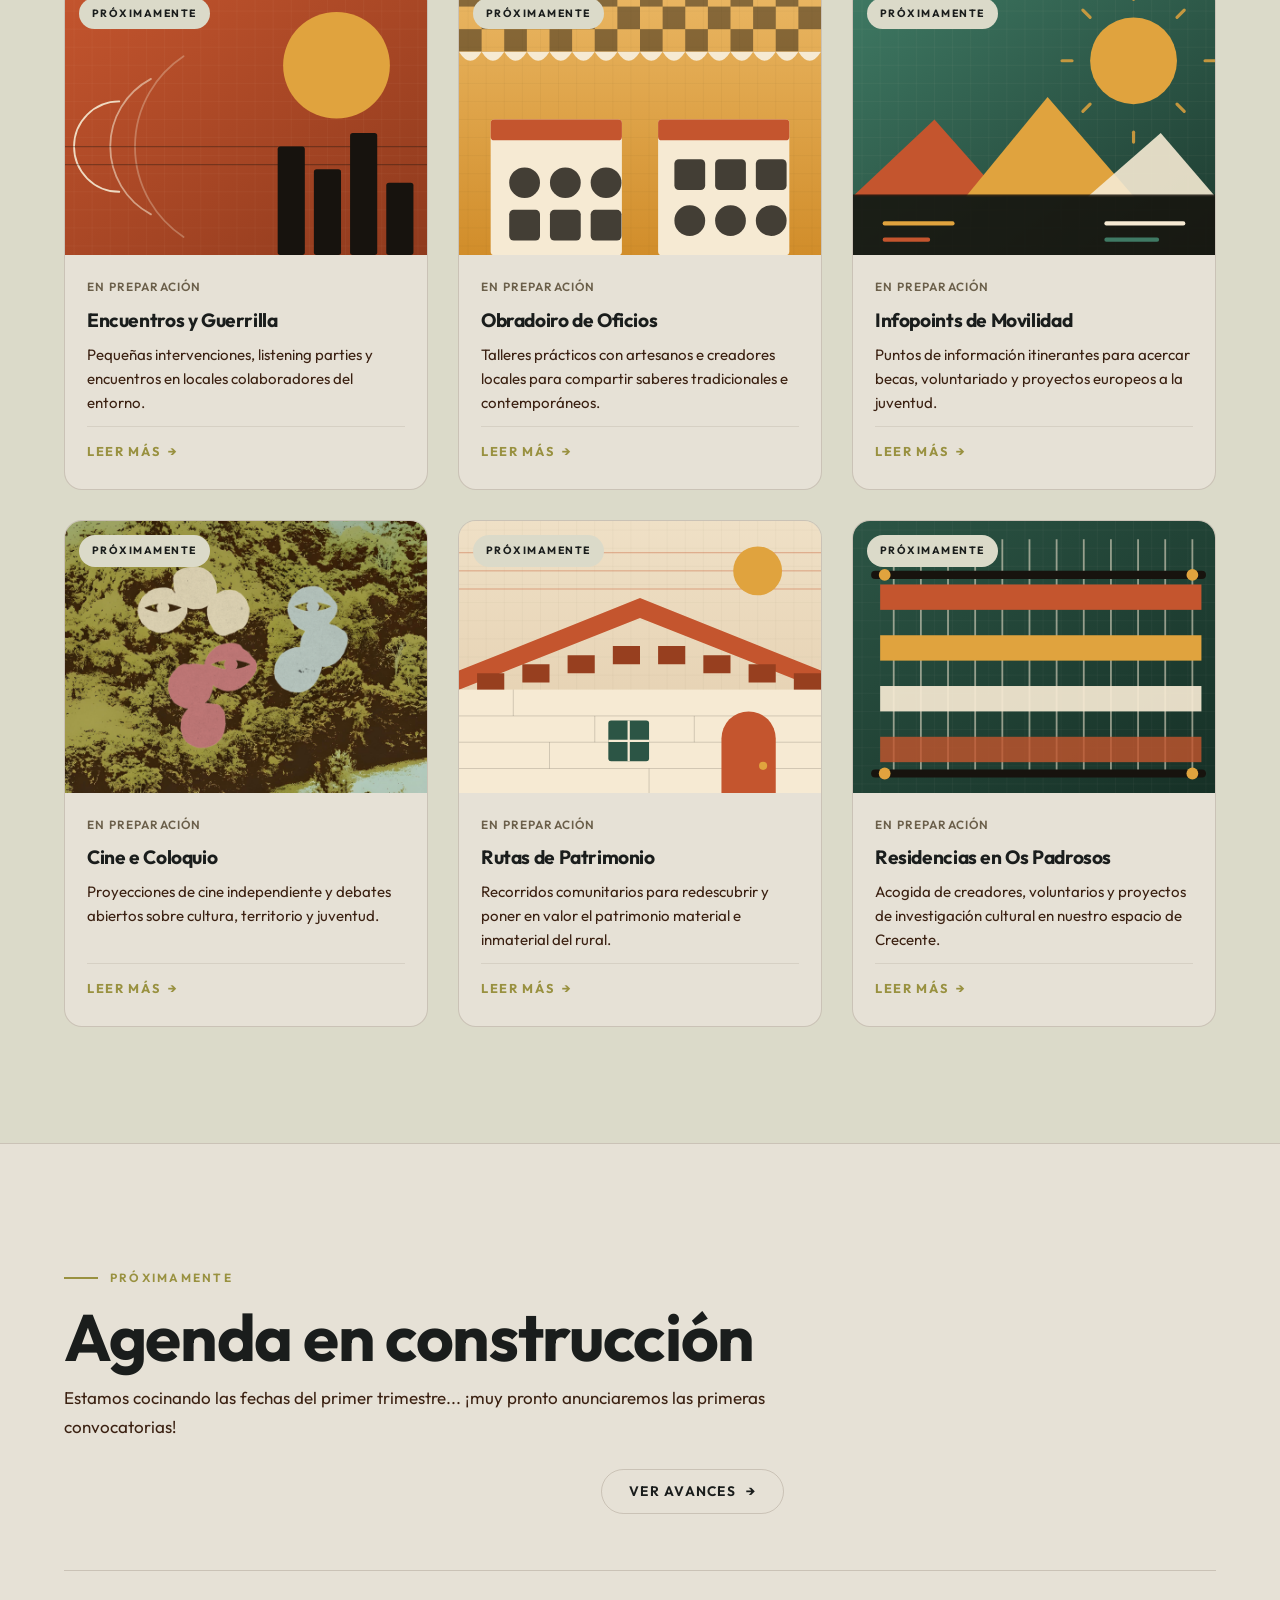
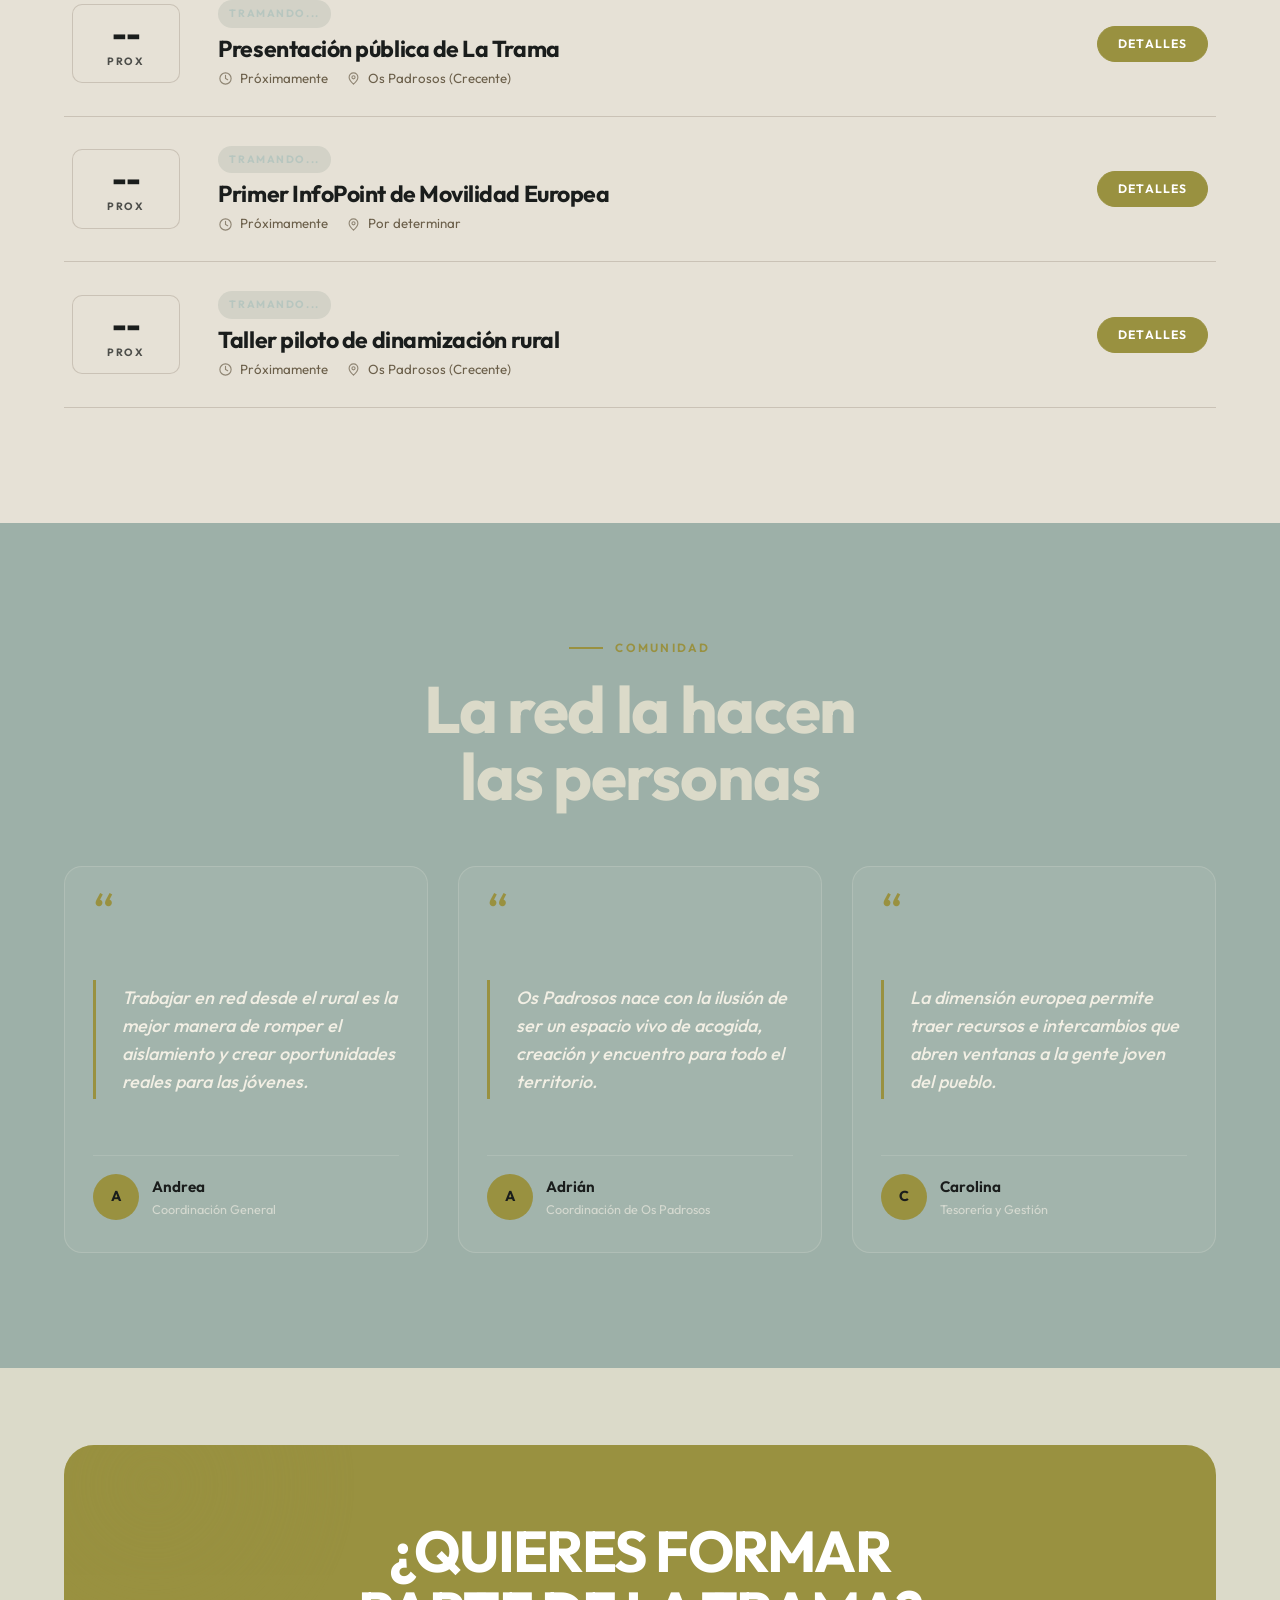
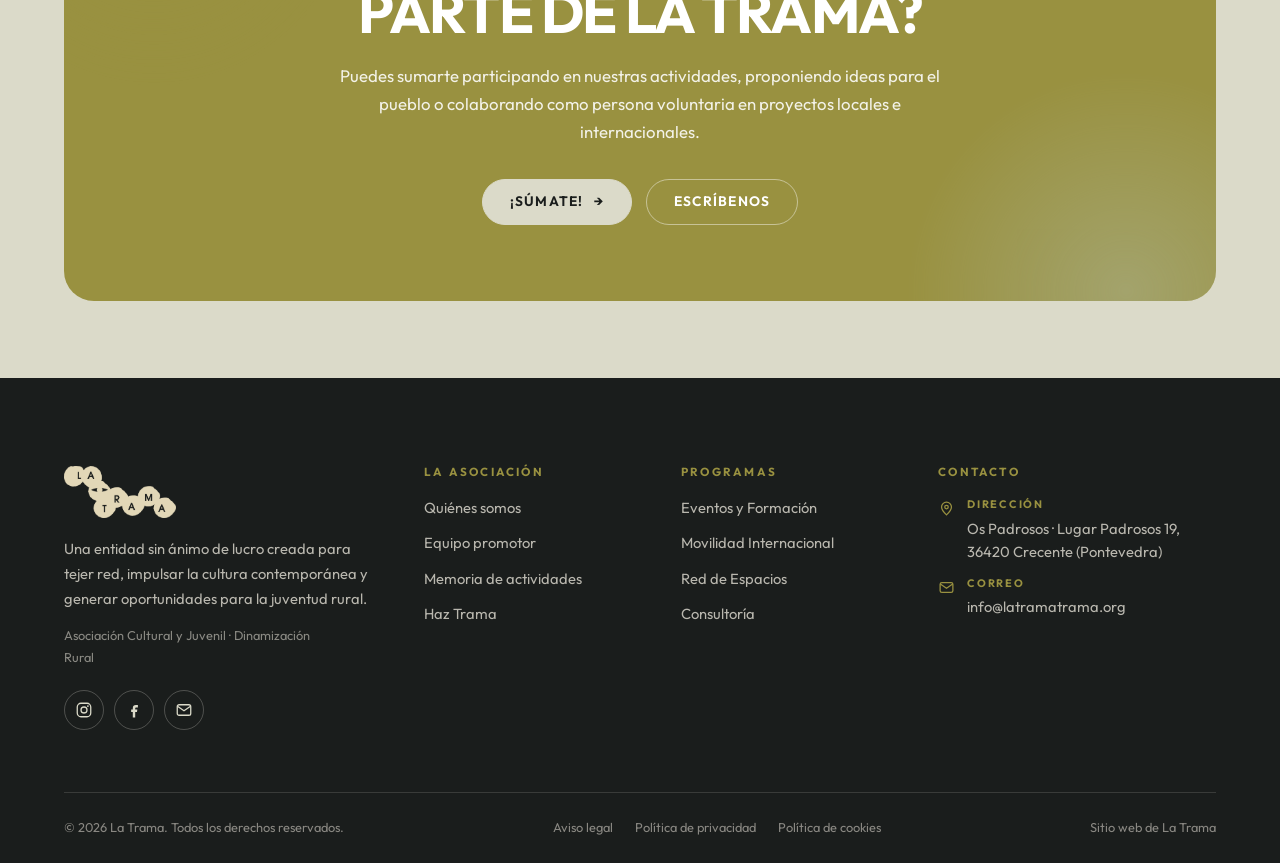
==== commit 7a53aaa5: "Imatges: substituir about/act-4/hero-2/hero-3/story per versions PNG" ====
--- a/index.html
+++ b/index.html
@@ -71,10 +71,10 @@
         <img src="assets/img/hero-1.svg" alt="" width="1600" height="1000" fetchpriority="high">
       </div>
       <div class="hero__slide">
-        <img src="assets/img/hero-2.svg" alt="" width="1600" height="1000" loading="lazy">
+        <img src="assets/img/hero-2.png" alt="" width="1600" height="1000" loading="lazy">
       </div>
       <div class="hero__slide">
-        <img src="assets/img/hero-3.svg" alt="" width="1600" height="1000" loading="lazy">
+        <img src="assets/img/hero-3.png" alt="" width="1600" height="1000" loading="lazy">
       </div>
     </div>
 
@@ -164,7 +164,7 @@
         </div>
 
         <div class="split__media" data-reveal="right">
-          <img src="assets/img/about.svg" alt="Telar con hilos de colores, símbolo de La Trama" width="1000" height="800" loading="lazy">
+          <img src="assets/img/about.png" alt="Telar con hilos de colores, símbolo de La Trama" width="1000" height="800" loading="lazy">
           <div class="media-badge">
             <b data-i18n="home.about.badge.b">Espacio abierto</b>
             <span data-i18n="home.about.badge.s">De martes a sábado la casa está en marcha.</span>
@@ -296,7 +296,7 @@
         <article class="media-card" data-reveal>
           <div class="media-card__thumb">
             <span class="media-card__tag" data-i18n="home.dest.c4.tag">Cine</span>
-            <img src="assets/img/act-4.svg" alt="Cine e Coloquio" width="800" height="600" loading="lazy">
+            <img src="assets/img/act-4.png" alt="Cine e Coloquio" width="800" height="600" loading="lazy">
           </div>
           <div class="media-card__body">
             <span class="media-card__meta" data-i18n="home.dest.c4.meta">Sesiones · Viernes</span>
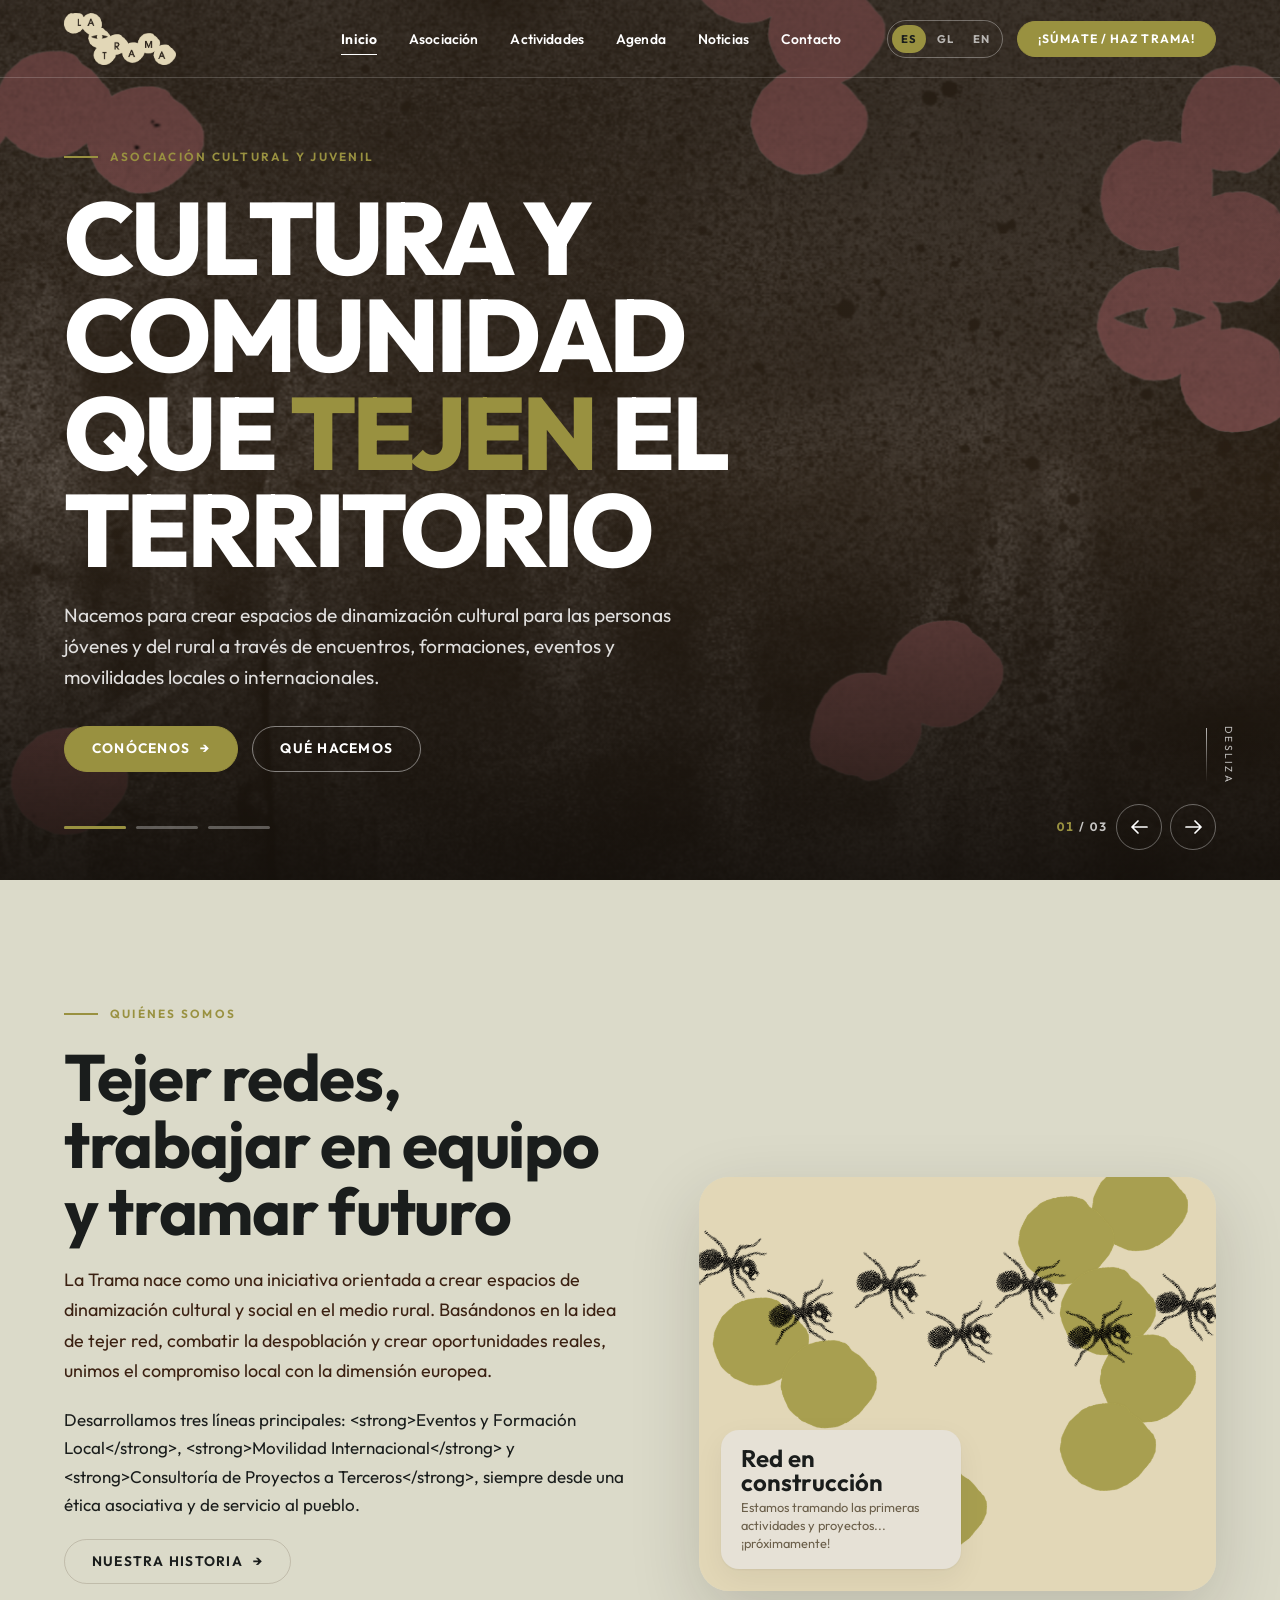
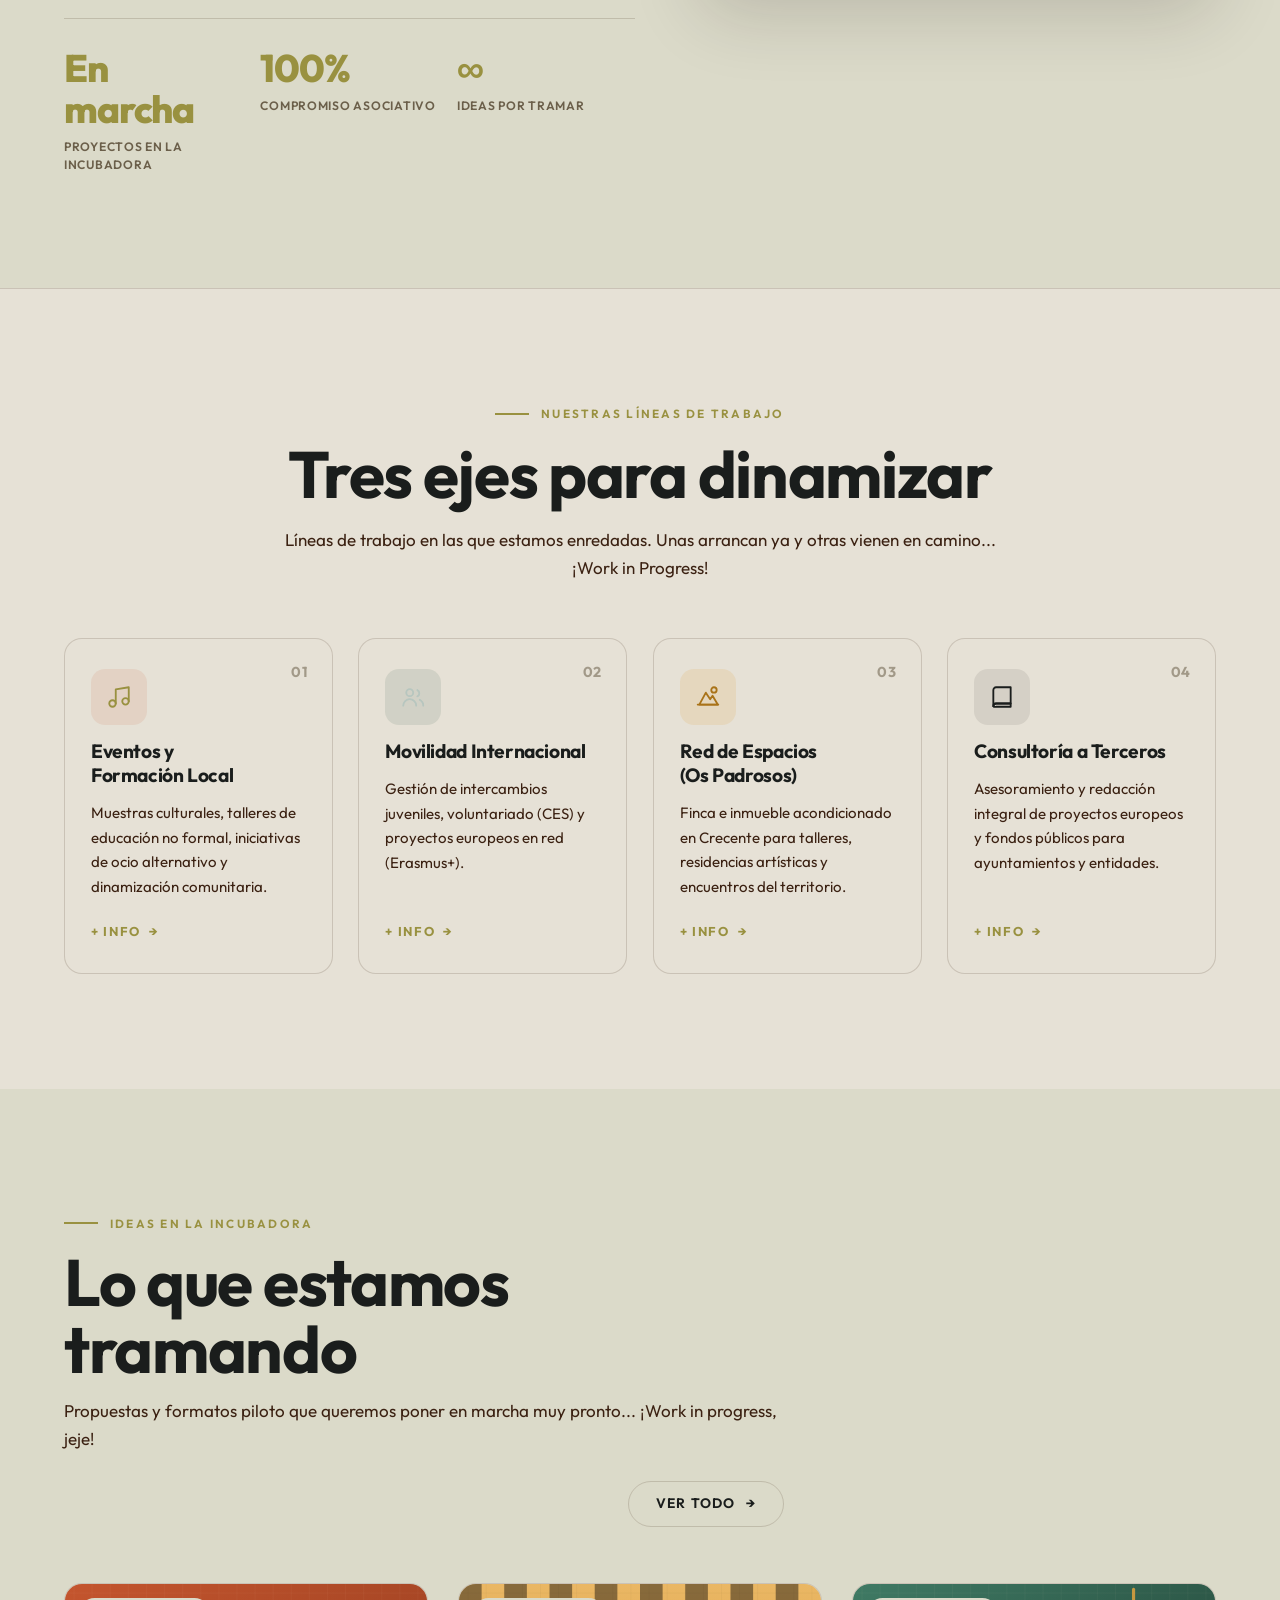
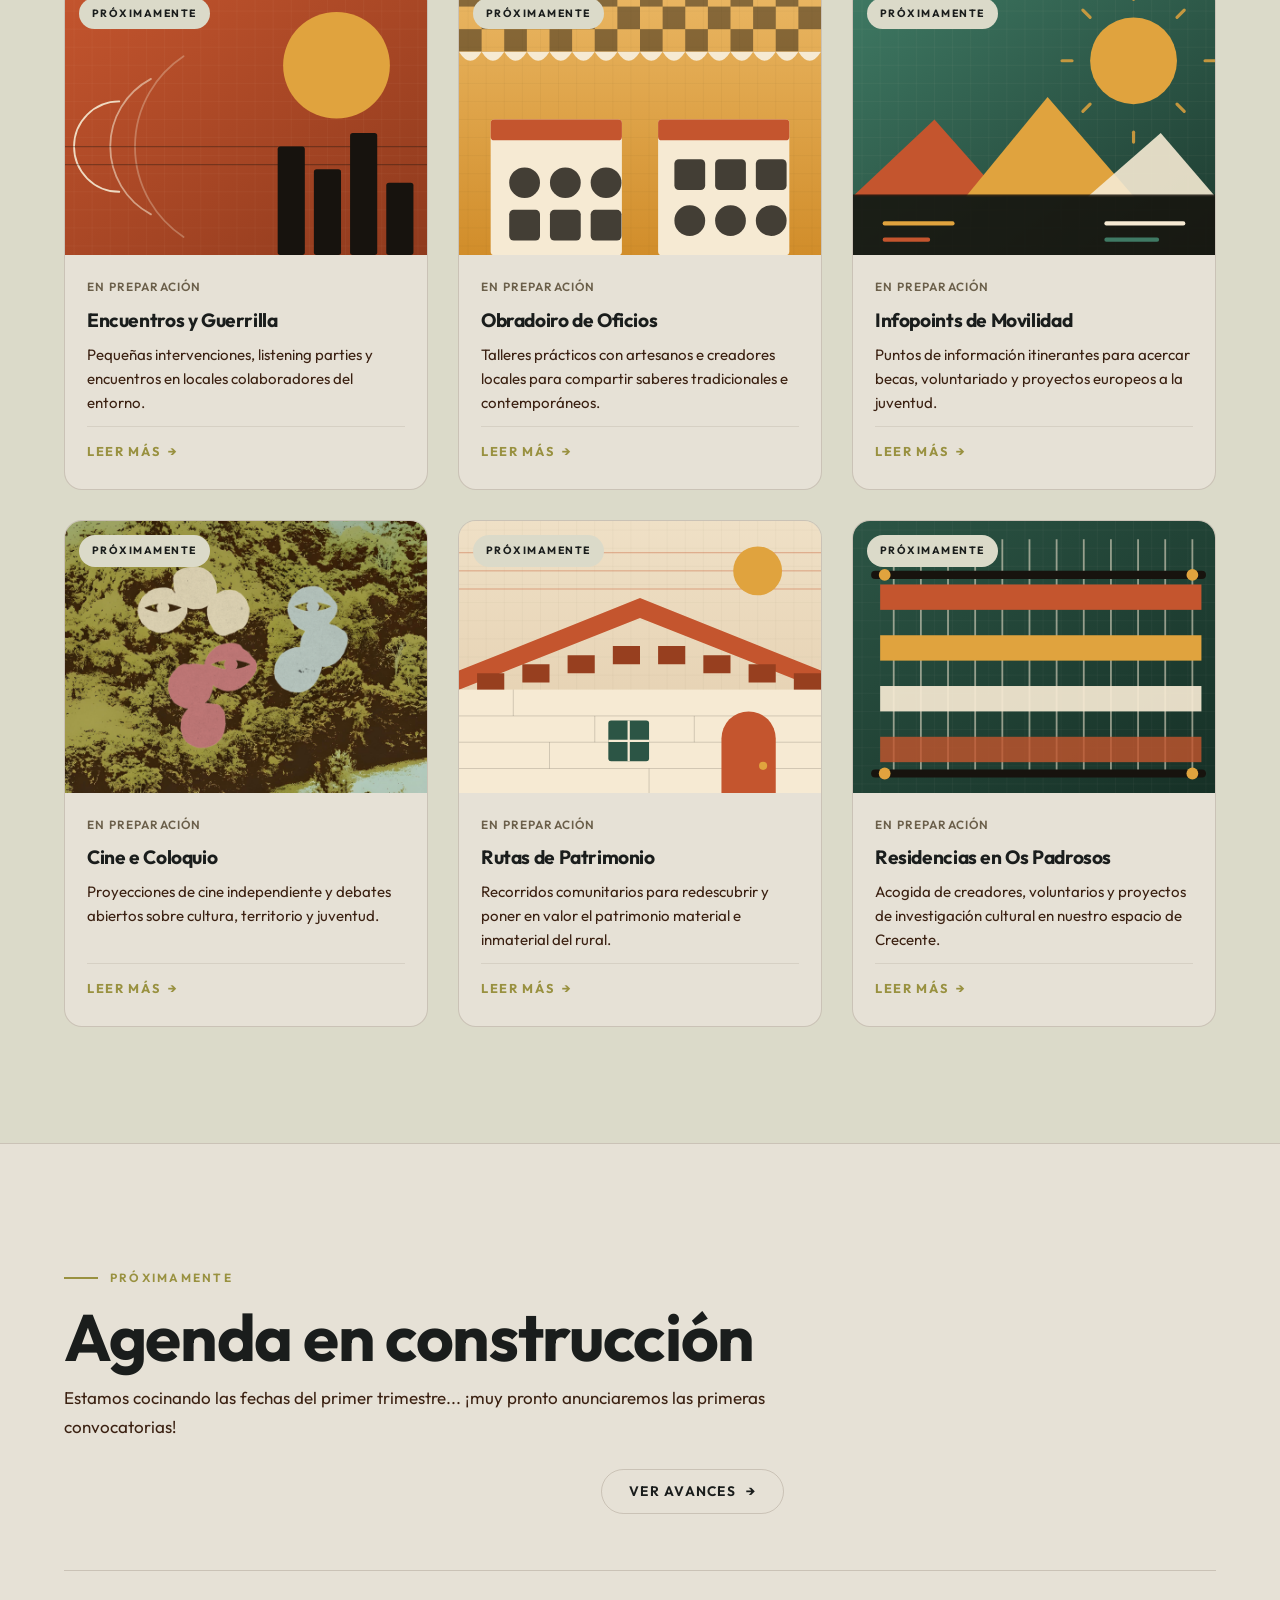
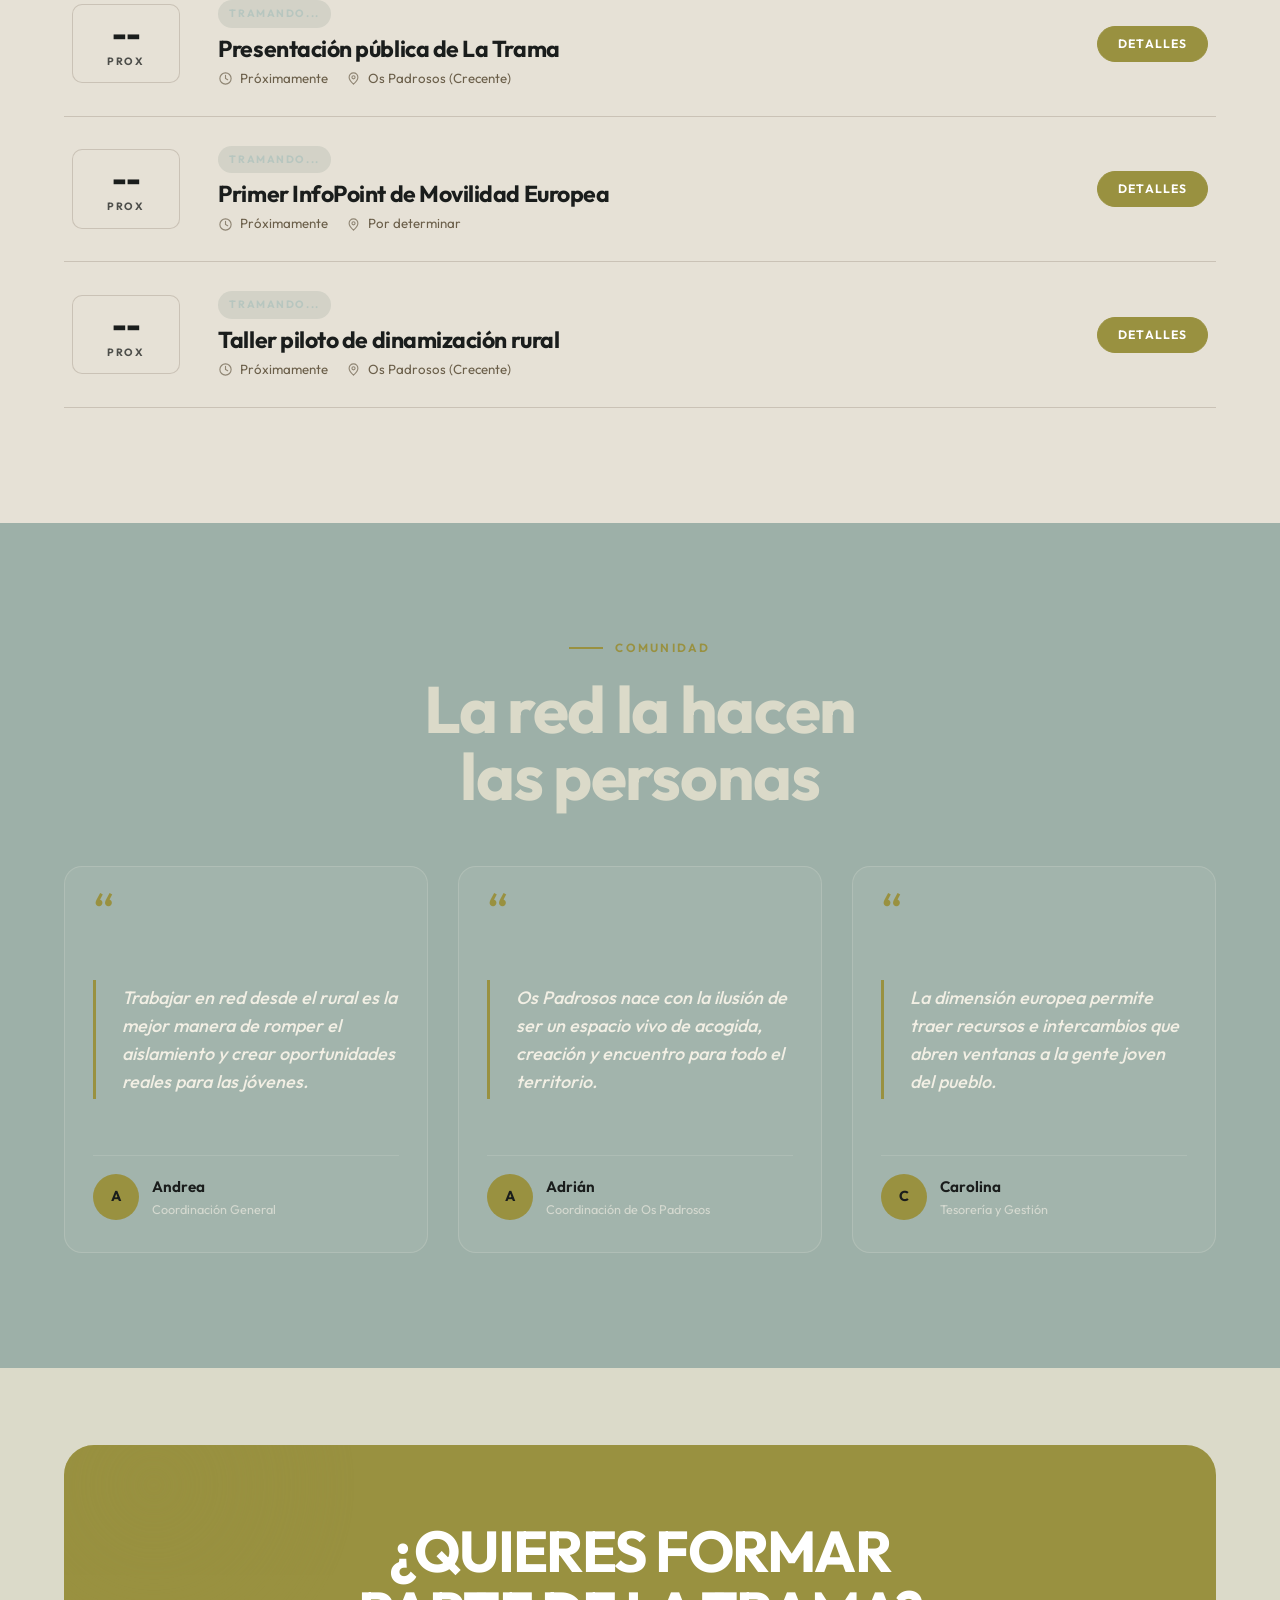
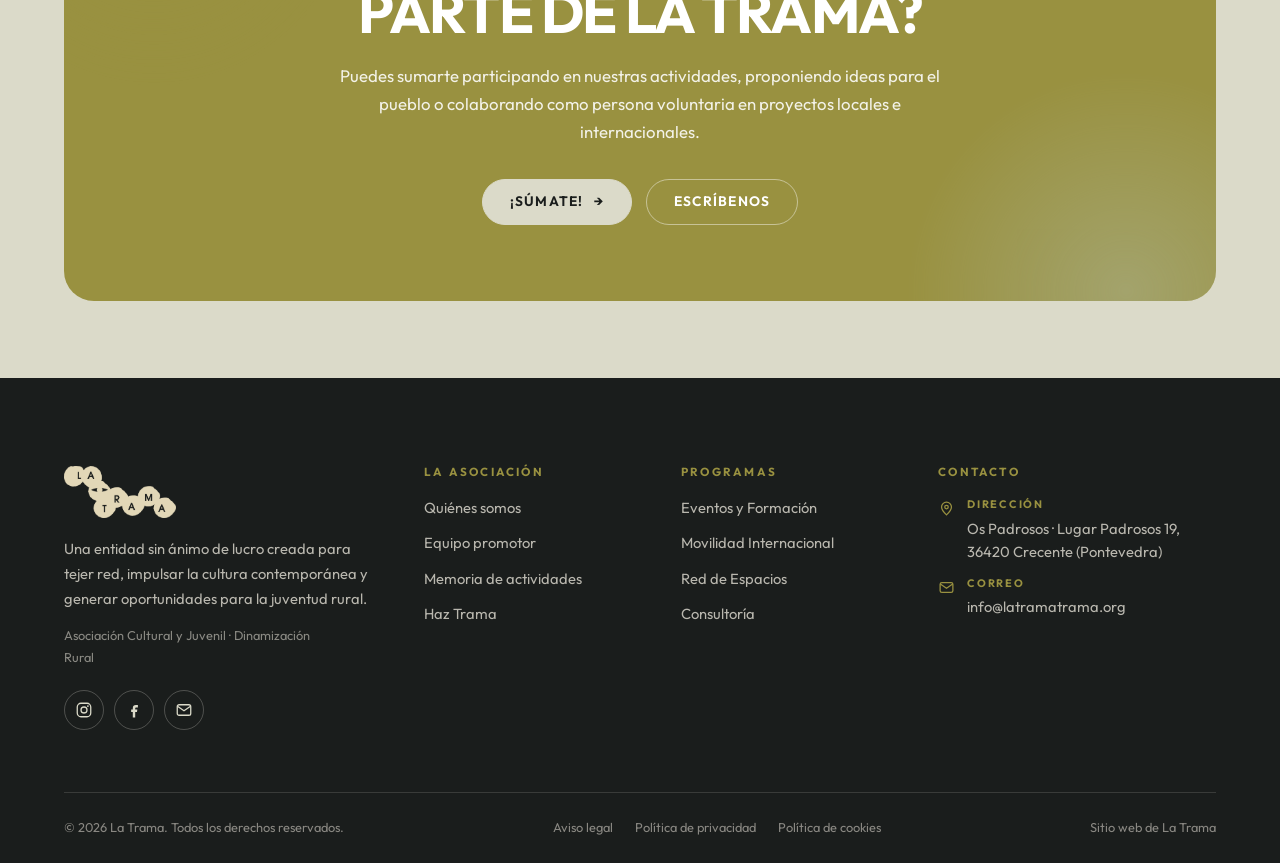
==== commit d0e605c4: "Imatges: actualitzar només les editades (about, hero-1, hero-2, hero-3, act-4, story)" ====
--- a/index.html
+++ b/index.html
@@ -68,7 +68,7 @@
   <section class="hero" data-slider aria-roledescription="carrusel" aria-label="Destacados">
     <div class="hero__media">
       <div class="hero__slide is-active">
-        <img src="assets/img/hero-1.svg" alt="" width="1600" height="1000" fetchpriority="high">
+        <img src="assets/img/hero-1.png" alt="" width="1600" height="1000" fetchpriority="high">
       </div>
       <div class="hero__slide">
         <img src="assets/img/hero-2.png" alt="" width="1600" height="1000" loading="lazy">
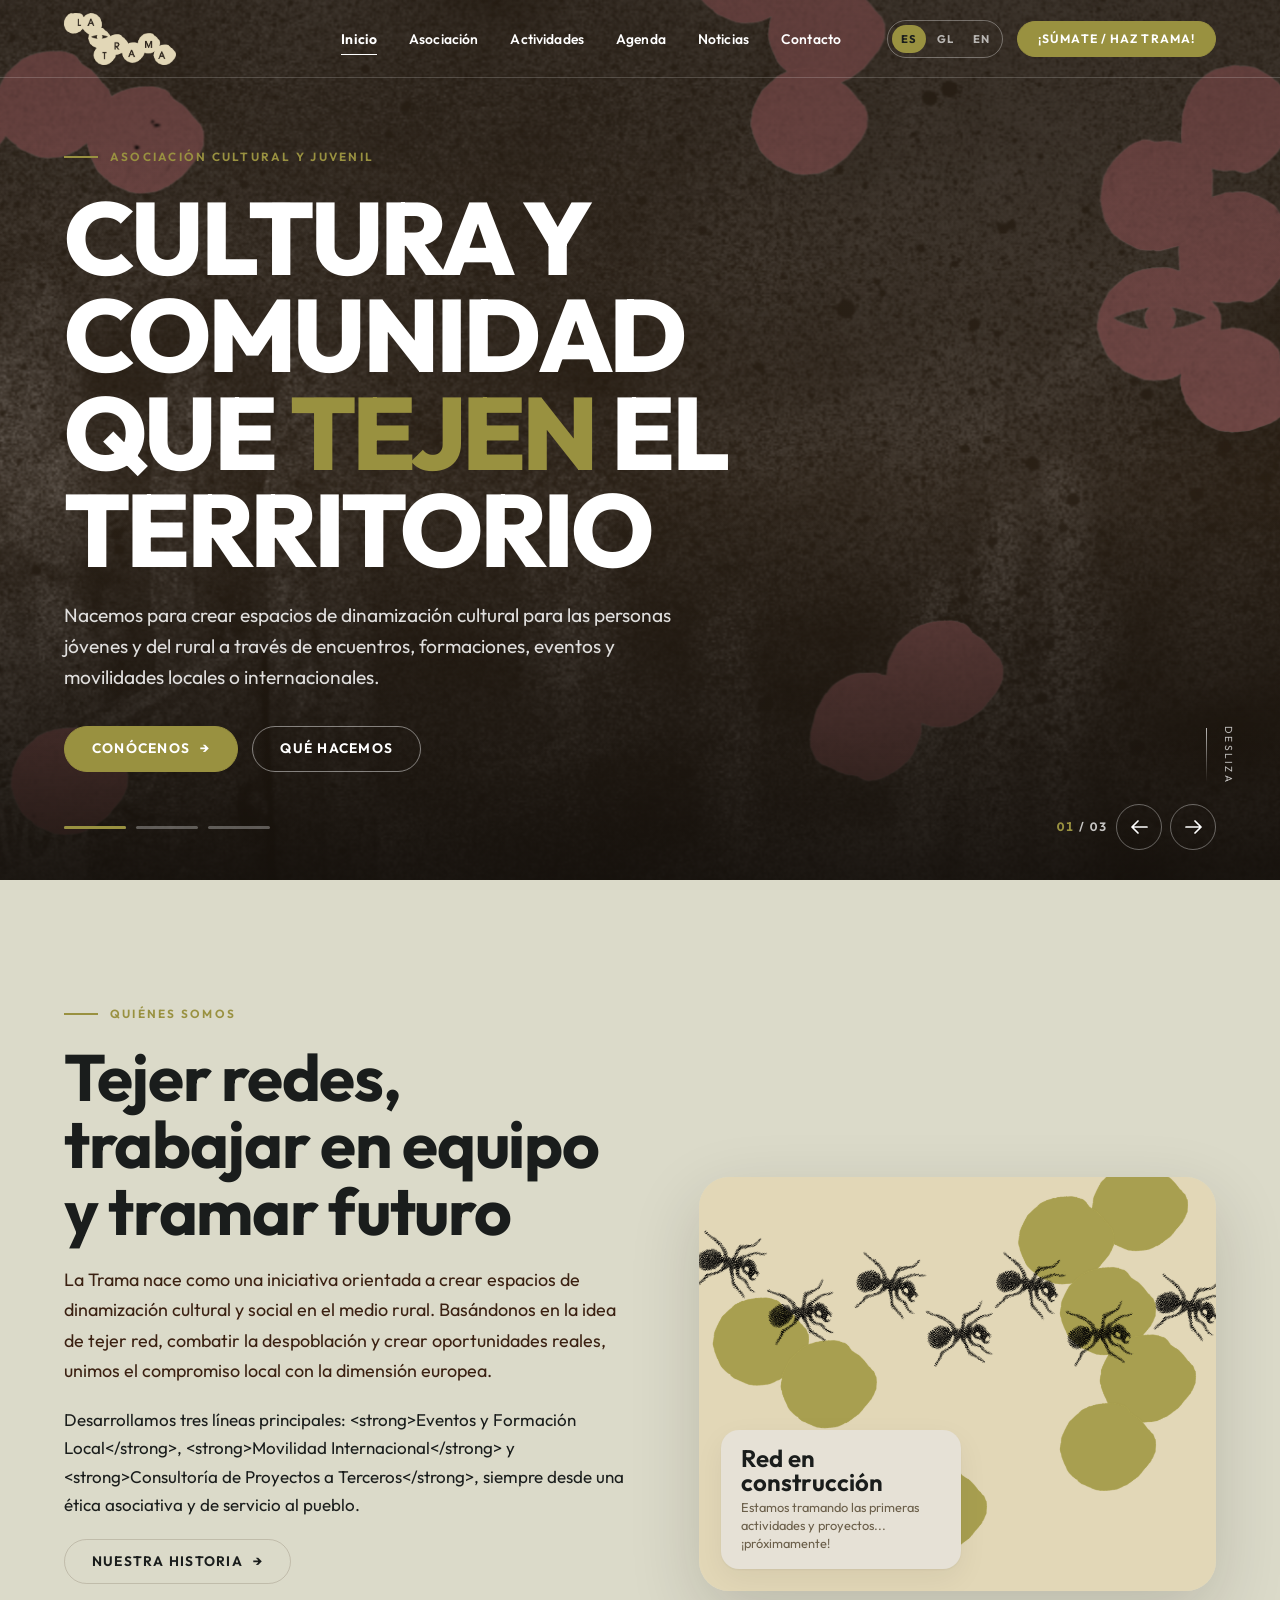
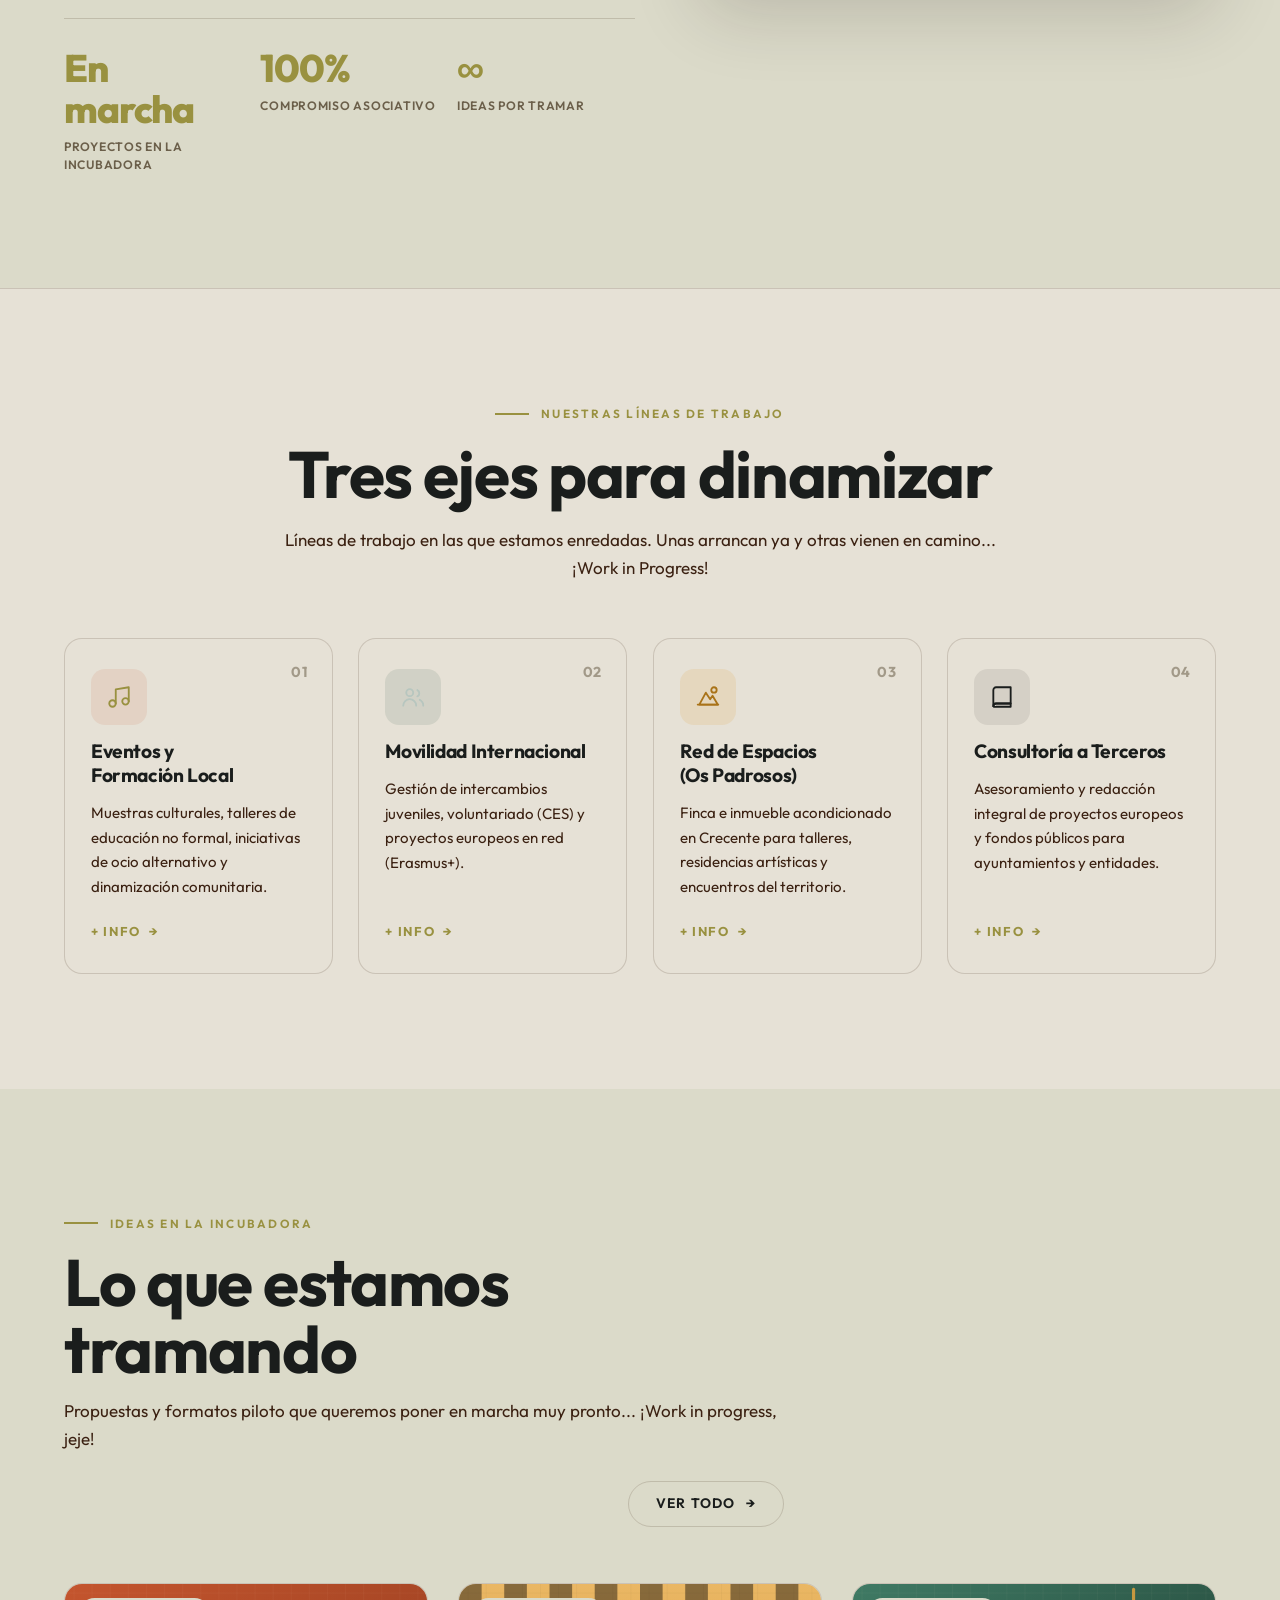
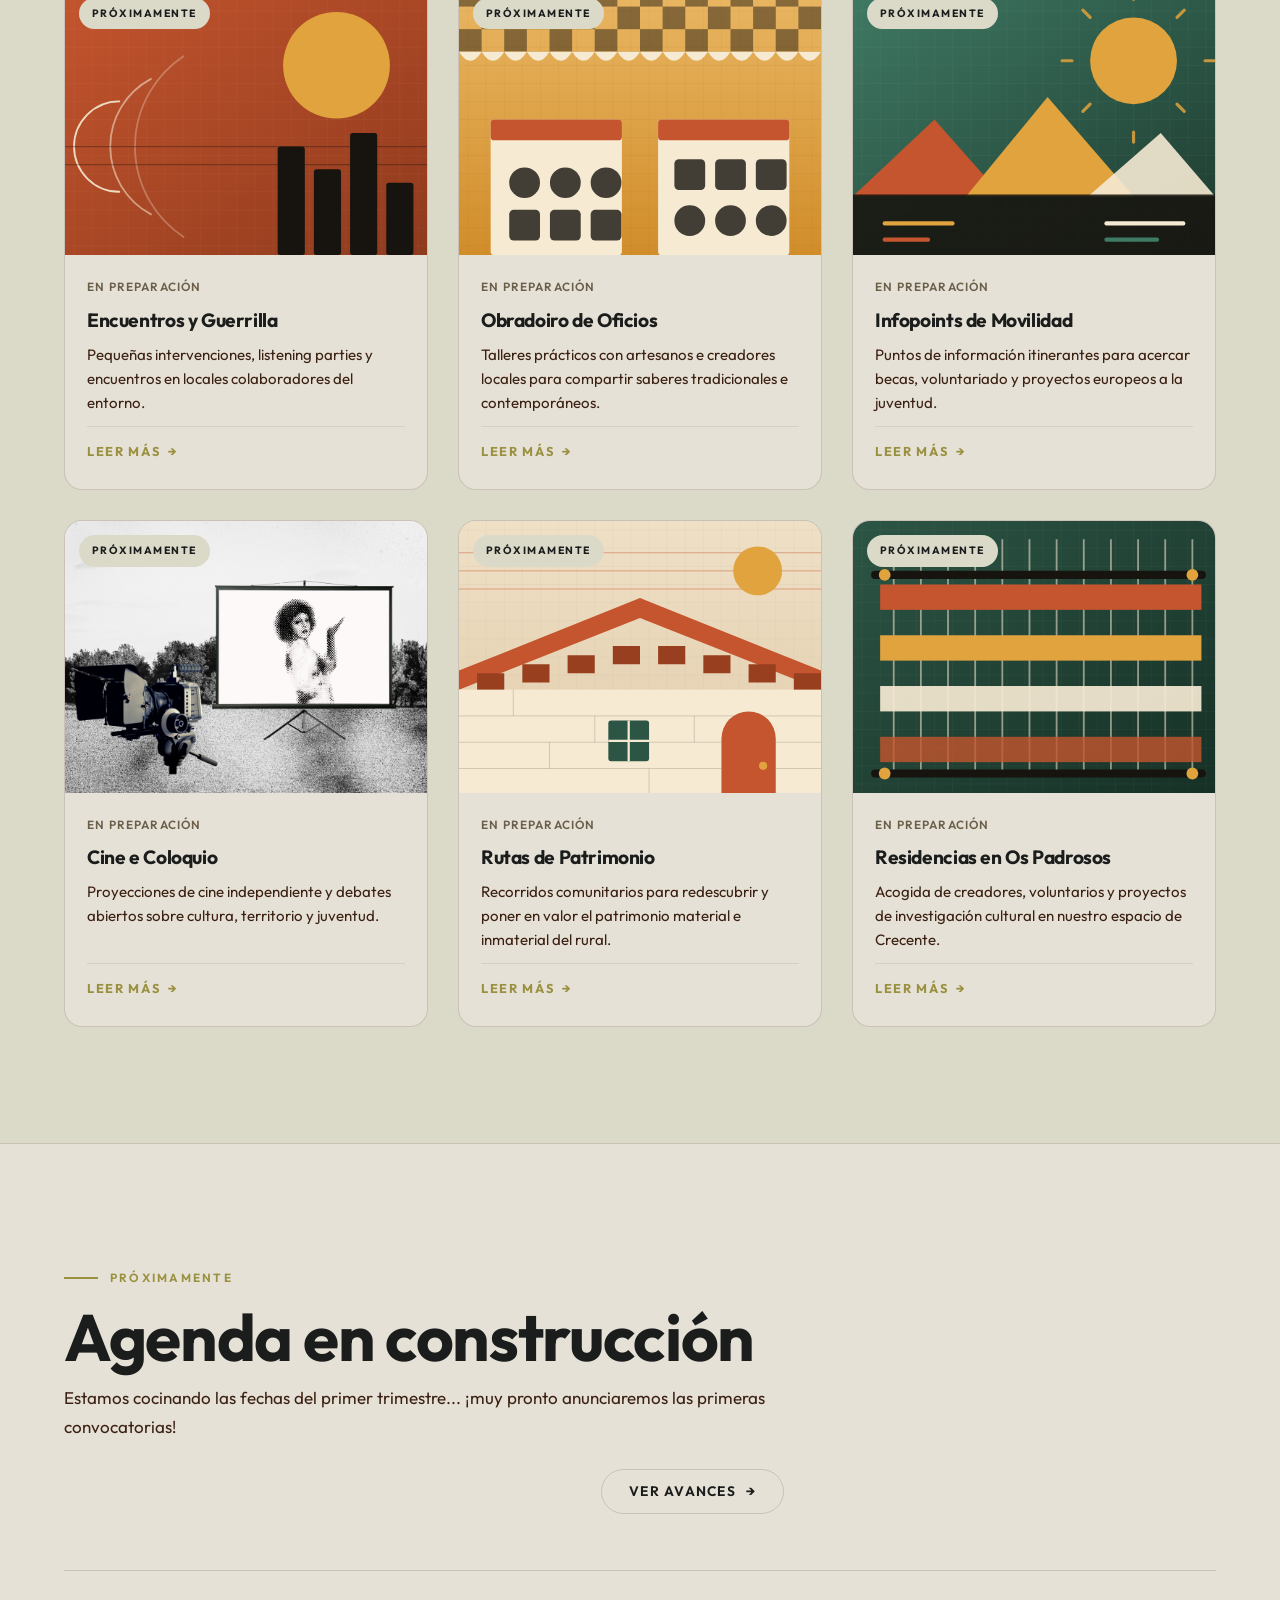
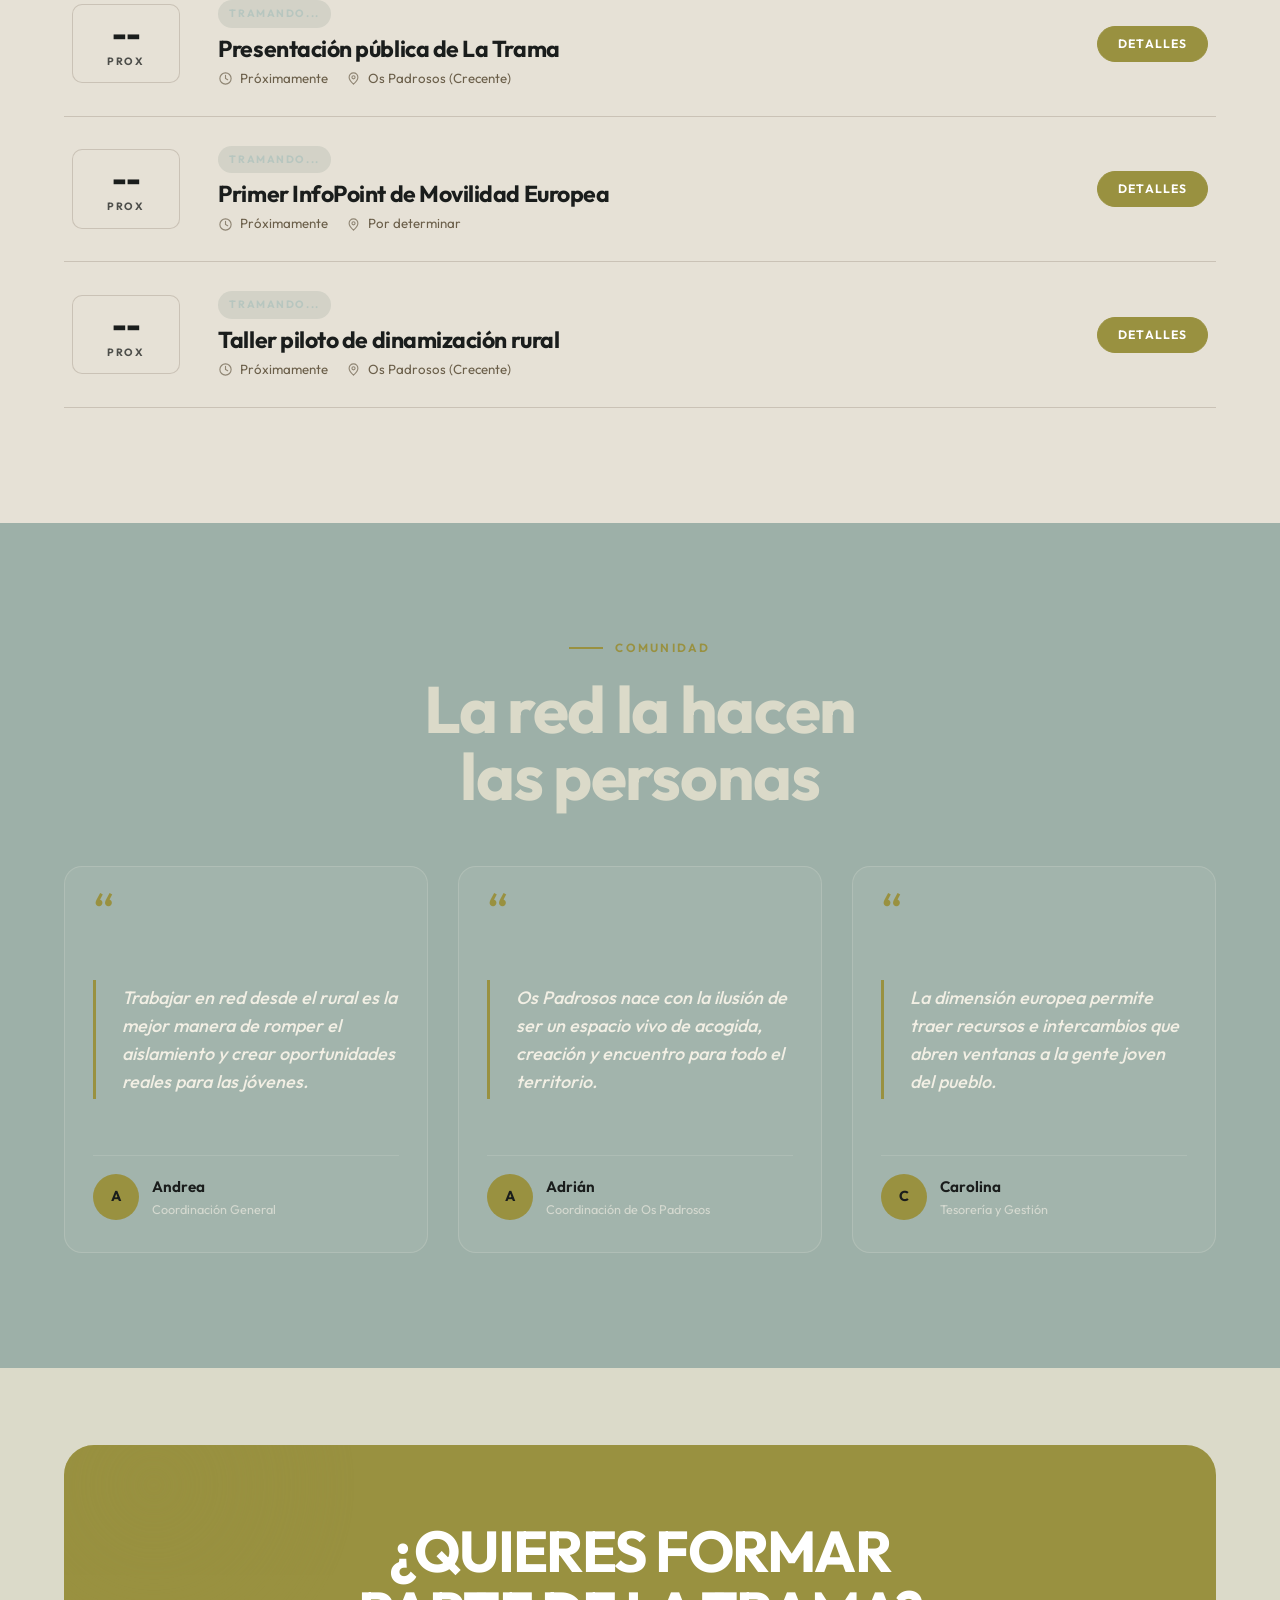
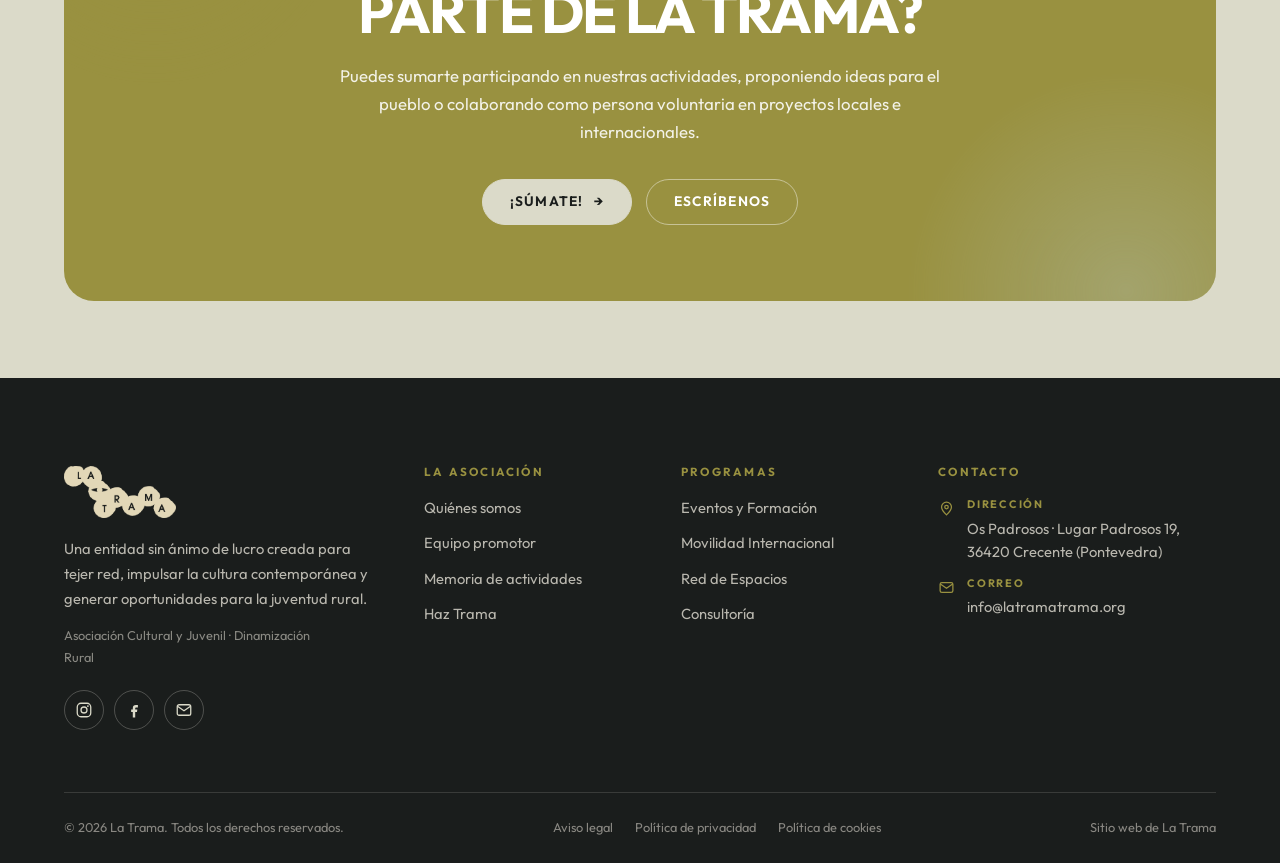
==== commit be4c400d: "Fix: intercanviar referències act-4/story als HTML" ====
--- a/index.html
+++ b/index.html
@@ -296,7 +296,7 @@
         <article class="media-card" data-reveal>
           <div class="media-card__thumb">
             <span class="media-card__tag" data-i18n="home.dest.c4.tag">Cine</span>
-            <img src="assets/img/act-4.png" alt="Cine e Coloquio" width="800" height="600" loading="lazy">
+            <img src="assets/img/story.png" alt="Cine e Coloquio" width="800" height="600" loading="lazy">
           </div>
           <div class="media-card__body">
             <span class="media-card__meta" data-i18n="home.dest.c4.meta">Sesiones · Viernes</span>
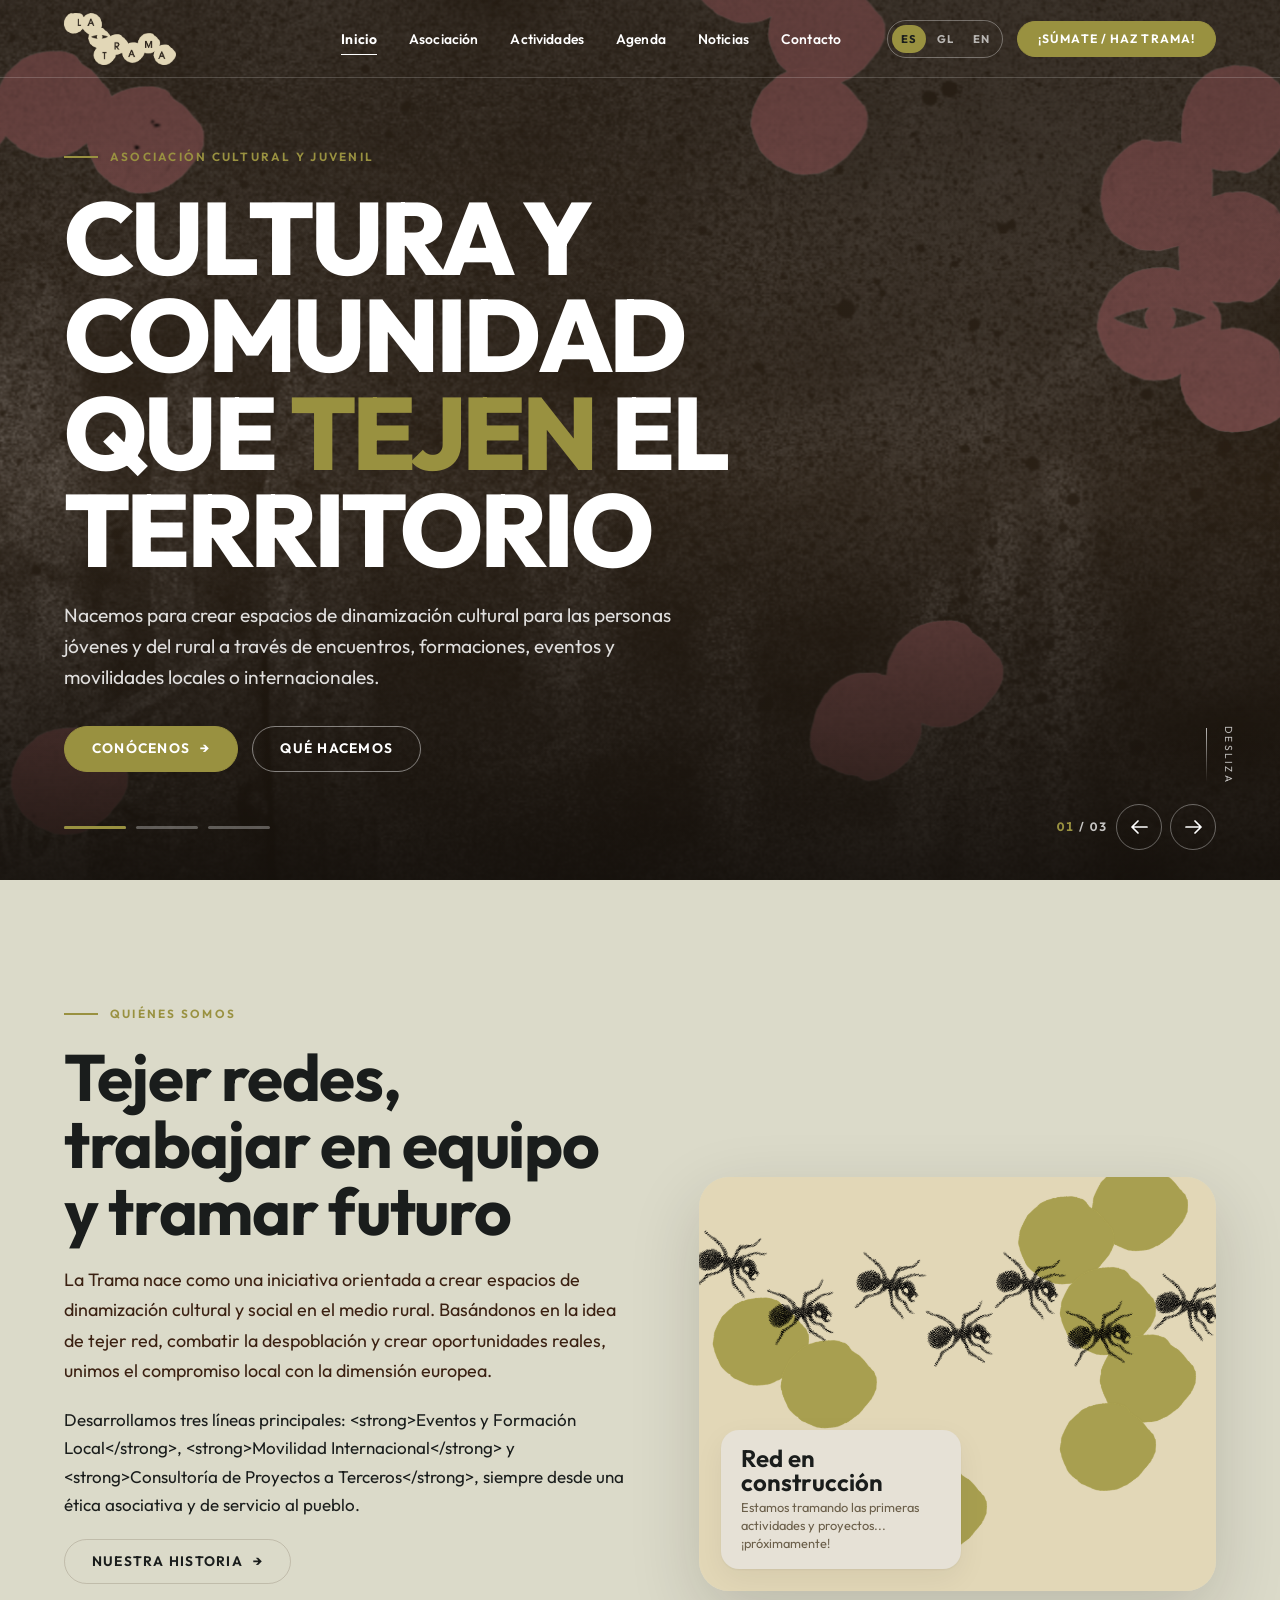
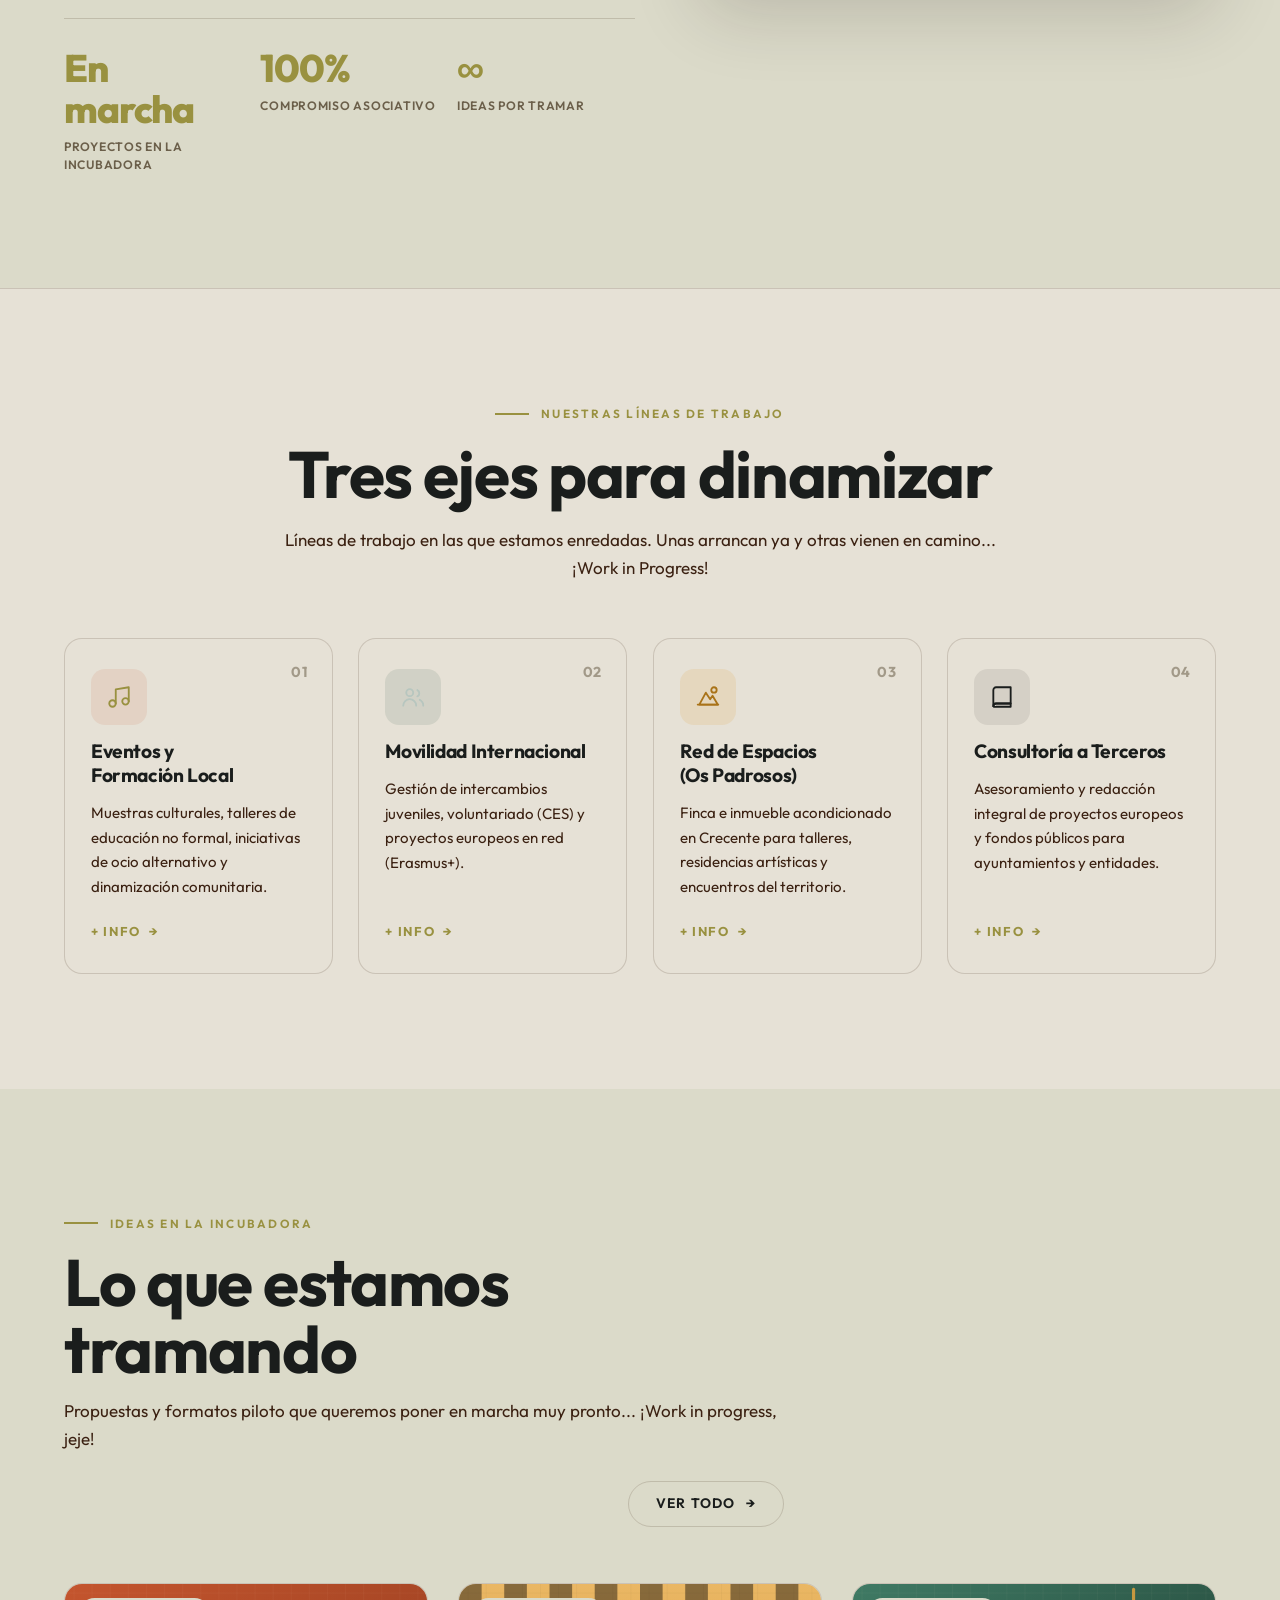
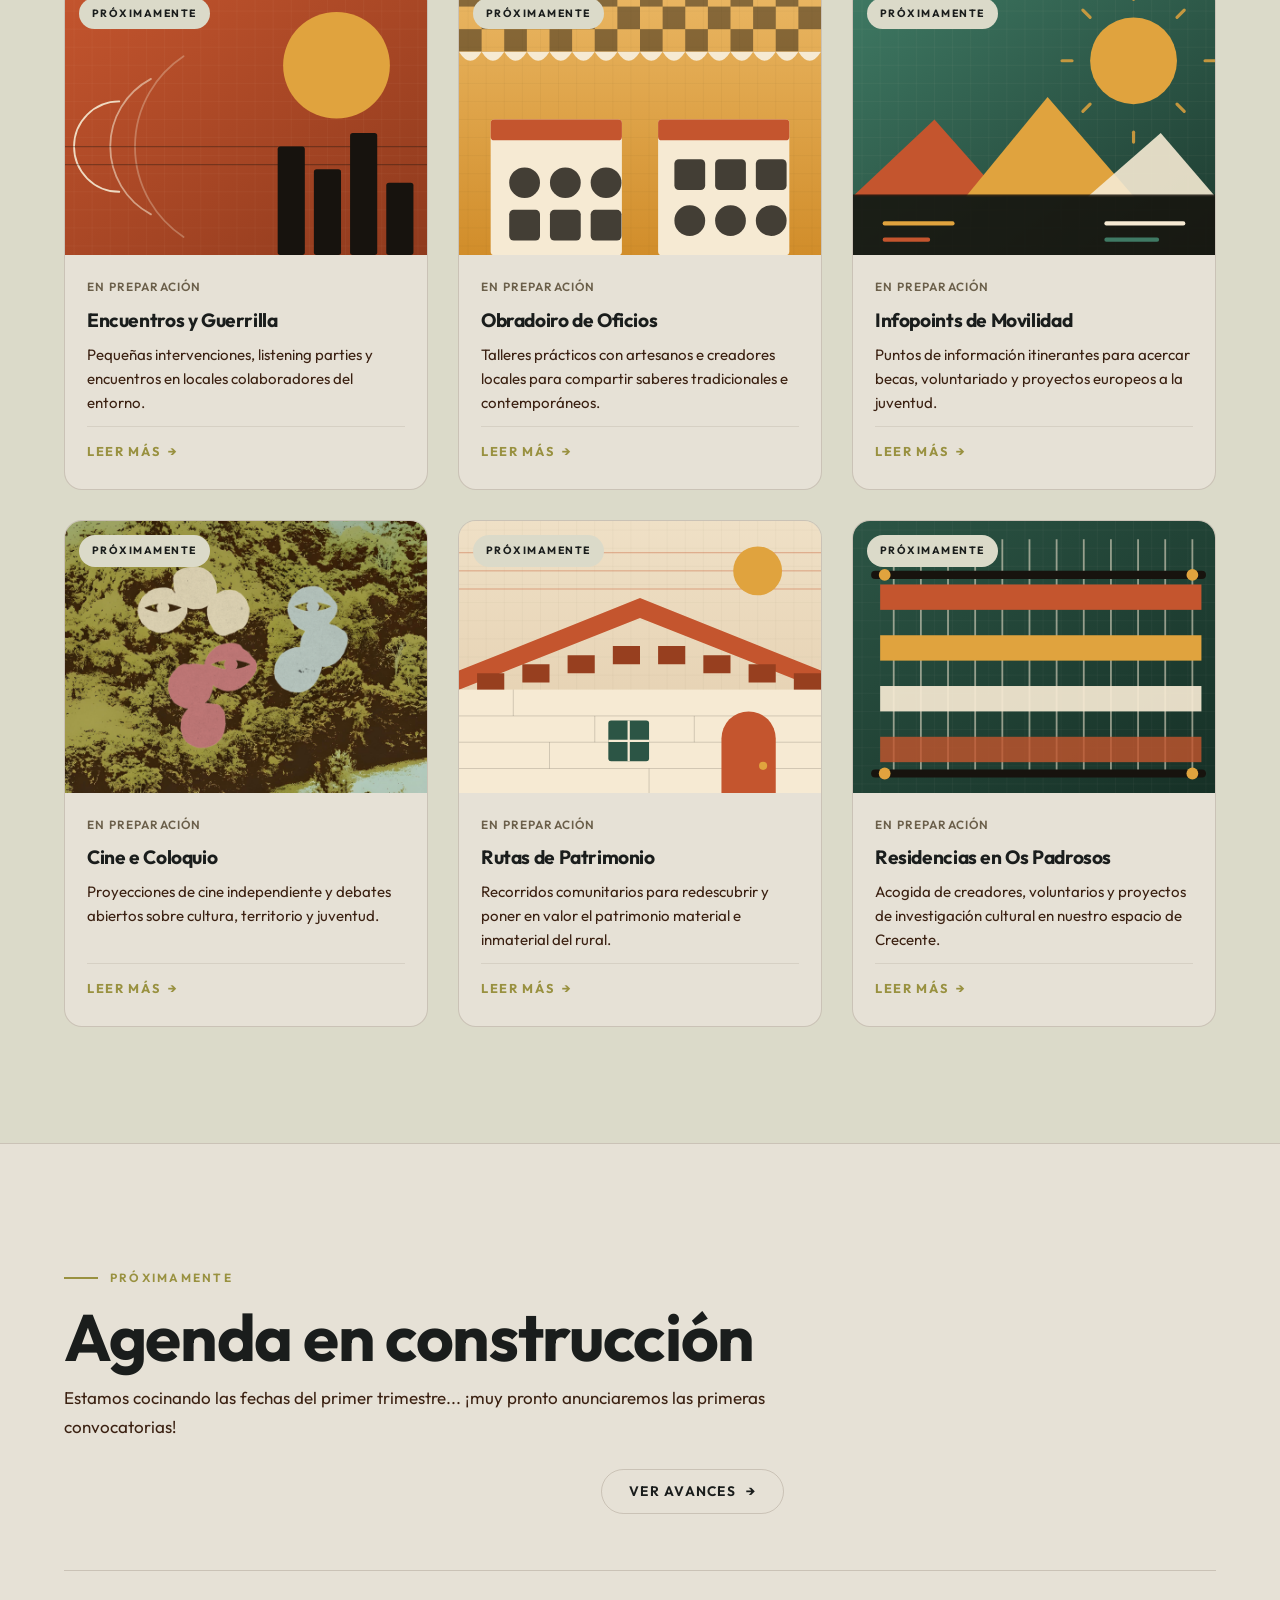
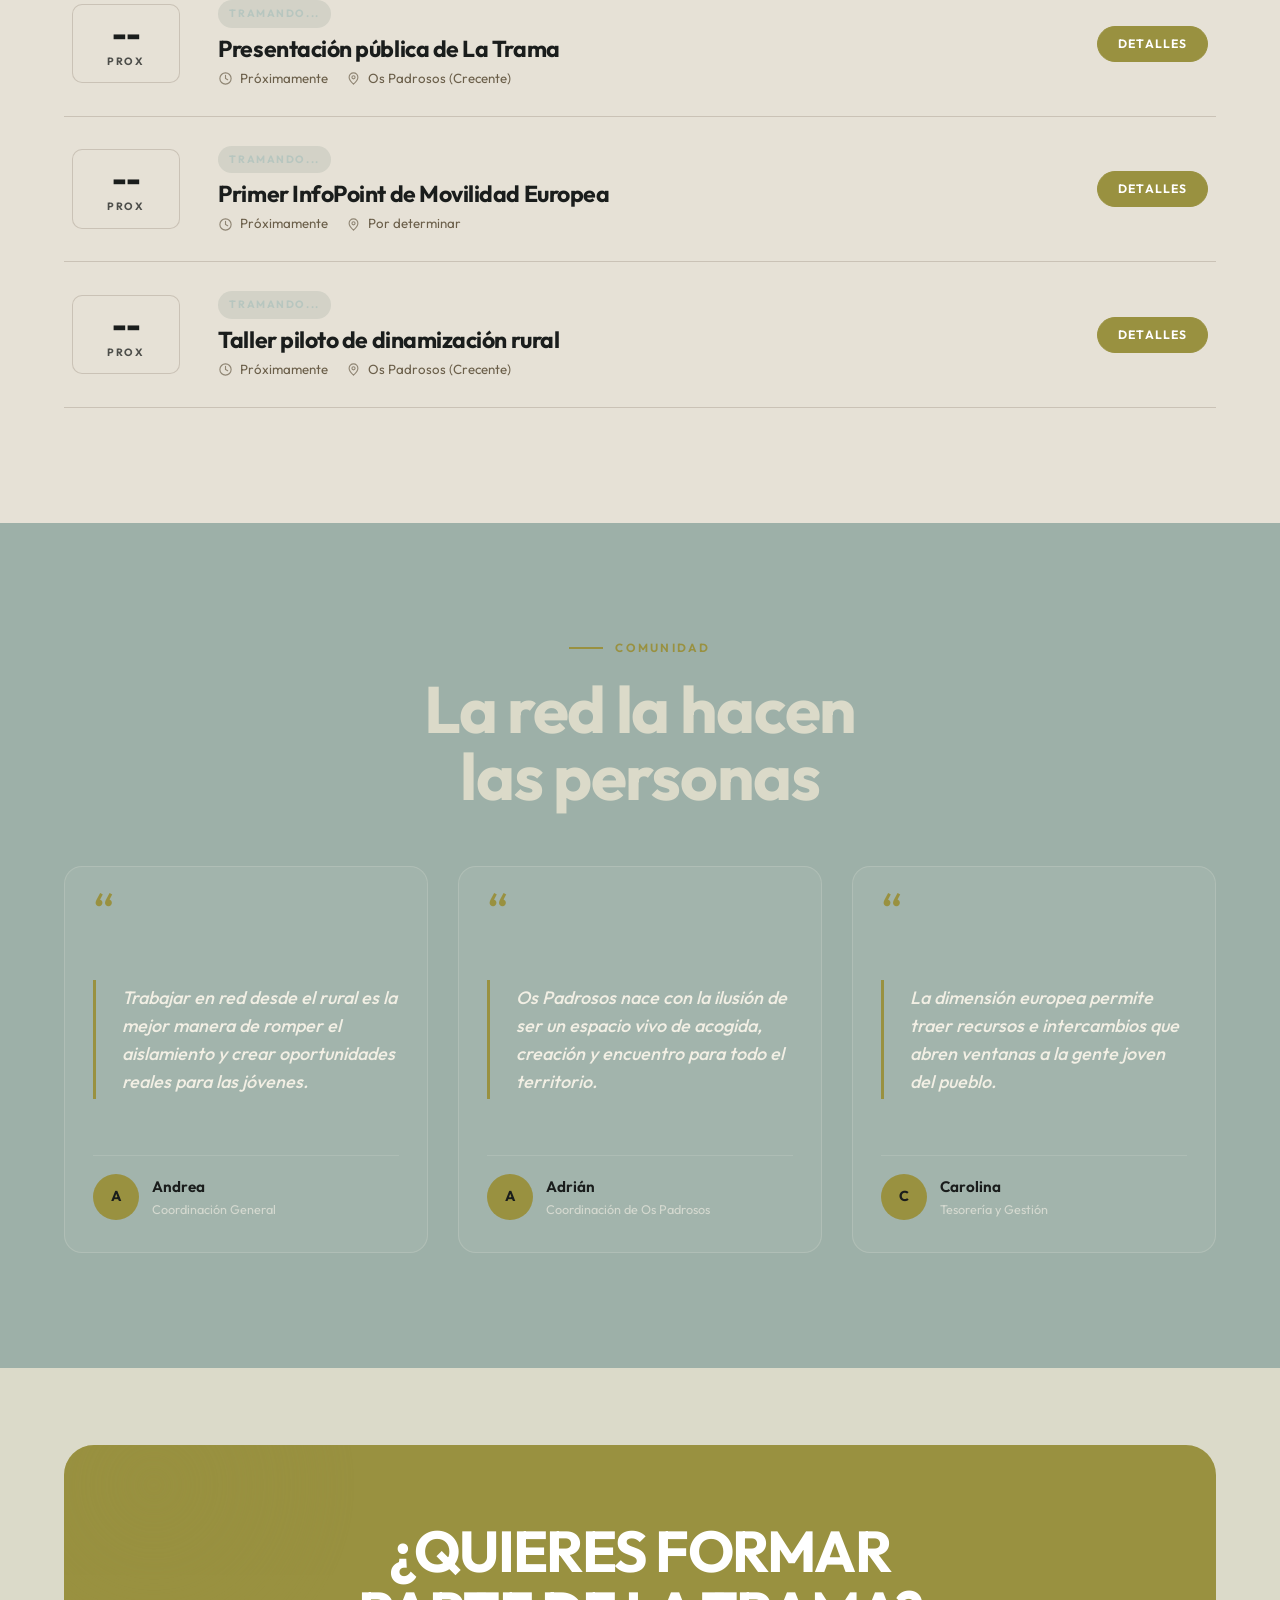
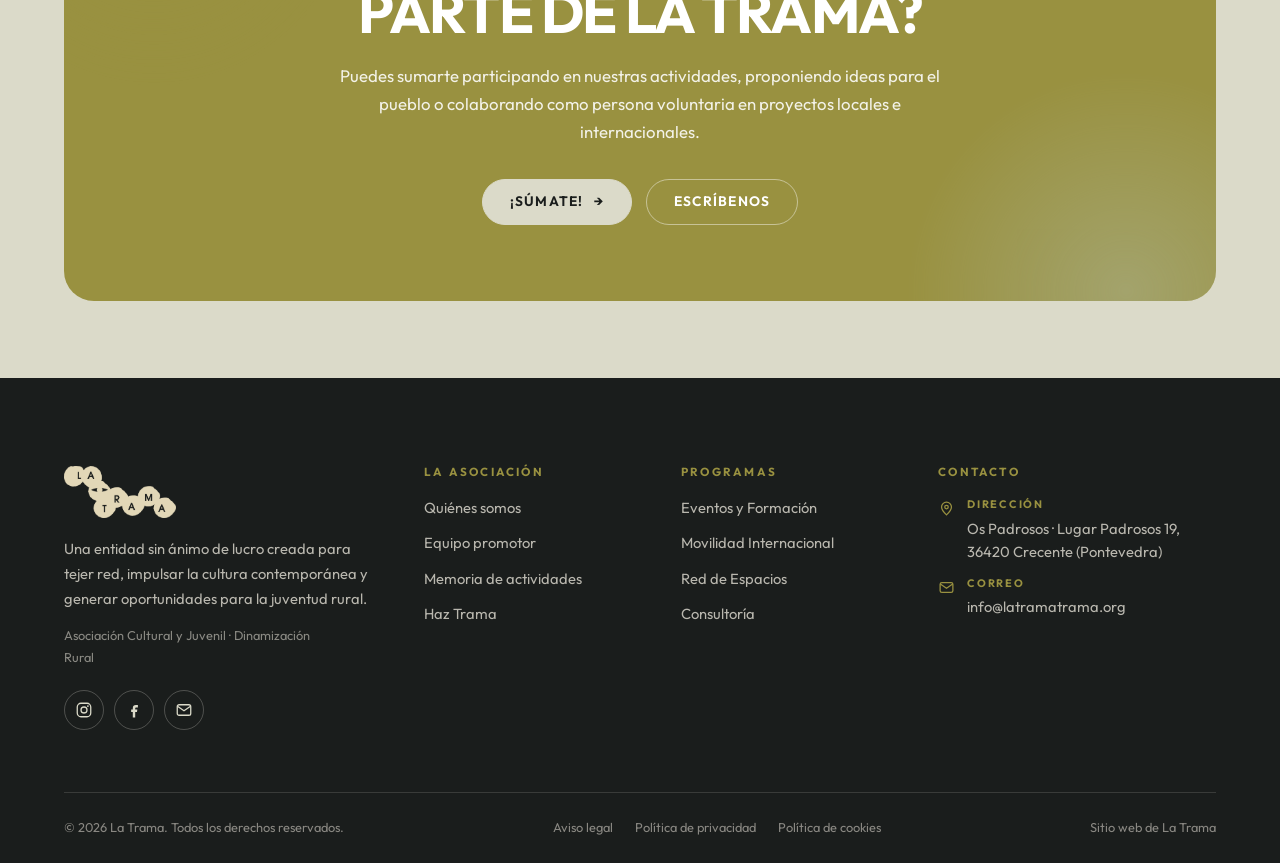
==== commit 45e04869: "Favicon: afegir apple-touch-icon i cache-bust" ====
--- a/index.html
+++ b/index.html
@@ -2,7 +2,10 @@
 <html lang="es">
 <head>
   <link rel="icon" href="assets/img/favicon.png" type="image/png">
-  <link rel="shortcut icon" href="assets/img/favicon.png">
+  <link rel="shortcut icon" href="assets/img/favicon.png?v=202610301600">
+  <link rel="apple-touch-icon" href="assets/img/favicon.png?v=202610301600">
+  <link rel="icon" type="image/png" sizes="32x32" href="assets/img/favicon.png?v=202610301600">
+  <link rel="icon" type="image/png" sizes="16x16" href="assets/img/favicon.png?v=202610301600">
 <meta charset="utf-8">
 <meta name="viewport" content="width=device-width, initial-scale=1">
 <title data-i18n-title="meta.title">La Trama · Asociación Cultural y Juvenil y Espacio de Dinamización Rural</title>
@@ -296,7 +299,7 @@
         <article class="media-card" data-reveal>
           <div class="media-card__thumb">
             <span class="media-card__tag" data-i18n="home.dest.c4.tag">Cine</span>
-            <img src="assets/img/story.png" alt="Cine e Coloquio" width="800" height="600" loading="lazy">
+            <img src="assets/img/act-4.png" alt="Cine e Coloquio" width="800" height="600" loading="lazy">
           </div>
           <div class="media-card__body">
             <span class="media-card__meta" data-i18n="home.dest.c4.meta">Sesiones · Viernes</span>
--- a/assets/css/style.css
+++ b/assets/css/style.css
@@ -451,15 +451,36 @@
 }
 
 .site-header.is-scrolled {
-  background: rgba(247, 242, 232, 0.93);
+  background: rgba(199, 122, 122, 0.95);
   backdrop-filter: blur(14px);
   -webkit-backdrop-filter: blur(14px);
-  color: var(--ink);
+  color: #fff;
   height: 68px;
-  box-shadow: 0 10px 34px rgba(23, 19, 14, 0.08);
+  box-shadow: 0 10px 34px rgba(23, 19, 14, 0.12);
 }
 
 .site-header.is-scrolled::after { background: transparent; }
+
+.site-header.is-scrolled .nav__link::after {
+  background: #fff;
+}
+
+.site-header.is-scrolled .nav__link[aria-current="page"] {
+  color: #fff;
+}
+
+.site-header.is-scrolled .lang {
+  border-color: rgba(255, 255, 255, 0.6);
+}
+
+.site-header.is-scrolled .burger {
+  border-color: rgba(255, 255, 255, 0.6);
+}
+
+.site-header.is-scrolled .lang__btn[aria-pressed="true"] {
+  background: #fff;
+  color: #c77a7a;
+}
 
 .site-header.is-open {
   background: transparent;
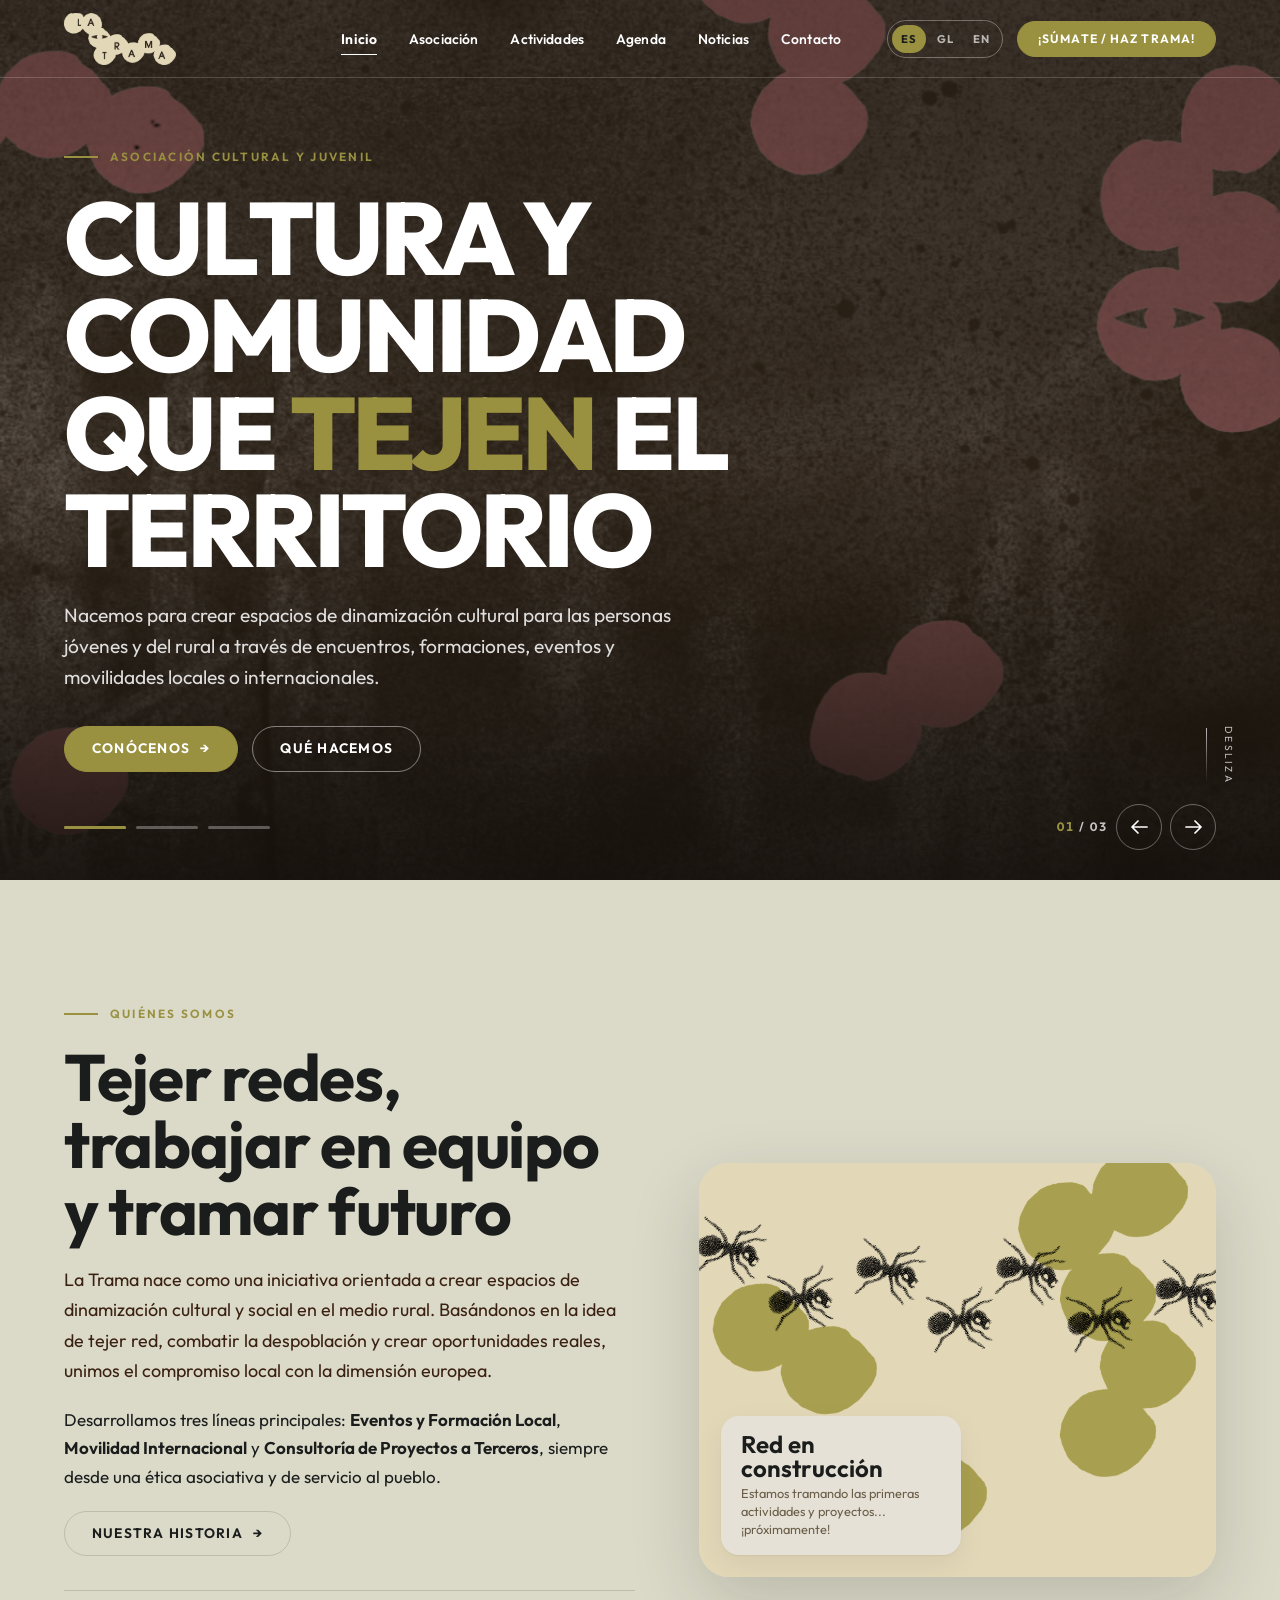
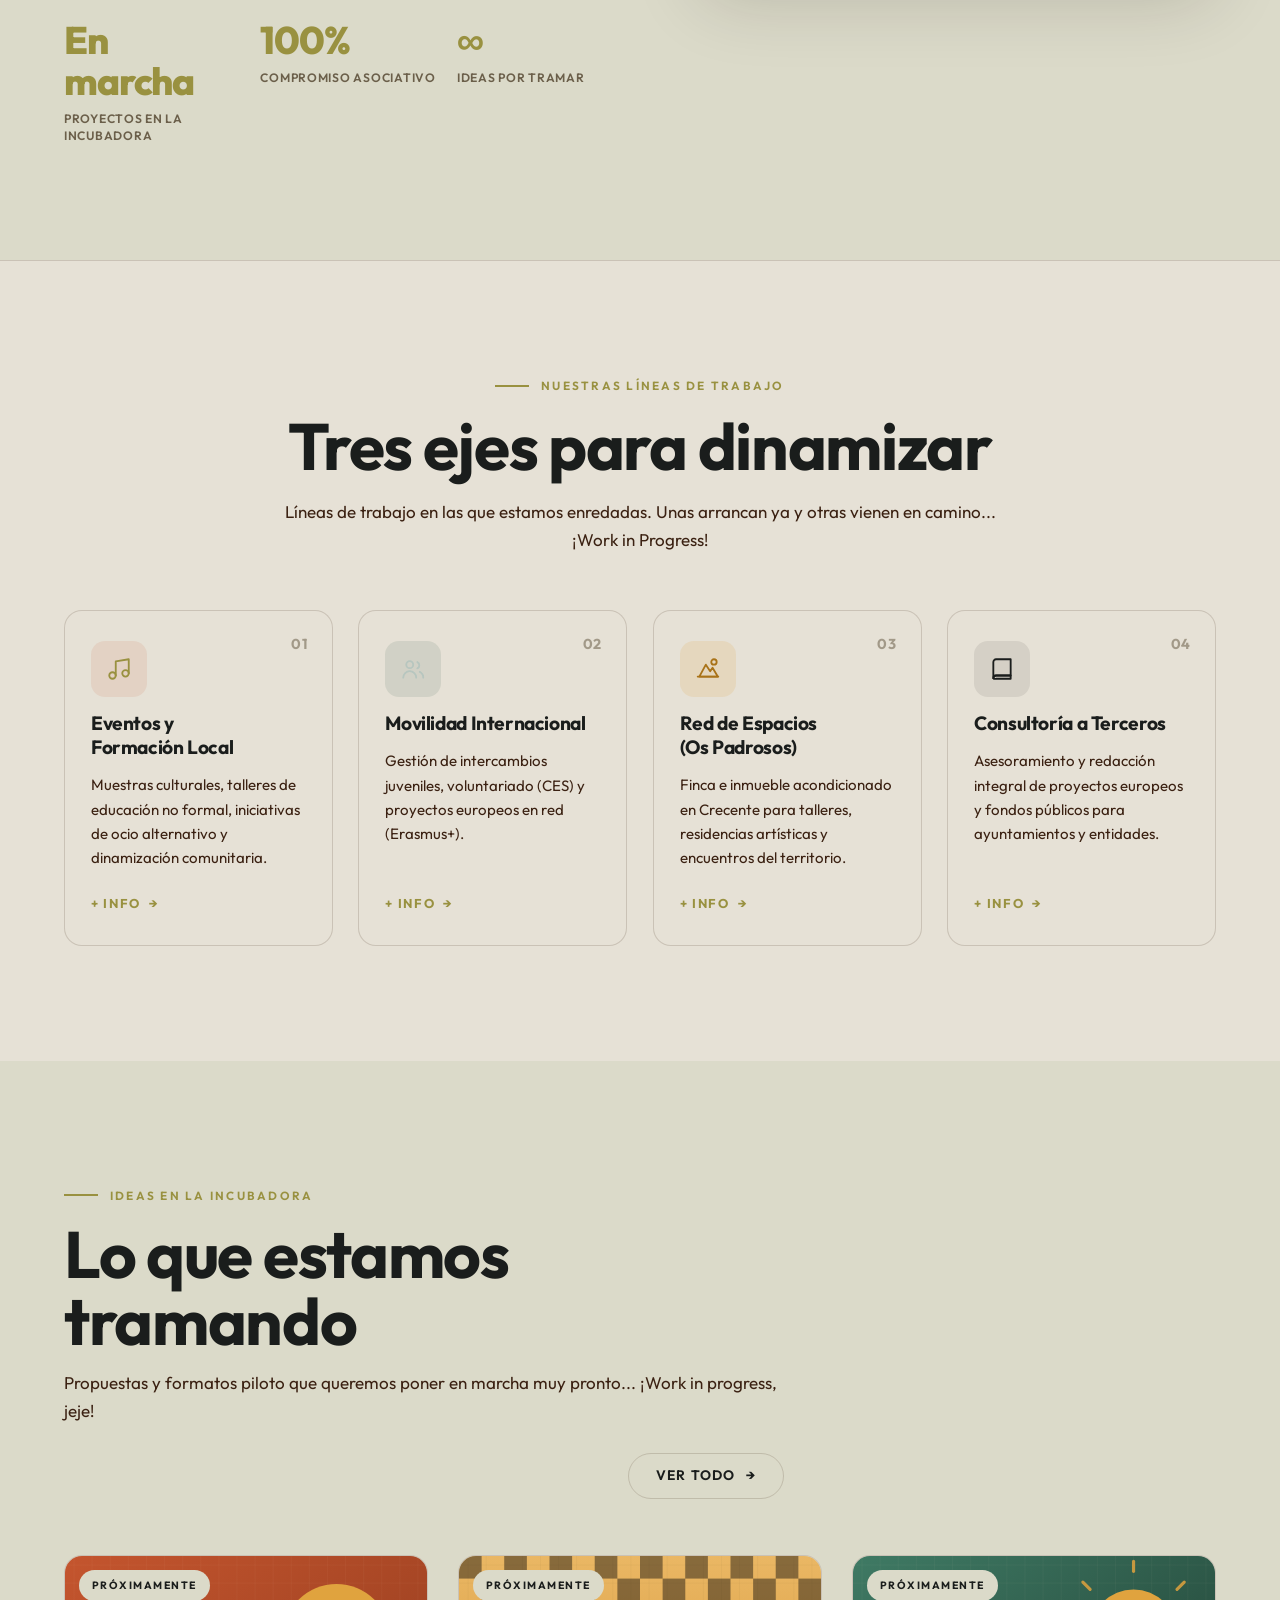
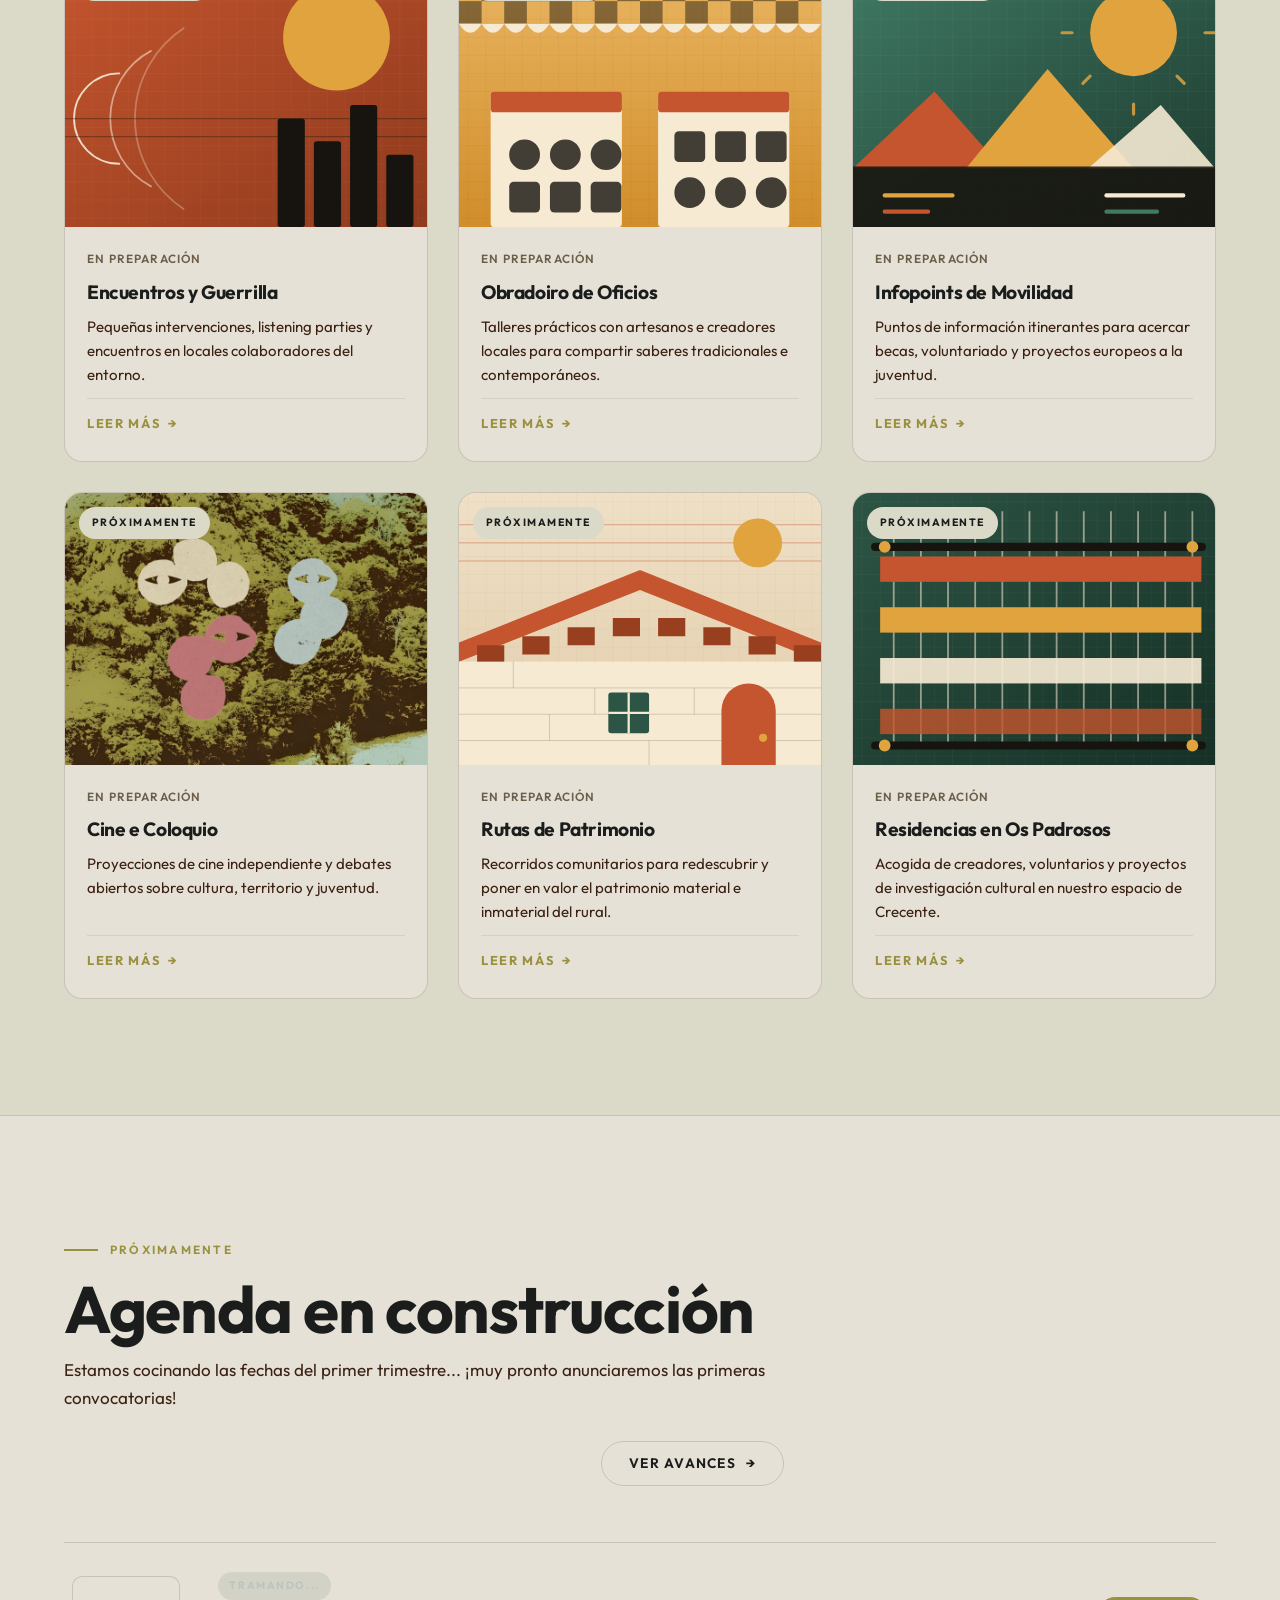
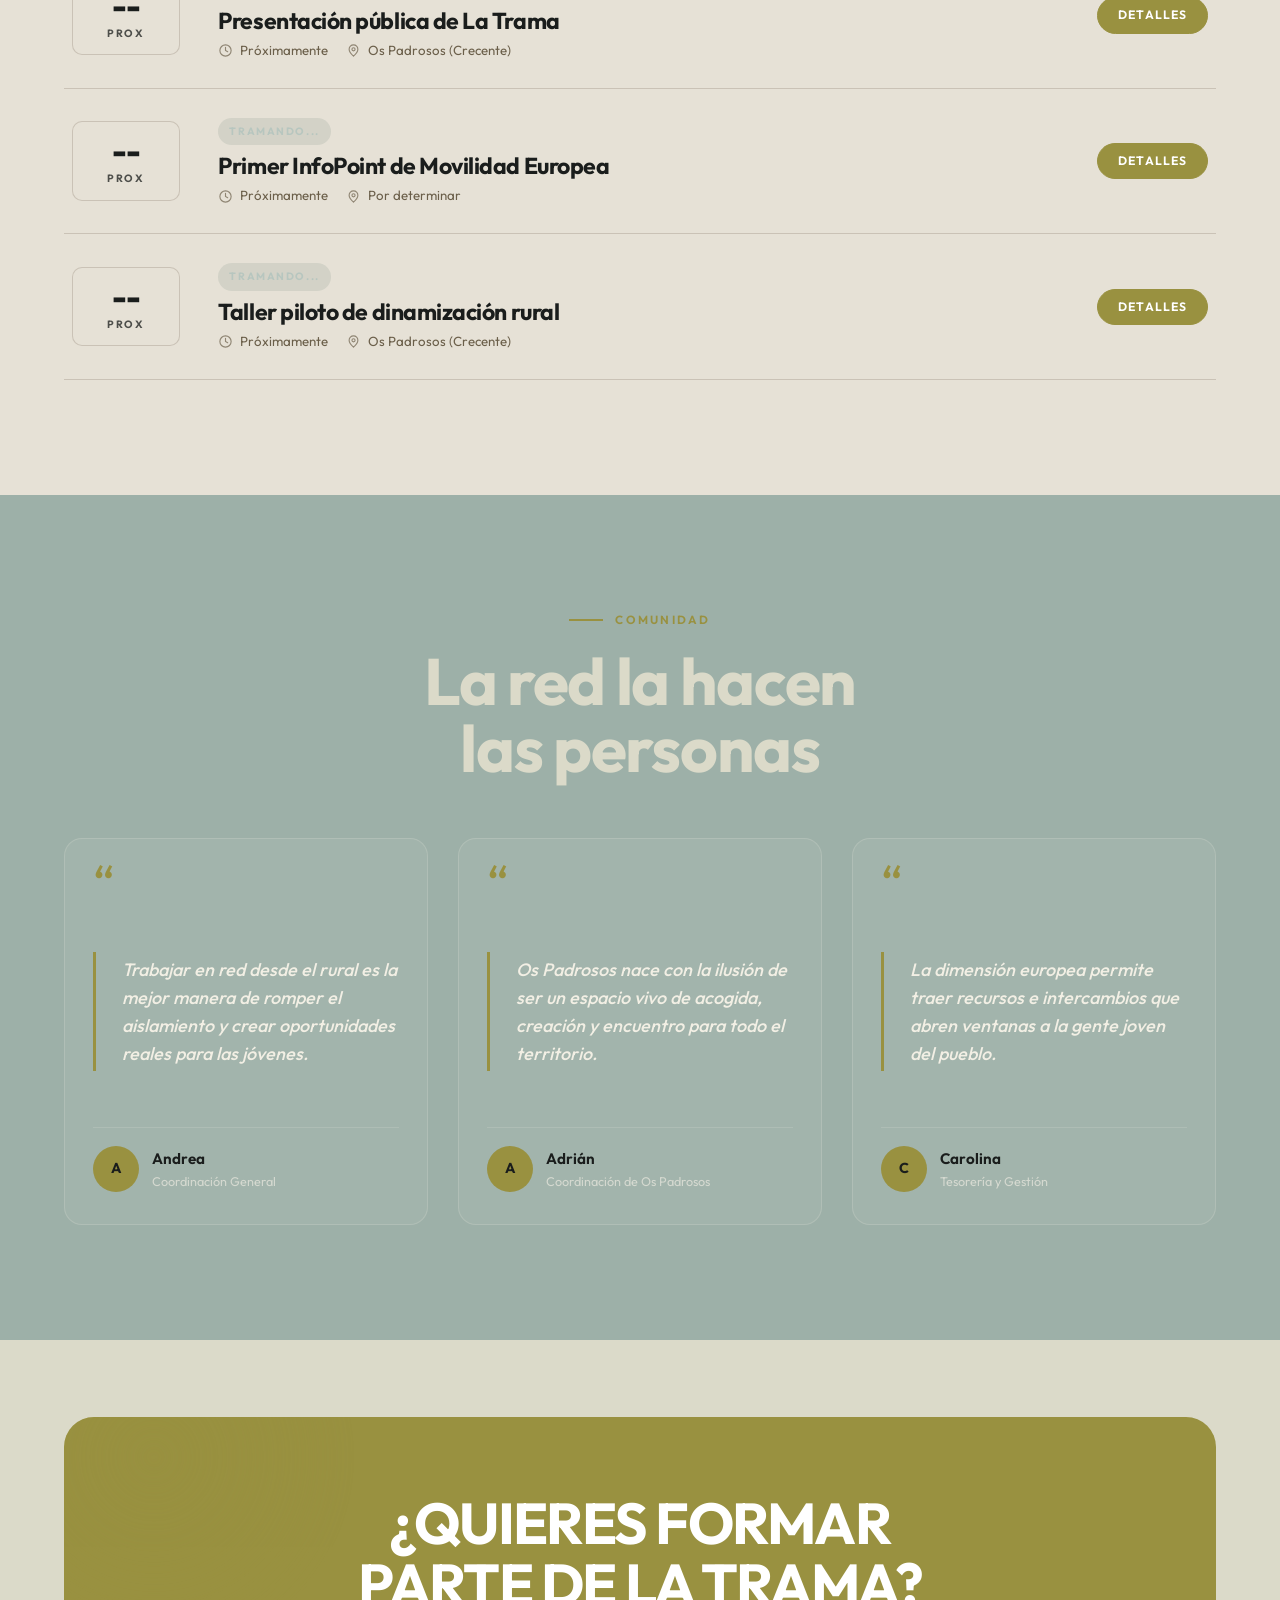
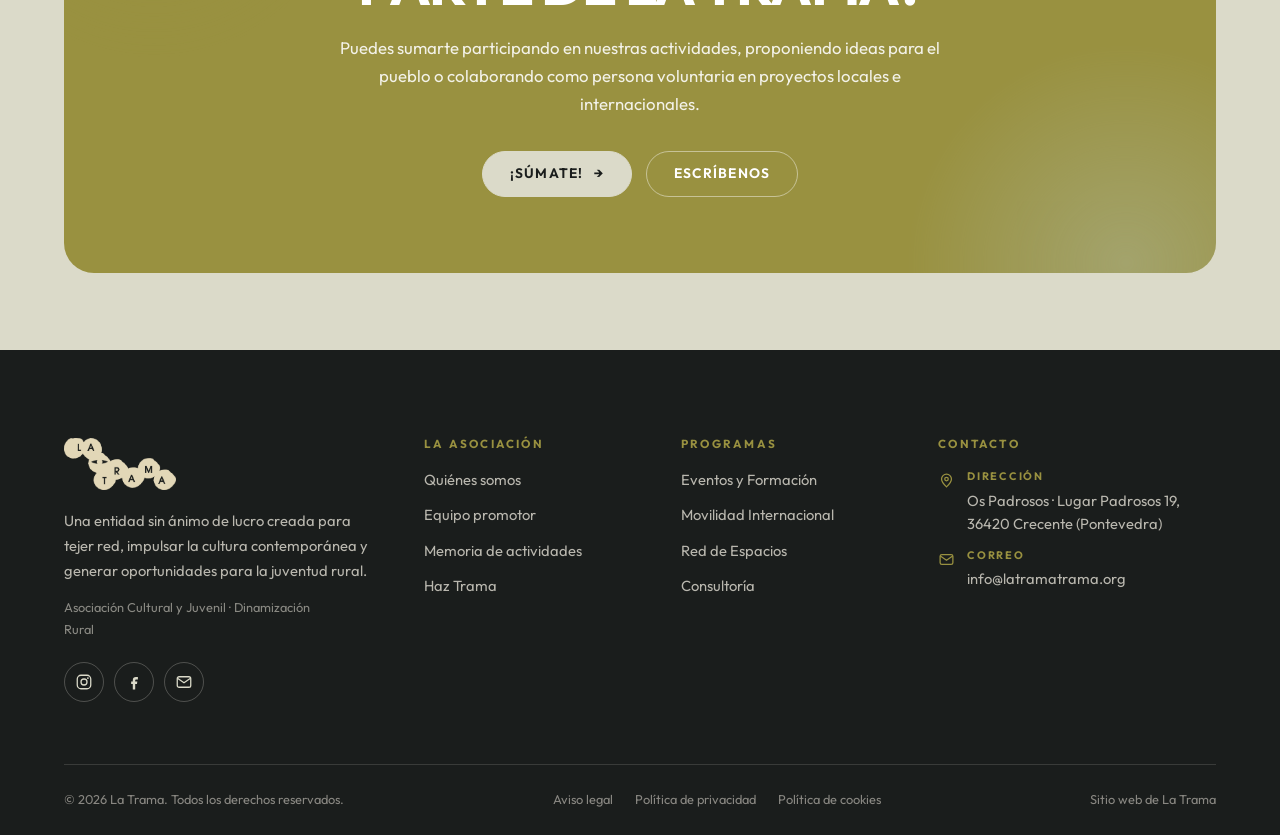
==== commit 2f9f51ab: "Index: permetre HTML a home.about.p2" ====
--- a/index.html
+++ b/index.html
@@ -147,7 +147,7 @@
           <span class="kicker" data-i18n="home.about.kicker">Quiénes somos</span>
           <h2 class="h1" data-i18n="home.about.title">Un espacio común, mil hilos por tejer</h2>
           <p class="lead" data-i18n="home.about.p1">La Trama nació en 2011 en el antiguo horno de la aldea.</p>
-          <p data-i18n="home.about.p2">Trabajamos en cuatro líneas entrelazadas.</p>
+          <p data-i18n-html="home.about.p2">Trabajamos en cuatro líneas entrelazadas.</p>
           <a class="btn btn--ghost" href="asociacion.html"><span data-i18n="home.about.cta">Nuestra historia</span><span class="btn__arrow" aria-hidden="true">→</span></a>
 
           <div class="split__stats">
